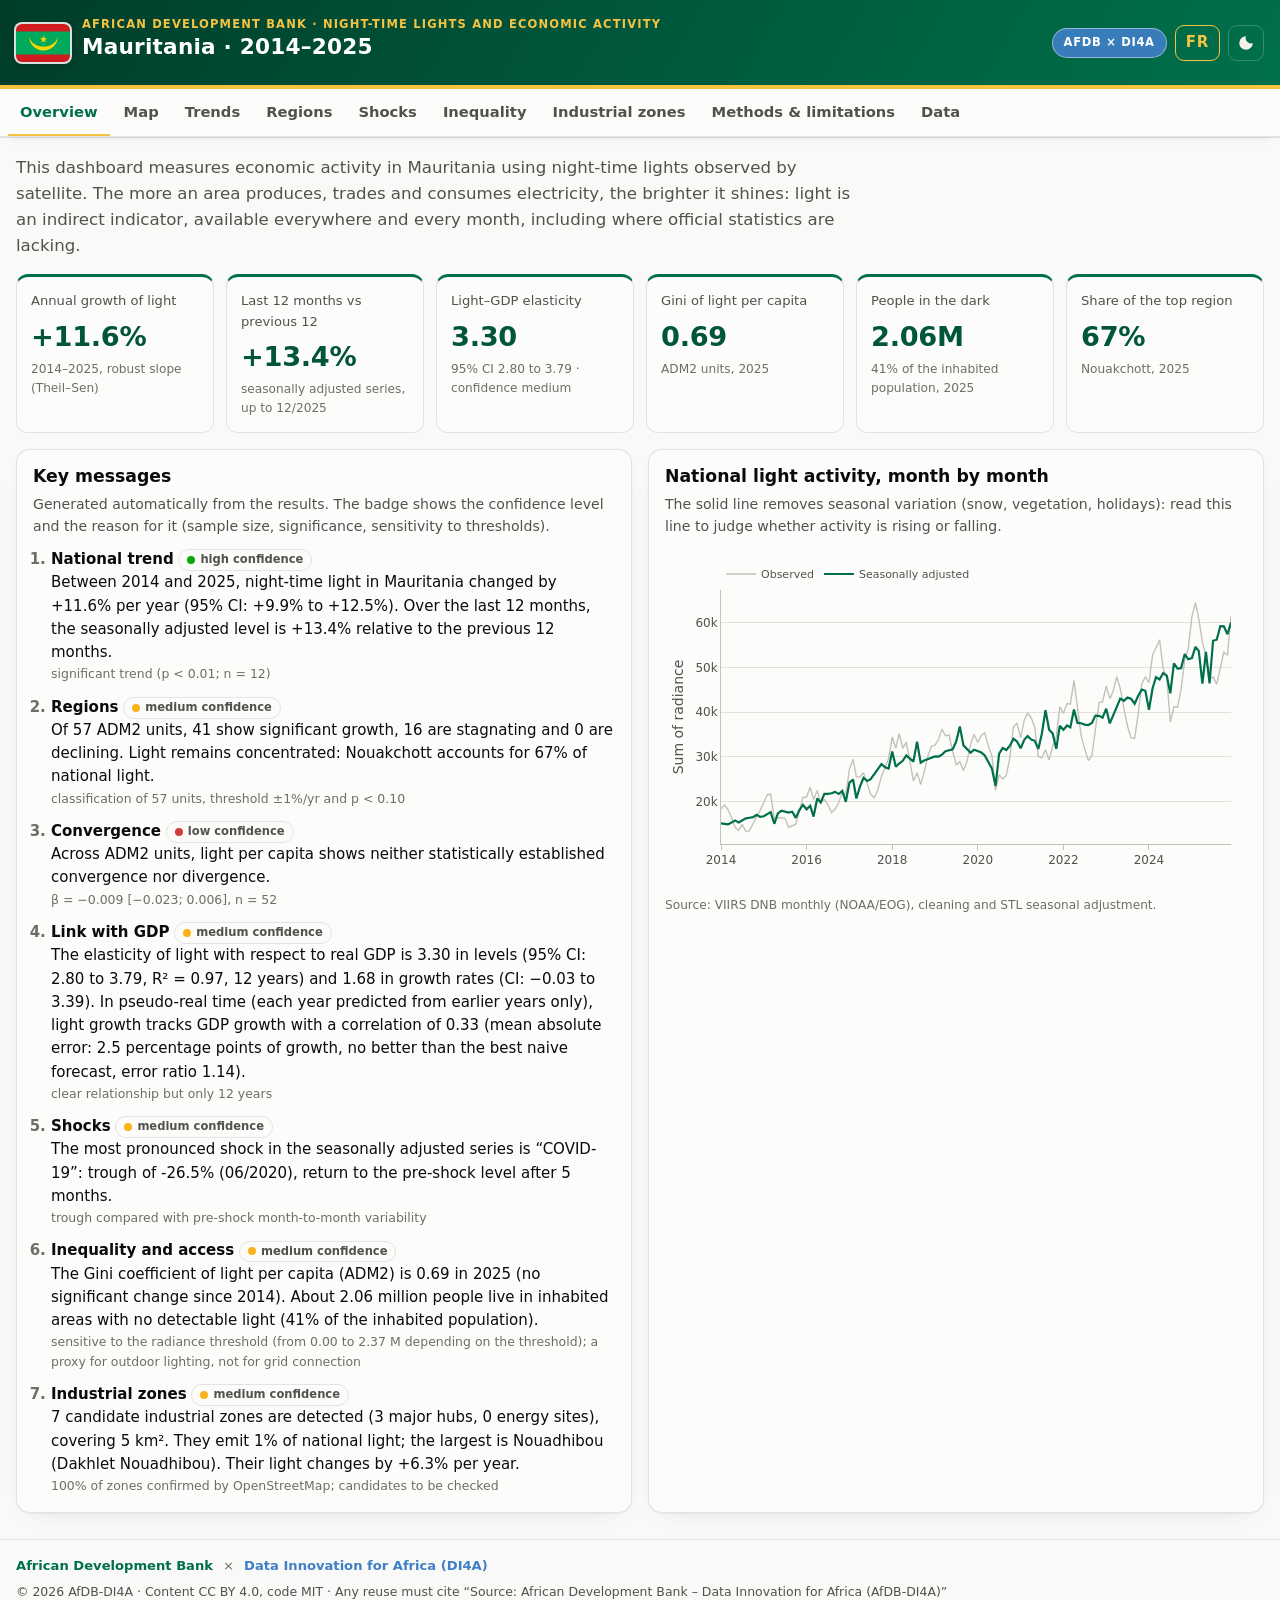
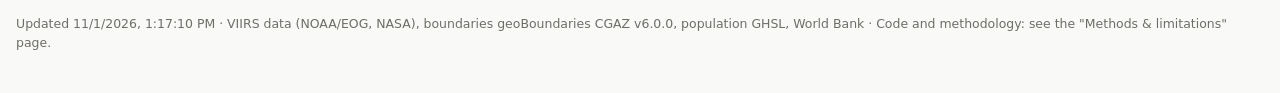
==== index.html @ c942315c "Update NTL dashboard — MRT 2014–2025 — run 2026-11-01 13:17 UTC" ====
<!DOCTYPE html>
<html lang="en">
<head>
<meta charset="utf-8">
<meta http-equiv="Cache-Control" content="no-cache">
<meta name="viewport" content="width=device-width, initial-scale=1, viewport-fit=cover">
<title>Night-Time Lights and Economic Activity</title>
<meta name="description" content="Dashboard: economic activity measured with night-time lights (VIIRS) at national and subnational levels.">
<link rel="icon" href="data:image/svg+xml,%3Csvg xmlns='http://www.w3.org/2000/svg' viewBox='0 0 32 32'%3E%3Crect width='32' height='32' rx='7' fill='%2300553A'/%3E%3Ccircle cx='11' cy='13' r='3' fill='%23f5c242'/%3E%3Ccircle cx='21' cy='19' r='2' fill='%23f5c242'/%3E%3Ccircle cx='19' cy='9' r='1.4' fill='%23fde7a6'/%3E%3C/svg%3E">
<link rel="stylesheet" href="assets/vendor/leaflet.css?v=20261101131710">
<link rel="stylesheet" href="assets/style.css?v=20261101131710">
<script>
  // apply the stored theme before first paint (no flash)
  try { const t = localStorage.getItem("ntl-theme"); if (t === "light" || t === "dark") document.documentElement.dataset.theme = t; } catch (e) {}
</script>
</head>
<body>
<a class="skip" href="#main">Skip to content</a>
<header class="topbar">
  <div class="brand">
    <img id="flag" class="flag" alt="Flag" hidden>
    <div>
      <div class="eyebrow">African Development Bank · Night-time lights and economic activity</div>
      <h1 id="country-title">Loading…</h1>
    </div>
  </div>
  <div class="controls">
    <span class="cobrand">AfDB × DI4A</span>
    <a id="lang-switch" class="lang-btn" href="#" title="Version française" hreflang="fr">FR</a>
    <label class="sr" for="country-select">Country</label>
    <select id="country-select" hidden></select>
    <button id="theme-toggle" class="icon-btn" type="button" aria-label="Toggle theme" title="Light / dark theme">
      <svg viewBox="0 0 24 24" width="18" height="18" aria-hidden="true"><path fill="currentColor" d="M12 3a9 9 0 1 0 9 9 7 7 0 0 1-9-9z"/></svg>
    </button>
  </div>
</header>
<div id="synthetic-banner" class="banner" hidden role="alert">
  ⚠️ <strong>Synthetic test data</strong>: this dashboard is only meant to check the processing pipeline.
  None of the figures shown are real statistics.
</div>
<nav class="tabs" aria-label="Pages">
  <a href="#overview" data-page="overview">Overview</a>
  <a href="#map" data-page="map">Map</a>
  <a href="#time" data-page="time">Trends</a>
  <a href="#regions" data-page="regions">Regions</a>
  <a href="#shocks" data-page="shocks">Shocks</a>
  <a href="#inequality" data-page="inequality">Inequality</a>
  <a href="#industry" data-page="industry">Industrial zones</a>
  <a href="#method" data-page="method">Methods &amp; limitations</a>
  <a href="#data" data-page="data">Data</a>
</nav>

<main id="main" class="wrap">
  <!-- ================================ OVERVIEW ================================ -->
  <section class="page" id="page-overview">
    <p class="lede" id="lede"></p>
    <div class="kpis" id="kpis"></div>
    <div class="grid two">
      <article class="card">
        <h2>Key messages</h2>
        <p class="help">Generated automatically from the results. The badge shows the confidence level
          and the reason for it (sample size, significance, sensitivity to thresholds).</p>
        <ol class="messages" id="messages"></ol>
      </article>
      <article class="card">
        <h2>National light activity, month by month</h2>
        <p class="help">The solid line removes seasonal variation (snow, vegetation, holidays): read this line
          to judge whether activity is rising or falling.</p>
        <div class="chart" id="ov-series"></div>
        <p class="source">Source: VIIRS DNB monthly (NOAA/EOG), cleaning and STL seasonal adjustment.</p>
      </article>
    </div>
  </section>

  <!-- ================================ MAP ================================ -->
  <section class="page" id="page-map" hidden>
    <div class="card map-card">
      <div class="map-toolbar" role="group" aria-label="Map options">
        <div class="seg" id="map-mode">
          <button type="button" data-mode="choro" class="on">Indicators</button>
          <button type="button" data-mode="ntl">Lights</button>
          <button type="button" data-mode="compare">Before / after</button>
          <button type="button" data-mode="dark">Areas in the dark</button>
        </div>
        <label class="ctl" data-for="choro">Level
          <select id="map-level"></select></label>
        <label class="ctl" data-for="choro">Indicator
          <select id="map-indicator"></select></label>
        <div class="ctl" data-for="ntl">
          <button type="button" id="map-play" class="play-btn" aria-label="Play the animation" title="Play the animation">▶</button>
          <label for="map-year">Year <span id="year-label" class="mono"></span></label>
          <input type="range" id="map-year" min="0" max="0" step="1" aria-label="Year"></div>
        <label class="ctl" data-for="compare">Left <select id="cmp-a"></select></label>
        <label class="ctl" data-for="compare">Right <select id="cmp-b"></select></label>
      </div>
      <div class="map-wrap">
        <div id="map" class="map" role="region" aria-label="Interactive map"></div>
        <div id="map-b" class="map map-b" hidden aria-hidden="true"></div>
        <div class="map-legend" id="map-legend"></div>
        <div class="map-fallback" id="map-fallback" hidden style="display:none"></div>
        <div class="map-year" id="map-year-badge" hidden></div>
        <div class="map-year b" id="map-year-badge-b" hidden></div>
      </div>
      <p class="help" id="map-help"></p>
      <p class="source" id="map-source"></p>
    </div>
  </section>

  <!-- ================================ TIME ================================ -->
  <section class="page" id="page-time" hidden>
    <article class="card">
      <h2>National series: observed, seasonally adjusted, trend</h2>
      <p class="help">Grey bands mark known events; purple lines, statistically detected structural breaks;
        orange dots, anomalous months (deviation of at least 5% after removing seasonality).</p>
      <div class="chart tall" id="t-series"></div>
      <p class="source">Source: VIIRS DNB monthly (VCMSLCFG); robust STL on log(SoL); breaks from piecewise-linear segmentation.</p>
    </article>
    <div class="grid two">
      <article class="card">
        <h2>Year-on-year growth (same month)</h2>
        <p class="help">Comparing a month with the same month of the previous year neutralises seasonality.</p>
        <div class="chart" id="t-yoy"></div>
        <p class="source">Source: VIIRS DNB monthly; own calculations.</p>
      </article>
      <article class="card">
        <h2>Regions (ADM1), seasonally adjusted series</h2>
        <p class="help">Index 100 = first-year average: this compares growth paths, not sizes.</p>
        <div class="chart" id="t-regions"></div>
        <p class="source">Source: VIIRS DNB monthly; STL by region.</p>
      </article>
    </div>
    <h2 class="section-title">Lights and GDP</h2>
    <div class="grid two">
      <article class="card">
        <h3>Relationship between log(lights) and log(real GDP)</h3>
        <p class="help">The slope β is the elasticity: on average, +1% GDP is associated with +β% light.</p>
        <div class="chart" id="g-scatter"></div>
        <div id="g-table"></div>
        <p class="source">Sources: VIIRS VNL V2 annual; World Bank (NY.GDP.MKTP.KD); OLS, HAC standard errors.</p>
      </article>
      <article class="card">
        <h3>GDP growth: official and estimated from lights</h3>
        <p class="help">Out-of-sample estimate: each year is predicted without using it. The last point,
          if any, estimates a year not yet covered by official statistics.</p>
        <div class="chart" id="g-track"></div>
        <p class="source">Sources: World Bank; VIIRS monthly aggregated by year; growth-rate model.</p>
      </article>
    </div>
  </section>

  <!-- ================================ REGIONS ================================ -->
  <section class="page" id="page-regions" hidden>
    <div class="toolbar">
      <div class="seg" id="reg-level"></div>
      <input type="search" id="reg-search" placeholder="Search for a unit…" aria-label="Search for a unit">
    </div>
    <div class="grid two">
      <article class="card">
        <h2>Who is growing, stagnating or declining?</h2>
        <p class="help">Robust annual growth (Theil–Sen slope) with its 95% interval. "Growth" and
          "Decline" require a statistically significant trend of at least ±1%/year.</p>
        <div class="chart tall" id="r-rank"></div>
        <p class="source">Source: VIIRS VNL V2 annual, gas flares masked.</p>
      </article>
      <article class="card">
        <h2>Where is activity concentrated?</h2>
        <p class="help">Share of national light emitted by the brightest unit and by the brightest 10% of units.</p>
        <div class="chart" id="r-conc"></div>
        <h3>Convergence</h3>
        <p class="help">Each point is a unit: growth of light per capita against its initial level.
          A negative slope means the least-lit units are catching up.</p>
        <div class="chart" id="r-beta"></div>
        <p class="source">Source: VIIRS VNL V2; population GHSL/WorldPop.</p>
      </article>
    </div>
    <article class="card flush">
      <div class="table-wrap"><table id="r-table" class="data"></table></div>
    </article>
  </section>

  <!-- ================================ SHOCKS ================================ -->
  <section class="page" id="page-shocks" hidden>
    <article class="card">
      <h2>Shocks: depth and recovery time</h2>
      <p class="help">Trough = maximum deviation of the seasonally adjusted level from its average over the 12 months before the event.
        Recovery = first month in which that level is regained.</p>
      <div id="s-table"></div>
    </article>
    <div class="grid two">
      <article class="card">
        <h2>Daily data (Black Marble)</h2>
        <label class="ctl">Window <select id="s-window"></select></label>
        <div class="chart" id="s-daily"></div>
        <p class="source">Source: NASA Black Marble VNP46A2, high-quality pixels free of cloud and snow.</p>
      </article>
      <article class="card">
        <h2>Impact by region</h2>
        <label class="ctl">Event <select id="s-event"></select></label>
        <div class="chart" id="s-regional"></div>
        <p class="source">Source: VIIRS DNB monthly, seasonally adjusted by region.</p>
      </article>
    </div>
    <article class="card">
      <h2>Detected structural breaks</h2>
      <p class="help">A break with no known event within ±6 months warrants investigation: sensor change, outage,
        unrecorded local event.</p>
      <div id="s-breaks"></div>
    </article>
  </section>

  <!-- ================================ INEQUALITY ================================ -->
  <section class="page" id="page-inequality" hidden>
    <div class="grid two">
      <article class="card">
        <h2>Lorenz curve of light</h2>
        <p class="help">The further the curve lies from the diagonal, the more light (and the activity it reflects) is
          concentrated in a small share of the population.</p>
        <div class="chart" id="i-lorenz"></div>
        <p class="source">Source: VIIRS VNL V2; population GHSL/WorldPop; light per capita of units.</p>
      </article>
      <article class="card">
        <h2>Gini and Theil over time</h2>
        <p class="help">The Theil index decomposes into inequality <em>between</em> regions and <em>within</em> regions.</p>
        <div class="chart" id="i-gini"></div>
        <div class="chart short" id="i-theil"></div>
        <p class="source">Source: calculations on VIIRS VNL V2 and population.</p>
      </article>
    </div>
    <h2 class="section-title">Populations "in the dark"</h2>
    <div class="grid two">
      <article class="card">
        <h3>People living in areas with no detectable light</h3>
        <p class="help">The shaded band shows the range obtained with different radiance thresholds: it is the
          uncertainty margin of the indicator.</p>
        <div class="chart" id="i-dark"></div>
        <p class="source">Sources: VIIRS VNL V2; GHSL/WorldPop; World Bank (EG.ELC.ACCS.ZS).</p>
      </article>
      <article class="card">
        <h3>Where are they?</h3>
        <div class="chart tall" id="i-dark-units"></div>
        <p class="source">Source: VIIRS VNL V2; GHSL/WorldPop.</p>
      </article>
    </div>
    <article class="card">
      <h3>Urban / rural gap</h3>
      <p class="help">Light per capita in urban areas divided by that in rural areas (GHSL degree of urbanisation).</p>
      <div class="chart short" id="i-urban"></div>
    </article>
  </section>

  <!-- ================================ METHOD ================================ -->
  <section class="page prose" id="page-method" hidden>
    <article class="card"><div id="method"></div></article>
  </section>

  <!-- ================================ INDUSTRY ================================ -->
  <section class="page" id="page-industry" hidden>
    <p class="lede" id="ind-lede"></p>
    <div class="kpis" id="ind-kpis"></div>
    <div class="card map-card ind-card">
      <div class="map-toolbar" role="group" aria-label="Zone filters">
        <div class="seg" id="ind-filter">
          <button type="button" data-c="all" class="on">All</button>
          <button type="button" data-c="major">Major hubs</button>
          <button type="button" data-c="zone">Industrial / logistics zones</button>
          <button type="button" data-c="energy">Energy / extraction</button>
        </div>
        <label class="ctl"><input type="checkbox" id="ind-ntl" checked> Night lights in the background</label>
        <label class="ctl"><input type="checkbox" id="ind-poly" checked> Zone outlines</label>
      </div>
      <div class="map-wrap ind-wrap">
        <div id="imap" class="map" role="region" aria-label="Map of industrial zones"></div>
        <div class="map-legend" id="ind-legend"></div>
      </div>
      <p class="help">Each circle is a candidate zone; its area is proportional to the light it emits. Hover to identify it,
        click for its profile (light trend, non-residential buildings, NO₂, OpenStreetMap validation).</p>
      <p class="source">Sources: VIIRS VNL V2 (NOAA/EOG), GHSL BUILT-S R2023A (non-residential built-up) and GHS-POP (JRC),
        Sentinel-5P TROPOMI NO₂ (ESA/Copernicus), OpenStreetMap (validation); computed on Google Earth Engine.</p>
    </div>
    <div class="grid two">
      <article class="card">
        <h2>The 15 zones emitting the most light</h2>
        <p class="help">Share of national light emitted by each zone (latest year), colour = zone type.</p>
        <div class="chart tall" id="ind-top"></div>
      </article>
      <article class="card">
        <h2>Industrial signature of the zones</h2>
        <p class="help">The further right (mostly non-residential buildings) and the higher (much light per resident), the
          more industrial the profile. Size = light emitted.</p>
        <div class="chart tall" id="ind-scatter"></div>
      </article>
    </div>
    <article class="card">
      <h2>All detected zones</h2>
      <p class="help">Click a row to centre the map on the zone. Sortable columns.</p>
      <div class="table-wrap ind-table-wrap"><table class="data" id="ind-table"></table></div>
    </article>
    <article class="card prose">
      <h2>Method, validation and limitations</h2>
      <div id="ind-method"></div>
    </article>
  </section>

  <!-- ================================ DATA ================================ -->
  <section class="page" id="page-data" hidden>
    <article class="card">
      <h2>Download the data</h2>
      <p class="help">All tables shown can be downloaded. Licences: VIIRS and Black Marble (public domain,
        attribution requested), geoBoundaries and WorldPop (CC BY 4.0), GHSL (CC BY 4.0), World Bank (CC BY 4.0).</p>
      <p class="lic-note"><b>© 2026 AfDB-DI4A — CC BY 4.0.</b> Any reuse of these tables, maps or figures must cite: <b>“Source: African Development Bank – Data Innovation for Africa (AfDB-DI4A)”</b>. Full terms in <code>LICENSE.txt</code>.</p>
      <ul class="downloads" id="downloads"></ul>
    </article>
  </section>
</main>
<footer class="foot wrap">
  <div class="foot-brand">
    <span class="fb-afdb">African Development Bank</span>
    <span class="fb-x">×</span>
    <span class="fb-di4a">Data Innovation for Africa (DI4A)</span>
    <span class="fb-lic">© 2026 AfDB-DI4A · Content CC BY 4.0, code MIT · Any reuse must cite “Source: African Development Bank – Data Innovation for Africa (AfDB-DI4A)”</span>
  </div>
  <p id="foot"></p>
</footer>

<script src="assets/vendor/leaflet.js?v=20261101131710"></script>
<script>window.L || document.write('<link rel="stylesheet" href="https://unpkg.com/leaflet@1.9.4/dist/leaflet.css"><script src="https://unpkg.com/leaflet@1.9.4/dist/leaflet.js"><\/script>')</script>
<script src="assets/vendor/plotly.min.js?v=20261101131710" charset="utf-8"></script>
<script>window.Plotly || document.write('<script src="https://cdn.jsdelivr.net/npm/plotly.js-dist-min@2.35.2/plotly.min.js" charset="utf-8"><\/script>')</script>
<script src="assets/app.js?v=20261101131710"></script>
</body>
</html>
---- assets/vendor/leaflet.css ----
/* required styles */

.leaflet-pane,
.leaflet-tile,
.leaflet-marker-icon,
.leaflet-marker-shadow,
.leaflet-tile-container,
.leaflet-pane > svg,
.leaflet-pane > canvas,
.leaflet-zoom-box,
.leaflet-image-layer,
.leaflet-layer {
	position: absolute;
	left: 0;
	top: 0;
	}
.leaflet-container {
	overflow: hidden;
	}
.leaflet-tile,
.leaflet-marker-icon,
.leaflet-marker-shadow {
	-webkit-user-select: none;
	   -moz-user-select: none;
	        user-select: none;
	  -webkit-user-drag: none;
	}
/* Prevents IE11 from highlighting tiles in blue */
.leaflet-tile::selection {
	background: transparent;
}
/* Safari renders non-retina tile on retina better with this, but Chrome is worse */
.leaflet-safari .leaflet-tile {
	image-rendering: -webkit-optimize-contrast;
	}
/* hack that prevents hw layers "stretching" when loading new tiles */
.leaflet-safari .leaflet-tile-container {
	width: 1600px;
	height: 1600px;
	-webkit-transform-origin: 0 0;
	}
.leaflet-marker-icon,
.leaflet-marker-shadow {
	display: block;
	}
/* .leaflet-container svg: reset svg max-width decleration shipped in Joomla! (joomla.org) 3.x */
/* .leaflet-container img: map is broken in FF if you have max-width: 100% on tiles */
.leaflet-container .leaflet-overlay-pane svg {
	max-width: none !important;
	max-height: none !important;
	}
.leaflet-container .leaflet-marker-pane img,
.leaflet-container .leaflet-shadow-pane img,
.leaflet-container .leaflet-tile-pane img,
.leaflet-container img.leaflet-image-layer,
.leaflet-container .leaflet-tile {
	max-width: none !important;
	max-height: none !important;
	width: auto;
	padding: 0;
	}

.leaflet-container img.leaflet-tile {
	/* See: https://bugs.chromium.org/p/chromium/issues/detail?id=600120 */
	mix-blend-mode: plus-lighter;
}

.leaflet-container.leaflet-touch-zoom {
	-ms-touch-action: pan-x pan-y;
	touch-action: pan-x pan-y;
	}
.leaflet-container.leaflet-touch-drag {
	-ms-touch-action: pinch-zoom;
	/* Fallback for FF which doesn't support pinch-zoom */
	touch-action: none;
	touch-action: pinch-zoom;
}
.leaflet-container.leaflet-touch-drag.leaflet-touch-zoom {
	-ms-touch-action: none;
	touch-action: none;
}
.leaflet-container {
	-webkit-tap-highlight-color: transparent;
}
.leaflet-container a {
	-webkit-tap-highlight-color: rgba(51, 181, 229, 0.4);
}
.leaflet-tile {
	filter: inherit;
	visibility: hidden;
	}
.leaflet-tile-loaded {
	visibility: inherit;
	}
.leaflet-zoom-box {
	width: 0;
	height: 0;
	-moz-box-sizing: border-box;
	     box-sizing: border-box;
	z-index: 800;
	}
/* workaround for https://bugzilla.mozilla.org/show_bug.cgi?id=888319 */
.leaflet-overlay-pane svg {
	-moz-user-select: none;
	}

.leaflet-pane         { z-index: 400; }

.leaflet-tile-pane    { z-index: 200; }
.leaflet-overlay-pane { z-index: 400; }
.leaflet-shadow-pane  { z-index: 500; }
.leaflet-marker-pane  { z-index: 600; }
.leaflet-tooltip-pane   { z-index: 650; }
.leaflet-popup-pane   { z-index: 700; }

.leaflet-map-pane canvas { z-index: 100; }
.leaflet-map-pane svg    { z-index: 200; }

.leaflet-vml-shape {
	width: 1px;
	height: 1px;
	}
.lvml {
	behavior: url(#default#VML);
	display: inline-block;
	position: absolute;
	}


/* control positioning */

.leaflet-control {
	position: relative;
	z-index: 800;
	pointer-events: visiblePainted; /* IE 9-10 doesn't have auto */
	pointer-events: auto;
	}
.leaflet-top,
.leaflet-bottom {
	position: absolute;
	z-index: 1000;
	pointer-events: none;
	}
.leaflet-top {
	top: 0;
	}
.leaflet-right {
	right: 0;
	}
.leaflet-bottom {
	bottom: 0;
	}
.leaflet-left {
	left: 0;
	}
.leaflet-control {
	float: left;
	clear: both;
	}
.leaflet-right .leaflet-control {
	float: right;
	}
.leaflet-top .leaflet-control {
	margin-top: 10px;
	}
.leaflet-bottom .leaflet-control {
	margin-bottom: 10px;
	}
.leaflet-left .leaflet-control {
	margin-left: 10px;
	}
.leaflet-right .leaflet-control {
	margin-right: 10px;
	}


/* zoom and fade animations */

.leaflet-fade-anim .leaflet-popup {
	opacity: 0;
	-webkit-transition: opacity 0.2s linear;
	   -moz-transition: opacity 0.2s linear;
	        transition: opacity 0.2s linear;
	}
.leaflet-fade-anim .leaflet-map-pane .leaflet-popup {
	opacity: 1;
	}
.leaflet-zoom-animated {
	-webkit-transform-origin: 0 0;
	    -ms-transform-origin: 0 0;
	        transform-origin: 0 0;
	}
svg.leaflet-zoom-animated {
	will-change: transform;
}

.leaflet-zoom-anim .leaflet-zoom-animated {
	-webkit-transition: -webkit-transform 0.25s cubic-bezier(0,0,0.25,1);
	   -moz-transition:    -moz-transform 0.25s cubic-bezier(0,0,0.25,1);
	        transition:         transform 0.25s cubic-bezier(0,0,0.25,1);
	}
.leaflet-zoom-anim .leaflet-tile,
.leaflet-pan-anim .leaflet-tile {
	-webkit-transition: none;
	   -moz-transition: none;
	        transition: none;
	}

.leaflet-zoom-anim .leaflet-zoom-hide {
	visibility: hidden;
	}


/* cursors */

.leaflet-interactive {
	cursor: pointer;
	}
.leaflet-grab {
	cursor: -webkit-grab;
	cursor:    -moz-grab;
	cursor:         grab;
	}
.leaflet-crosshair,
.leaflet-crosshair .leaflet-interactive {
	cursor: crosshair;
	}
.leaflet-popup-pane,
.leaflet-control {
	cursor: auto;
	}
.leaflet-dragging .leaflet-grab,
.leaflet-dragging .leaflet-grab .leaflet-interactive,
.leaflet-dragging .leaflet-marker-draggable {
	cursor: move;
	cursor: -webkit-grabbing;
	cursor:    -moz-grabbing;
	cursor:         grabbing;
	}

/* marker & overlays interactivity */
.leaflet-marker-icon,
.leaflet-marker-shadow,
.leaflet-image-layer,
.leaflet-pane > svg path,
.leaflet-tile-container {
	pointer-events: none;
	}

.leaflet-marker-icon.leaflet-interactive,
.leaflet-image-layer.leaflet-interactive,
.leaflet-pane > svg path.leaflet-interactive,
svg.leaflet-image-layer.leaflet-interactive path {
	pointer-events: visiblePainted; /* IE 9-10 doesn't have auto */
	pointer-events: auto;
	}

/* visual tweaks */

.leaflet-container {
	background: #ddd;
	outline-offset: 1px;
	}
.leaflet-container a {
	color: #0078A8;
	}
.leaflet-zoom-box {
	border: 2px dotted #38f;
	background: rgba(255,255,255,0.5);
	}


/* general typography */
.leaflet-container {
	font-family: "Helvetica Neue", Arial, Helvetica, sans-serif;
	font-size: 12px;
	font-size: 0.75rem;
	line-height: 1.5;
	}


/* general toolbar styles */

.leaflet-bar {
	box-shadow: 0 1px 5px rgba(0,0,0,0.65);
	border-radius: 4px;
	}
.leaflet-bar a {
	background-color: #fff;
	border-bottom: 1px solid #ccc;
	width: 26px;
	height: 26px;
	line-height: 26px;
	display: block;
	text-align: center;
	text-decoration: none;
	color: black;
	}
.leaflet-bar a,
.leaflet-control-layers-toggle {
	background-position: 50% 50%;
	background-repeat: no-repeat;
	display: block;
	}
.leaflet-bar a:hover,
.leaflet-bar a:focus {
	background-color: #f4f4f4;
	}
.leaflet-bar a:first-child {
	border-top-left-radius: 4px;
	border-top-right-radius: 4px;
	}
.leaflet-bar a:last-child {
	border-bottom-left-radius: 4px;
	border-bottom-right-radius: 4px;
	border-bottom: none;
	}
.leaflet-bar a.leaflet-disabled {
	cursor: default;
	background-color: #f4f4f4;
	color: #bbb;
	}

.leaflet-touch .leaflet-bar a {
	width: 30px;
	height: 30px;
	line-height: 30px;
	}
.leaflet-touch .leaflet-bar a:first-child {
	border-top-left-radius: 2px;
	border-top-right-radius: 2px;
	}
.leaflet-touch .leaflet-bar a:last-child {
	border-bottom-left-radius: 2px;
	border-bottom-right-radius: 2px;
	}

/* zoom control */

.leaflet-control-zoom-in,
.leaflet-control-zoom-out {
	font: bold 18px 'Lucida Console', Monaco, monospace;
	text-indent: 1px;
	}

.leaflet-touch .leaflet-control-zoom-in, .leaflet-touch .leaflet-control-zoom-out  {
	font-size: 22px;
	}


/* layers control */

.leaflet-control-layers {
	box-shadow: 0 1px 5px rgba(0,0,0,0.4);
	background: #fff;
	border-radius: 5px;
	}
.leaflet-control-layers-toggle {
	background-image: url(images/layers.png);
	width: 36px;
	height: 36px;
	}
.leaflet-retina .leaflet-control-layers-toggle {
	background-image: url(images/layers-2x.png);
	background-size: 26px 26px;
	}
.leaflet-touch .leaflet-control-layers-toggle {
	width: 44px;
	height: 44px;
	}
.leaflet-control-layers .leaflet-control-layers-list,
.leaflet-control-layers-expanded .leaflet-control-layers-toggle {
	display: none;
	}
.leaflet-control-layers-expanded .leaflet-control-layers-list {
	display: block;
	position: relative;
	}
.leaflet-control-layers-expanded {
	padding: 6px 10px 6px 6px;
	color: #333;
	background: #fff;
	}
.leaflet-control-layers-scrollbar {
	overflow-y: scroll;
	overflow-x: hidden;
	padding-right: 5px;
	}
.leaflet-control-layers-selector {
	margin-top: 2px;
	position: relative;
	top: 1px;
	}
.leaflet-control-layers label {
	display: block;
	font-size: 13px;
	font-size: 1.08333em;
	}
.leaflet-control-layers-separator {
	height: 0;
	border-top: 1px solid #ddd;
	margin: 5px -10px 5px -6px;
	}

/* Default icon URLs */
.leaflet-default-icon-path { /* used only in path-guessing heuristic, see L.Icon.Default */
	background-image: url(images/marker-icon.png);
	}


/* attribution and scale controls */

.leaflet-container .leaflet-control-attribution {
	background: #fff;
	background: rgba(255, 255, 255, 0.8);
	margin: 0;
	}
.leaflet-control-attribution,
.leaflet-control-scale-line {
	padding: 0 5px;
	color: #333;
	line-height: 1.4;
	}
.leaflet-control-attribution a {
	text-decoration: none;
	}
.leaflet-control-attribution a:hover,
.leaflet-control-attribution a:focus {
	text-decoration: underline;
	}
.leaflet-attribution-flag {
	display: inline !important;
	vertical-align: baseline !important;
	width: 1em;
	height: 0.6669em;
	}
.leaflet-left .leaflet-control-scale {
	margin-left: 5px;
	}
.leaflet-bottom .leaflet-control-scale {
	margin-bottom: 5px;
	}
.leaflet-control-scale-line {
	border: 2px solid #777;
	border-top: none;
	line-height: 1.1;
	padding: 2px 5px 1px;
	white-space: nowrap;
	-moz-box-sizing: border-box;
	     box-sizing: border-box;
	background: rgba(255, 255, 255, 0.8);
	text-shadow: 1px 1px #fff;
	}
.leaflet-control-scale-line:not(:first-child) {
	border-top: 2px solid #777;
	border-bottom: none;
	margin-top: -2px;
	}
.leaflet-control-scale-line:not(:first-child):not(:last-child) {
	border-bottom: 2px solid #777;
	}

.leaflet-touch .leaflet-control-attribution,
.leaflet-touch .leaflet-control-layers,
.leaflet-touch .leaflet-bar {
	box-shadow: none;
	}
.leaflet-touch .leaflet-control-layers,
.leaflet-touch .leaflet-bar {
	border: 2px solid rgba(0,0,0,0.2);
	background-clip: padding-box;
	}


/* popup */

.leaflet-popup {
	position: absolute;
	text-align: center;
	margin-bottom: 20px;
	}
.leaflet-popup-content-wrapper {
	padding: 1px;
	text-align: left;
	border-radius: 12px;
	}
.leaflet-popup-content {
	margin: 13px 24px 13px 20px;
	line-height: 1.3;
	font-size: 13px;
	font-size: 1.08333em;
	min-height: 1px;
	}
.leaflet-popup-content p {
	margin: 17px 0;
	margin: 1.3em 0;
	}
.leaflet-popup-tip-container {
	width: 40px;
	height: 20px;
	position: absolute;
	left: 50%;
	margin-top: -1px;
	margin-left: -20px;
	overflow: hidden;
	pointer-events: none;
	}
.leaflet-popup-tip {
	width: 17px;
	height: 17px;
	padding: 1px;

	margin: -10px auto 0;
	pointer-events: auto;

	-webkit-transform: rotate(45deg);
	   -moz-transform: rotate(45deg);
	    -ms-transform: rotate(45deg);
	        transform: rotate(45deg);
	}
.leaflet-popup-content-wrapper,
.leaflet-popup-tip {
	background: white;
	color: #333;
	box-shadow: 0 3px 14px rgba(0,0,0,0.4);
	}
.leaflet-container a.leaflet-popup-close-button {
	position: absolute;
	top: 0;
	right: 0;
	border: none;
	text-align: center;
	width: 24px;
	height: 24px;
	font: 16px/24px Tahoma, Verdana, sans-serif;
	color: #757575;
	text-decoration: none;
	background: transparent;
	}
.leaflet-container a.leaflet-popup-close-button:hover,
.leaflet-container a.leaflet-popup-close-button:focus {
	color: #585858;
	}
.leaflet-popup-scrolled {
	overflow: auto;
	}

.leaflet-oldie .leaflet-popup-content-wrapper {
	-ms-zoom: 1;
	}
.leaflet-oldie .leaflet-popup-tip {
	width: 24px;
	margin: 0 auto;

	-ms-filter: "progid:DXImageTransform.Microsoft.Matrix(M11=0.70710678, M12=0.70710678, M21=-0.70710678, M22=0.70710678)";
	filter: progid:DXImageTransform.Microsoft.Matrix(M11=0.70710678, M12=0.70710678, M21=-0.70710678, M22=0.70710678);
	}

.leaflet-oldie .leaflet-control-zoom,
.leaflet-oldie .leaflet-control-layers,
.leaflet-oldie .leaflet-popup-content-wrapper,
.leaflet-oldie .leaflet-popup-tip {
	border: 1px solid #999;
	}


/* div icon */

.leaflet-div-icon {
	background: #fff;
	border: 1px solid #666;
	}


/* Tooltip */
/* Base styles for the element that has a tooltip */
.leaflet-tooltip {
	position: absolute;
	padding: 6px;
	background-color: #fff;
	border: 1px solid #fff;
	border-radius: 3px;
	color: #222;
	white-space: nowrap;
	-webkit-user-select: none;
	-moz-user-select: none;
	-ms-user-select: none;
	user-select: none;
	pointer-events: none;
	box-shadow: 0 1px 3px rgba(0,0,0,0.4);
	}
.leaflet-tooltip.leaflet-interactive {
	cursor: pointer;
	pointer-events: auto;
	}
.leaflet-tooltip-top:before,
.leaflet-tooltip-bottom:before,
.leaflet-tooltip-left:before,
.leaflet-tooltip-right:before {
	position: absolute;
	pointer-events: none;
	border: 6px solid transparent;
	background: transparent;
	content: "";
	}

/* Directions */

.leaflet-tooltip-bottom {
	margin-top: 6px;
}
.leaflet-tooltip-top {
	margin-top: -6px;
}
.leaflet-tooltip-bottom:before,
.leaflet-tooltip-top:before {
	left: 50%;
	margin-left: -6px;
	}
.leaflet-tooltip-top:before {
	bottom: 0;
	margin-bottom: -12px;
	border-top-color: #fff;
	}
.leaflet-tooltip-bottom:before {
	top: 0;
	margin-top: -12px;
	margin-left: -6px;
	border-bottom-color: #fff;
	}
.leaflet-tooltip-left {
	margin-left: -6px;
}
.leaflet-tooltip-right {
	margin-left: 6px;
}
.leaflet-tooltip-left:before,
.leaflet-tooltip-right:before {
	top: 50%;
	margin-top: -6px;
	}
.leaflet-tooltip-left:before {
	right: 0;
	margin-right: -12px;
	border-left-color: #fff;
	}
.leaflet-tooltip-right:before {
	left: 0;
	margin-left: -12px;
	border-right-color: #fff;
	}

/* Printing */

@media print {
	/* Prevent printers from removing background-images of controls. */
	.leaflet-control {
		-webkit-print-color-adjust: exact;
		print-color-adjust: exact;
		}
	}
---- assets/style.css ----
/* Night-time lights dashboard — light & dark themes, responsive. */
:root {
  color-scheme: light;
  --page: #f9f9f7; --surface: #fcfcfb; --surface-2: #f2f1ed;
  --ink: #0b0b0b; --ink-2: #52514e; --muted: #6f6d68; --grid: #e1e0d9; --axis: #c3c2b7;
  --border: rgba(11, 11, 11, .10);
  --accent: #b47a00; --night: #0d1b2a; --gold: #f5c242;
  --s1: #2a78d6; --s2: #eb6834; --s3: #1baf7a; --s4: #eda100; --s5: #e87ba4; --s6: #008300; --s7: #6250d6; --s8: #e34948;
  --grow: #2a78d6; --flat: #a9a8a2; --decline: #e34948;
  --good: #0ca30c; --warn: #fab219; --crit: #d03b3b;
  --radius: 12px;
  --font: system-ui, -apple-system, "Segoe UI", Roboto, sans-serif;
}
@media (prefers-color-scheme: dark) {
  :root:where(:not([data-theme="light"])) {
    color-scheme: dark;
    --page: #0d0d0d; --surface: #1a1a19; --surface-2: #232321;
    --ink: #f0efec; --ink-2: #c3c2b7; --muted: #9a988f; --grid: #2c2c2a; --axis: #383835;
    --border: rgba(255, 255, 255, .10); --accent: #f5c242;
    --s1: #3987e5; --s2: #d95926; --s3: #199e70; --s4: #c98500; --s5: #d55181; --s6: #008300; --s7: #9085e9; --s8: #e66767;
    --grow: #3987e5; --flat: #77766f; --decline: #e66767;
  }
}
:root[data-theme="dark"] {
  color-scheme: dark;
  --page: #0d0d0d; --surface: #1a1a19; --surface-2: #232321;
  --ink: #f0efec; --ink-2: #c3c2b7; --muted: #9a988f; --grid: #2c2c2a; --axis: #383835;
  --border: rgba(255, 255, 255, .10); --accent: #f5c242;
  --s1: #3987e5; --s2: #d95926; --s3: #199e70; --s4: #c98500; --s5: #d55181; --s6: #008300; --s7: #9085e9; --s8: #e66767;
  --grow: #3987e5; --flat: #77766f; --decline: #e66767;
}

* { box-sizing: border-box; }
[hidden] { display: none !important; }
html { -webkit-text-size-adjust: 100%; }
body { margin: 0; background: var(--page); color: var(--ink); font: 15px/1.55 var(--font); }
h1, h2, h3 { line-height: 1.25; margin: 0 0 .4em; }
h1 { font-size: 1.35rem; }
h2 { font-size: 1.08rem; }
h3 { font-size: .98rem; }
a { color: var(--s1); }
.sr, .skip:not(:focus) { position: absolute; width: 1px; height: 1px; overflow: hidden; clip: rect(0 0 0 0); }
.skip:focus { position: fixed; top: 8px; left: 8px; z-index: 100; background: var(--surface); padding: 8px 12px; }
.mono { font-variant-numeric: tabular-nums; }

/* ---- header ---------------------------------------------------------------------------- */
.topbar { display: flex; align-items: center; justify-content: space-between; gap: 12px; padding: 14px 16px;
  padding-top: max(14px, env(safe-area-inset-top)); background: var(--night); color: #f4f1e8; }
.brand { display: flex; align-items: center; gap: 12px; min-width: 0; }
.brand > div { min-width: 0; }
.brand h1 { color: #fff; white-space: nowrap; overflow: hidden; text-overflow: ellipsis; }
.logo { flex: none; width: 36px; height: 36px; border-radius: 9px; background:
  radial-gradient(circle at 34% 40%, var(--gold) 0 4px, transparent 5px),
  radial-gradient(circle at 66% 62%, var(--gold) 0 3px, transparent 4px),
  radial-gradient(circle at 60% 26%, #fde7a6 0 2px, transparent 3px), #13263b; }
.eyebrow { font-size: .72rem; letter-spacing: .08em; text-transform: uppercase; color: #c9b98a; }
.controls { display: flex; gap: 8px; align-items: center; }
.controls select { background: #13263b; color: #fff; border: 1px solid rgba(255,255,255,.2); border-radius: 8px; padding: 6px 8px; }
.icon-btn { display: grid; place-items: center; width: 36px; height: 36px; border-radius: 9px; border: 1px solid rgba(255,255,255,.2);
  background: transparent; color: #f4f1e8; cursor: pointer; }
.icon-btn:hover { background: rgba(255,255,255,.08); }
.banner { background: #fff4d6; color: #5b4300; border-bottom: 1px solid #f0d58a; padding: 10px 16px; font-size: .9rem; }
@media (prefers-color-scheme: dark) { :root:where(:not([data-theme="light"])) .banner { background: #3a2f12; color: #f8e3a6; border-color: #5b4a1b; } }
:root[data-theme="dark"] .banner { background: #3a2f12; color: #f8e3a6; border-color: #5b4a1b; }

/* ---- tabs ------------------------------------------------------------------------------ */
.tabs { position: sticky; top: 0; z-index: 20; display: flex; gap: 2px; overflow-x: auto; scrollbar-width: none;
  background: var(--surface); border-bottom: 1px solid var(--border); padding: 0 8px; }
.tabs::-webkit-scrollbar { display: none; }
.tabs a { flex: none; padding: 12px 12px 10px; color: var(--ink-2); text-decoration: none; font-weight: 550;
  font-size: .92rem; border-bottom: 2px solid transparent; }
.tabs a:hover { color: var(--ink); }
.tabs a[aria-current="page"] { color: var(--ink); border-bottom-color: var(--accent); }

/* ---- layout ---------------------------------------------------------------------------- */
.wrap { max-width: 1240px; margin: 0 auto; padding: 18px 16px 8px; }
.page { display: grid; gap: 16px; }
.grid { display: grid; gap: 16px; }
.grid.two { grid-template-columns: repeat(auto-fit, minmax(min(100%, 460px), 1fr)); }
.card { background: var(--surface); border: 1px solid var(--border); border-radius: var(--radius); padding: 16px; min-width: 0; }
.card.flush { padding: 0; overflow: hidden; }
.section-title { margin: 10px 0 -4px; font-size: 1.15rem; }
.lede { font-size: 1.02rem; color: var(--ink-2); margin: 0; max-width: 80ch; }
.help { color: var(--ink-2); font-size: .88rem; margin: 0 0 10px; max-width: 75ch; }
.source { color: var(--muted); font-size: .76rem; margin: 8px 0 0; }
.chart { width: 100%; height: 340px; }
.chart.tall { height: 480px; }
.chart.short { height: 240px; }
.toolbar { display: flex; flex-wrap: wrap; gap: 10px; align-items: center; }
.toolbar input[type="search"] { flex: 1 1 220px; max-width: 360px; }
input[type="search"], select { font: inherit; color: var(--ink); background: var(--surface); border: 1px solid var(--border);
  border-radius: 8px; padding: 7px 10px; }
.ctl { display: inline-flex; align-items: center; gap: 6px; font-size: .86rem; color: var(--ink-2); margin: 0 0 8px; }
.seg { display: inline-flex; border: 1px solid var(--border); border-radius: 9px; overflow: hidden; background: var(--surface); }
.seg button { font: inherit; font-size: .86rem; border: 0; background: transparent; color: var(--ink-2); padding: 7px 12px; cursor: pointer; }
.seg button + button { border-left: 1px solid var(--border); }
.seg button.on { background: var(--ink); color: var(--surface); }

/* ---- KPIs & messages -------------------------------------------------------------------- */
.kpis { display: grid; gap: 12px; grid-template-columns: repeat(auto-fit, minmax(min(100%, 180px), 1fr)); }
.kpi { background: var(--surface); border: 1px solid var(--border); border-radius: var(--radius); padding: 14px; }
.kpi .label { color: var(--ink-2); font-size: .82rem; }
.kpi .value { font-size: 1.7rem; font-weight: 650; letter-spacing: -.01em; margin: 4px 0 2px; }
.kpi .sub { color: var(--muted); font-size: .76rem; }
.messages { margin: 0; padding-left: 1.2em; display: grid; gap: 12px; }
.messages li::marker { color: var(--muted); font-weight: 600; }
.messages .theme { font-weight: 650; }
.badge { display: inline-flex; align-items: center; gap: 5px; font-size: .72rem; font-weight: 600; padding: 1px 8px;
  border-radius: 99px; border: 1px solid var(--border); color: var(--ink-2); white-space: nowrap; }
.badge::before { content: ""; width: 8px; height: 8px; border-radius: 50%; background: currentColor; }
.badge.high::before { background: var(--good); }
.badge.medium::before { background: var(--warn); }
.badge.low::before { background: var(--crit); }
.why { color: var(--muted); font-size: .78rem; }

/* ---- map --------------------------------------------------------------------------------- */
.map-card { padding: 12px; }
.map-toolbar { display: flex; flex-wrap: wrap; gap: 10px 16px; align-items: center; margin-bottom: 10px; }
.map-toolbar .ctl { margin: 0; }
.map-toolbar input[type="range"] { width: min(220px, 50vw); accent-color: var(--accent); }
.map-wrap { position: relative; height: min(68vh, 640px); min-height: 360px; border-radius: 10px; overflow: hidden; background: var(--surface-2); }
.map-wrap > .map { position: absolute !important; inset: 0; width: 100%; height: 100%; }
.map-b { pointer-events: none; }
.swipe { position: absolute; left: 0; right: 0; bottom: 40px; width: 60%; margin: 0 20%; z-index: 5; accent-color: var(--accent); }
.map-legend { position: absolute; left: 10px; bottom: 10px; z-index: 6; background: var(--surface); color: var(--ink);
  border: 1px solid var(--border); border-radius: 8px; padding: 8px 10px; font-size: .78rem; max-width: 260px; }
.map-legend .ramp { height: 10px; border-radius: 3px; margin: 6px 0 2px; }
.map-legend .ticks { display: flex; justify-content: space-between; color: var(--ink-2); font-variant-numeric: tabular-nums; }
.map-legend .sw { display: inline-block; width: 11px; height: 11px; border-radius: 3px; margin-right: 6px; vertical-align: -1px; }
.map-fallback { position: absolute; inset: 0; display: grid; place-items: center; padding: 24px; text-align: center; color: var(--ink-2); }
.maplibregl-popup-content { background: var(--surface) !important; color: var(--ink); border-radius: 8px; font: 13px/1.45 var(--font); }
.maplibregl-popup-tip { border-top-color: var(--surface) !important; border-bottom-color: var(--surface) !important; }
.maplibregl-ctrl-attrib { font-size: 10px; }

/* ---- tables --------------------------------------------------------------------------- */
.table-wrap { overflow-x: auto; }
table.data { width: 100%; border-collapse: collapse; font-size: .86rem; }
table.data th, table.data td { padding: 8px 10px; border-bottom: 1px solid var(--grid); text-align: right; white-space: nowrap; }
table.data th:first-child, table.data td:first-child { text-align: left; white-space: normal; min-width: 160px; }
table.data th { position: sticky; top: 0; background: var(--surface-2); color: var(--ink-2); font-weight: 600; cursor: pointer; user-select: none; }
table.data th[aria-sort="ascending"]::after { content: " ▲"; font-size: .7em; }
table.data th[aria-sort="descending"]::after { content: " ▼"; font-size: .7em; }
table.data td { font-variant-numeric: tabular-nums; }
table.data tr:hover td { background: var(--surface-2); }
.pill { display: inline-block; padding: 1px 8px; border-radius: 99px; font-size: .76rem; font-weight: 600; color: #fff; }

/* ---- prose / downloads -------------------------------------------------------------- */
.prose .card { max-width: 900px; }
.prose h2 { margin-top: 1.2em; }
.prose h2:first-child { margin-top: 0; }
.prose li { margin: .25em 0; }
.prose code { font-size: .86em; background: var(--surface-2); padding: 1px 5px; border-radius: 4px; }
.prose table { border-collapse: collapse; font-size: .86rem; width: 100%; }
.prose td, .prose th { border-bottom: 1px solid var(--grid); padding: 6px 8px; text-align: left; vertical-align: top; }
.downloads { list-style: none; padding: 0; margin: 0; display: grid; gap: 8px; }
.downloads li { display: flex; justify-content: space-between; gap: 12px; align-items: baseline; border-bottom: 1px solid var(--grid); padding: 8px 0; }
.downloads span { color: var(--ink-2); font-size: .86rem; }
.foot { color: var(--muted); font-size: .78rem; padding-bottom: 28px; }

@media (max-width: 640px) {
  .wrap { padding: 12px 12px 4px; }
  .card { padding: 12px; }
  .kpi .value { font-size: 1.4rem; }
  .chart { height: 300px; }
  .chart.tall { height: 420px; }
  .eyebrow { display: none; }
  .swipe { width: 80%; margin: 0 10%; }
}
@media (forced-colors: active) { .badge::before { forced-color-adjust: none; } }

/* ---- Leaflet map (replaces MapLibre) */
.map-wrap .leaflet-container { background: var(--surface-2); font: inherit; }
.map-legend { z-index: 1001; }
.map-fallback { z-index: 1002; background: var(--surface-2); }
.map-wrap.split > .map { width: calc(50% - 3px); }
.map-wrap.split > #map-b { left: auto; right: 0; pointer-events: auto; }
.map-wrap.split::after { content: ""; position: absolute; top: 0; bottom: 0; left: calc(50% - 3px); width: 6px; background: var(--surface); z-index: 900; }
.leaflet-popup-content table { border-collapse: collapse; font-size: 13px; }
.leaflet-tooltip { font: 600 12px/1.3 inherit; }

/* ==== AfDB visual identity (green / gold), co-branded with Data Innovation for Africa (DI4A) ======== */
:root { --afdb: #00704A; --afdb-dark: #00553A; --afdb-light: #00A86A; --afdb-gold: #F5C242; --di4a: #3F7FC7;
  --night: #00553A; --accent: #00704A; --s1: #00704A; --s3: #3F7FC7; }
:root[data-theme="dark"] { --accent: #F5C242; --s1: #00A86A; }
@media (prefers-color-scheme: dark) { :root:where(:not([data-theme="light"])) { --accent: #F5C242; --s1: #00A86A; } }
body { --font: "Segoe UI", Calibri, system-ui, -apple-system, Roboto, sans-serif; font-family: var(--font); }
.topbar { background: linear-gradient(120deg, #003d2a 0%, var(--afdb-dark) 45%, var(--afdb) 100%);
  border-bottom: 4px solid var(--afdb-gold); padding-top: 16px; padding-bottom: 16px; }
.eyebrow { color: var(--afdb-gold); font-weight: 700; letter-spacing: .1em; }
.brand h1 { font-weight: 800; letter-spacing: .01em; }
.flag { flex: none; width: 54px; height: 38px; object-fit: cover; border-radius: 6px;
  box-shadow: 0 0 0 2px rgba(255,255,255,.85), 0 2px 8px rgba(0,0,0,.35); background: #fff; }
.cobrand { display: inline-flex; align-items: center; gap: 6px; padding: 5px 11px; border-radius: 999px; font-size: .72rem;
  font-weight: 700; letter-spacing: .06em; text-transform: uppercase; color: #fff; background: rgba(63,127,199,.9);
  border: 1px solid rgba(255,255,255,.45); white-space: nowrap; }
.lang-btn { display: grid; place-items: center; min-width: 44px; height: 36px; padding: 0 10px; border-radius: 9px;
  border: 1px solid var(--afdb-gold); color: var(--afdb-gold); font-weight: 800; text-decoration: none; letter-spacing: .05em; }
.lang-btn:hover { background: var(--afdb-gold); color: var(--afdb-dark); }
.controls select { background: #003d2a; }
.tabs a[aria-current="page"] { color: var(--afdb); border-bottom-color: var(--afdb-gold) !important; font-weight: 700; }
:root[data-theme="dark"] .tabs a[aria-current="page"] { color: var(--afdb-gold); }
.kpi, .kpis > * { border-top: 3px solid var(--afdb); }
.seg button.on { background: var(--afdb) !important; color: #fff !important; border-color: var(--afdb) !important; }
a { color: var(--s1); }
@media (max-width: 760px) { .cobrand { display: none; } .flag { width: 42px; height: 30px; } }

/* ==== v2: ergonomics & visual polish ================================================== */
.tabs { z-index: 1200; box-shadow: 0 1px 0 var(--border), 0 6px 14px -12px rgba(0,0,0,.35); }
.tabs a { transition: color .15s ease; }
.tabs a:hover { color: var(--afdb); }
.wrap { max-width: 1280px; }
.card { border-radius: 14px; box-shadow: 0 1px 2px rgba(0,0,0,.04), 0 8px 24px -18px rgba(0,0,0,.25); }
.kpi { transition: transform .15s ease, box-shadow .15s ease; }
.kpi:hover { transform: translateY(-2px); box-shadow: 0 10px 24px -16px rgba(0,85,58,.55); }
.kpi .value { color: var(--afdb-dark); }
:root[data-theme="dark"] .kpi .value { color: #fff; }
@media (prefers-color-scheme: dark) { :root:where(:not([data-theme="light"])) .kpi .value { color: #fff; } }
.lede { font-size: 1.04rem; }

/* map */
.map-card { padding: 14px; }
.map-toolbar { position: relative; z-index: 2; background: var(--surface-2); border-radius: 12px; padding: 8px 10px; }
.map-toolbar .ctl { display: inline-flex; align-items: center; gap: 8px; font-size: .9rem; color: var(--ink-2); }
.map-toolbar select { border: 1px solid var(--border); border-radius: 8px; padding: 6px 8px; background: var(--surface); color: var(--ink); font: inherit; }
.seg button { transition: background .15s ease; }
.seg button:not(.on):hover { background: var(--surface-2); }
.play-btn { display: grid; place-items: center; width: 34px; height: 34px; border-radius: 50%; border: 0; cursor: pointer;
  background: var(--afdb); color: #fff; font-size: 12px; box-shadow: 0 2px 6px rgba(0,85,58,.35); }
.play-btn:hover { background: var(--afdb-dark); }
.play-btn.on { background: var(--afdb-gold); color: var(--afdb-dark); }
#year-label { font-weight: 800; color: var(--ink); min-width: 3.2ch; display: inline-block; }
.map-wrap { height: clamp(420px, calc(100vh - 290px), 760px); border: 1px solid var(--border); }
.map-legend { left: auto; right: 10px; top: 10px; bottom: auto; box-shadow: 0 4px 14px -6px rgba(0,0,0,.35);
  background: color-mix(in srgb, var(--surface) 92%, transparent); backdrop-filter: blur(4px); }
.map-wrap.split .map-legend { right: 10px; }
.map-year { position: absolute; left: 58px; top: 10px; z-index: 1001; pointer-events: none; padding: 2px 12px; border-radius: 10px;
  font: 800 1.9rem/1.2 var(--font); color: #fff; background: rgba(0,61,42,.78); letter-spacing: .02em;
  box-shadow: 0 4px 14px -6px rgba(0,0,0,.45); font-variant-numeric: tabular-nums; }
.map-year.b { left: calc(50% + 55px); }
.map-wrap:not(.split) .map-year.b { display: none; }
.ntl-ctl a { display: grid !important; place-items: center; color: var(--ink) !important; }
.leaflet-bar a { background: var(--surface); color: var(--ink); border-bottom-color: var(--border); }
.leaflet-bar a:hover { background: var(--surface-2); }
.leaflet-control-attribution { background: color-mix(in srgb, var(--surface) 85%, transparent) !important; color: var(--ink-2); }
.leaflet-control-attribution a { color: var(--s1); }
.leaflet-control-scale-line { background: color-mix(in srgb, var(--surface) 80%, transparent); color: var(--ink); border-color: var(--ink-2); }
.leaflet-popup-content-wrapper, .leaflet-popup-tip { background: var(--surface); color: var(--ink); box-shadow: 0 8px 28px -10px rgba(0,0,0,.45); }
.leaflet-popup-content { margin: 12px 14px; font: 13px/1.45 var(--font); }
.leaflet-popup-content strong { font-size: 15px; color: var(--afdb-dark); }
:root[data-theme="dark"] .leaflet-popup-content strong { color: var(--afdb-gold); }
.leaflet-popup-content .why { color: var(--muted); font-size: 12px; margin-bottom: 4px; }
.leaflet-popup-content td { padding: 2px 0; }
.leaflet-tooltip { background: var(--surface); color: var(--ink); border: 1px solid var(--border); border-radius: 8px;
  box-shadow: 0 6px 16px -8px rgba(0,0,0,.4); padding: 6px 9px; }
.leaflet-tooltip .tip-p { color: var(--muted); font-weight: 500; }
.leaflet-tooltip .tip-v { font-weight: 500; color: var(--ink-2); margin-top: 2px; }
.leaflet-tooltip .tip-v b { color: var(--ink); }
.spark { margin: 6px 0 8px; padding: 6px 8px 2px; border-radius: 8px; background: var(--surface-2); }
.spark-t { font-size: 11.5px; color: var(--ink-2); }
.spark-t b.up { color: var(--afdb); } .spark-t b.down { color: var(--decline); }
.spark svg { display: block; max-width: 100%; height: auto; }
.sp-a { fill: rgba(0,112,74,.14); } .sp-l { fill: none; stroke: var(--afdb); stroke-width: 2; stroke-linejoin: round; } .sp-d { fill: var(--afdb-gold); stroke: var(--afdb-dark); stroke-width: 1.2; }
.map-card.fs, .map-card:fullscreen { position: fixed; inset: 0; z-index: 3000; margin: 0; border-radius: 0; max-width: none; overflow: auto; background: var(--page); }
.map-card.fs .map-wrap, .map-card:fullscreen .map-wrap { height: calc(100vh - 150px); }

/* footer */
.foot { border-top: 1px solid var(--border); margin-top: 18px; padding-top: 16px; }
.foot-brand { display: flex; flex-wrap: wrap; align-items: center; gap: 6px 10px; margin-bottom: 6px; font-size: .82rem; }
.fb-afdb { font-weight: 800; color: var(--afdb); }
.fb-di4a { font-weight: 800; color: var(--di4a); }
.fb-x { color: var(--muted); }
.fb-lic { flex-basis: 100%; color: var(--ink-2); font-size: .78rem; }
.lic-note { margin: 10px 0 12px; padding: 9px 13px; border-left: 4px solid var(--afdb-gold); background: rgba(245,194,66,.10); border-radius: 0 8px 8px 0; font-size: .86rem; }
.fb-ev { flex-basis: 100%; color: var(--ink-2); }
:root[data-theme="dark"] .fb-afdb { color: var(--afdb-light); }

@media (max-width: 640px) {
  .map-wrap { height: 64vh; min-height: 340px; }
  .map-year { font-size: 1.3rem; left: 52px; }
  .map-wrap.split > .map { width: 100%; height: calc(50% - 3px); }
  .map-wrap.split > #map-b { top: auto; bottom: 0; }
  .map-wrap.split::after { left: 0; right: 0; width: auto; top: calc(50% - 3px); bottom: auto; height: 6px; }
  .map-year.b { left: 52px; top: calc(50% + 10px); }
  .map-legend { max-width: 190px; font-size: .72rem; }
}
@media (max-width: 640px) {
  .leaflet-control-scale { display: none; }
  .leaflet-control-attribution { font-size: 9.5px; max-width: 75%; }
}

/* ==== v3: basemap selector & industrial zones page ======================================== */
.base-ctl { background: color-mix(in srgb, var(--surface) 92%, transparent); color: var(--ink); border: 1px solid var(--border);
  border-radius: 8px; padding: 4px 6px; font-size: 12px; box-shadow: 0 4px 12px -6px rgba(0,0,0,.35); }
.base-ctl label { display: flex; align-items: center; gap: 6px; }
.base-ctl select { font: inherit; border: 1px solid var(--border); border-radius: 6px; padding: 2px 4px; background: var(--surface); color: var(--ink); }
.ind-card .map-wrap { background: #0b0f14; }
.ind-wrap .leaflet-container { background: #0b0f14; }
path.izone { filter: drop-shadow(0 0 4px rgba(245,194,66,.55)); }
path.izone-pt { filter: drop-shadow(0 0 6px rgba(245,194,66,.65)); transition: fill-opacity .2s; }
.map-legend .sw.round { border-radius: 50%; }
.ind-pop .ind-badge { display: inline-block; font-size: 11px; font-weight: 700; color: #1b1b1b; padding: 1px 8px; border-radius: 99px; margin-bottom: 4px; }
.ind-pop strong { display: block; }
.ind-table-wrap { max-height: 520px; overflow: auto; }
#ind-table tbody tr { cursor: pointer; }
#ind-table a { color: var(--ink); text-decoration: none; font-weight: 600; }
#ind-kpis .kpi { border-top-color: var(--afdb-gold); }
#ind-method table { margin: 8px 0 12px; }
@media (max-width: 640px) { .base-ctl span { display: none; } }
#ind-table th:nth-child(2), #ind-table td:nth-child(2), #ind-table th:nth-child(3), #ind-table td:nth-child(3) { text-align: left; }
#ind-table td:first-child, #ind-table th:first-child { min-width: 0; width: 56px; }
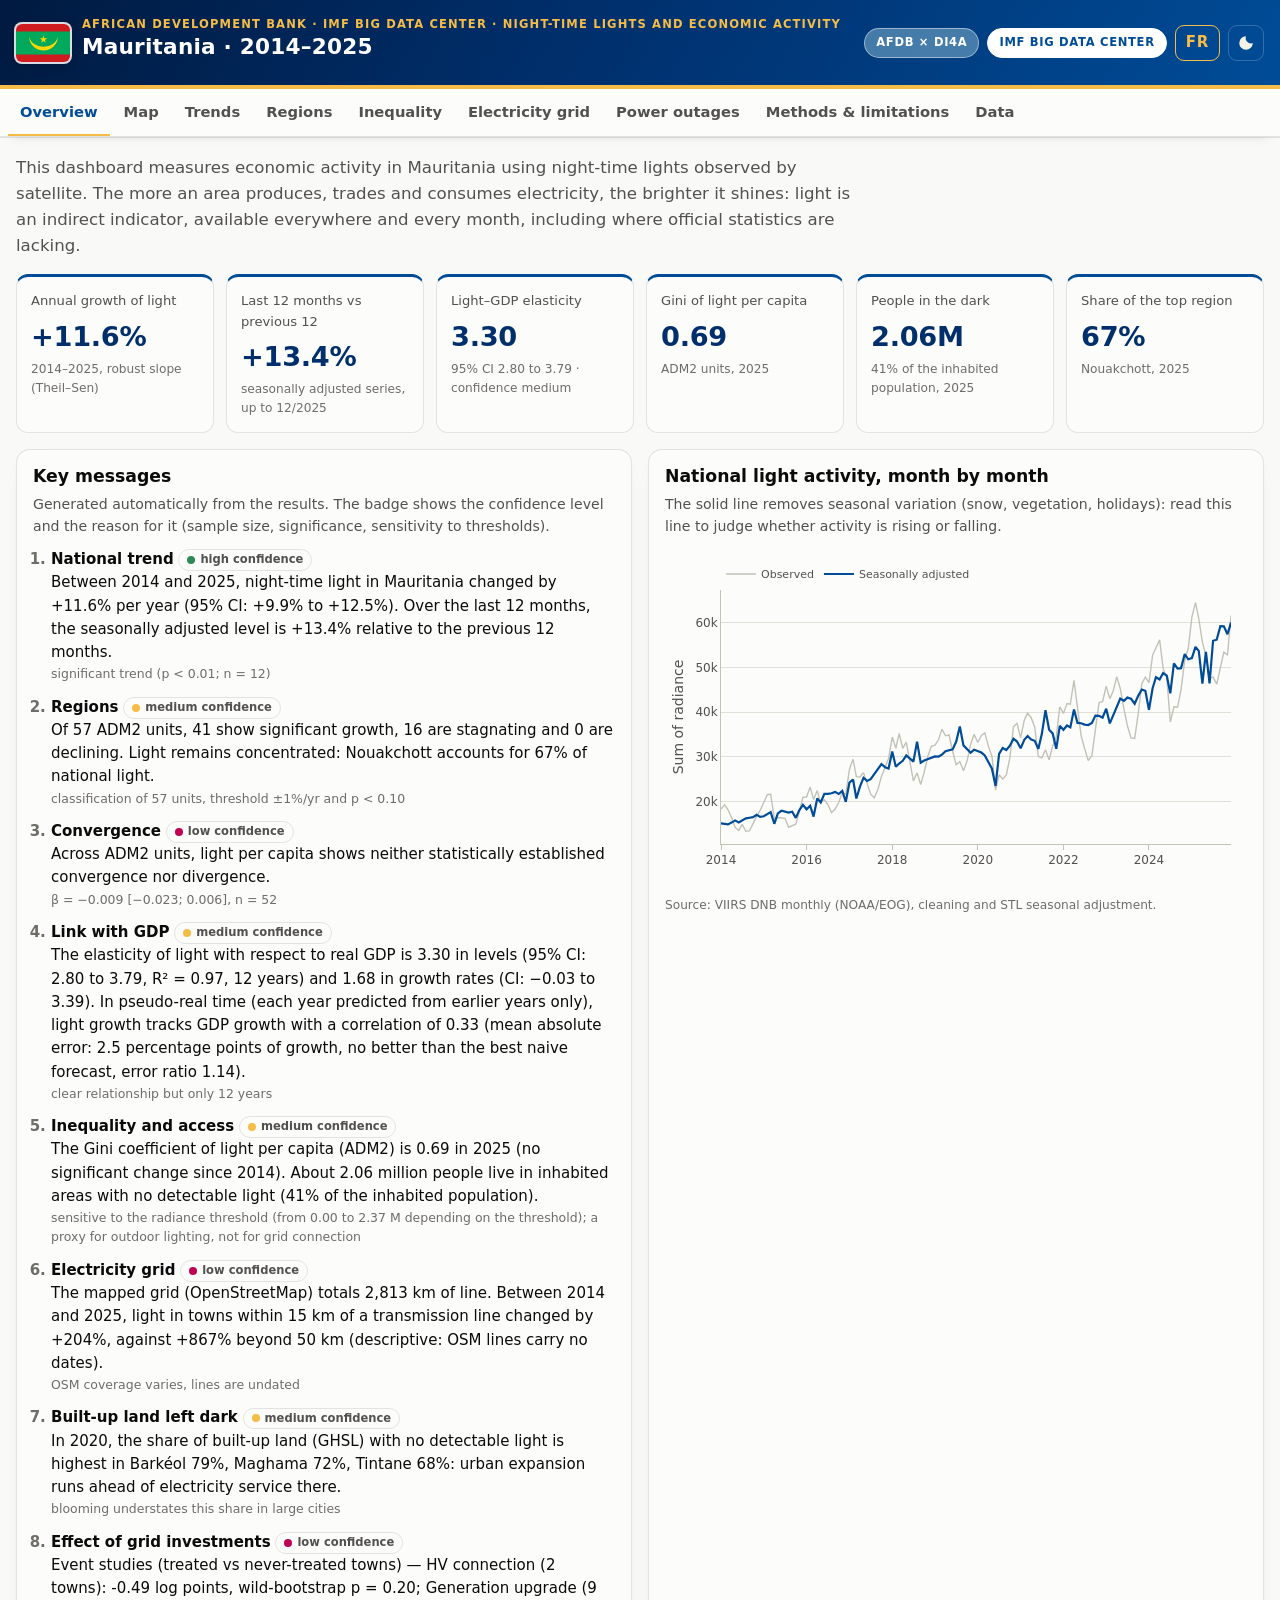
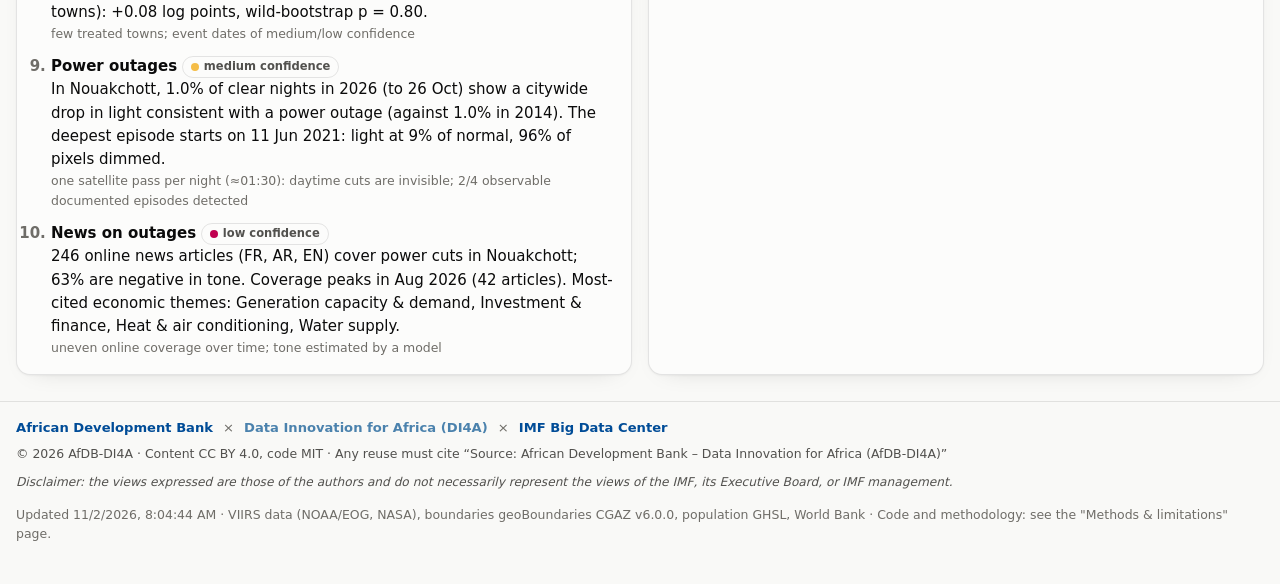
==== commit 535feb70: "Update NTL dashboard — MRT 2014–2025 — run 2026-11-02 08:26 UTC" ====
--- a/index.html
+++ b/index.html
@@ -6,9 +6,9 @@
 <meta name="viewport" content="width=device-width, initial-scale=1, viewport-fit=cover">
 <title>Night-Time Lights and Economic Activity</title>
 <meta name="description" content="Dashboard: economic activity measured with night-time lights (VIIRS) at national and subnational levels.">
-<link rel="icon" href="data:image/svg+xml,%3Csvg xmlns='http://www.w3.org/2000/svg' viewBox='0 0 32 32'%3E%3Crect width='32' height='32' rx='7' fill='%2300553A'/%3E%3Ccircle cx='11' cy='13' r='3' fill='%23f5c242'/%3E%3Ccircle cx='21' cy='19' r='2' fill='%23f5c242'/%3E%3Ccircle cx='19' cy='9' r='1.4' fill='%23fde7a6'/%3E%3C/svg%3E">
-<link rel="stylesheet" href="assets/vendor/leaflet.css?v=20261101131710">
-<link rel="stylesheet" href="assets/style.css?v=20261101131710">
+<link rel="icon" href="data:image/svg+xml,%3Csvg xmlns='http://www.w3.org/2000/svg' viewBox='0 0 32 32'%3E%3Crect width='32' height='32' rx='7' fill='%23004C97'/%3E%3Ccircle cx='11' cy='13' r='3' fill='%23F5BD47'/%3E%3Ccircle cx='21' cy='19' r='2' fill='%23F5BD47'/%3E%3Ccircle cx='19' cy='9' r='1.4' fill='%23fde7a6'/%3E%3C/svg%3E">
+<link rel="stylesheet" href="assets/vendor/leaflet.css?v=20261102080444">
+<link rel="stylesheet" href="assets/style.css?v=20261102080444">
 <script>
   // apply the stored theme before first paint (no flash)
   try { const t = localStorage.getItem("ntl-theme"); if (t === "light" || t === "dark") document.documentElement.dataset.theme = t; } catch (e) {}
@@ -20,12 +20,13 @@
   <div class="brand">
     <img id="flag" class="flag" alt="Flag" hidden>
     <div>
-      <div class="eyebrow">African Development Bank · Night-time lights and economic activity</div>
+      <div class="eyebrow">African Development Bank · IMF Big Data Center · Night-time lights and economic activity</div>
       <h1 id="country-title">Loading…</h1>
     </div>
   </div>
   <div class="controls">
     <span class="cobrand">AfDB × DI4A</span>
+    <span class="cobrand imf">IMF Big Data Center</span>
     <a id="lang-switch" class="lang-btn" href="#" title="Version française" hreflang="fr">FR</a>
     <label class="sr" for="country-select">Country</label>
     <select id="country-select" hidden></select>
@@ -43,9 +44,9 @@
   <a href="#map" data-page="map">Map</a>
   <a href="#time" data-page="time">Trends</a>
   <a href="#regions" data-page="regions">Regions</a>
-  <a href="#shocks" data-page="shocks">Shocks</a>
   <a href="#inequality" data-page="inequality">Inequality</a>
-  <a href="#industry" data-page="industry">Industrial zones</a>
+  <a href="#grid" data-page="grid">Electricity grid</a>
+  <a href="#outages" data-page="outages">Power outages</a>
   <a href="#method" data-page="method">Methods &amp; limitations</a>
   <a href="#data" data-page="data">Data</a>
 </nav>
@@ -178,36 +179,6 @@
     </article>
   </section>
 
-  <!-- ================================ SHOCKS ================================ -->
-  <section class="page" id="page-shocks" hidden>
-    <article class="card">
-      <h2>Shocks: depth and recovery time</h2>
-      <p class="help">Trough = maximum deviation of the seasonally adjusted level from its average over the 12 months before the event.
-        Recovery = first month in which that level is regained.</p>
-      <div id="s-table"></div>
-    </article>
-    <div class="grid two">
-      <article class="card">
-        <h2>Daily data (Black Marble)</h2>
-        <label class="ctl">Window <select id="s-window"></select></label>
-        <div class="chart" id="s-daily"></div>
-        <p class="source">Source: NASA Black Marble VNP46A2, high-quality pixels free of cloud and snow.</p>
-      </article>
-      <article class="card">
-        <h2>Impact by region</h2>
-        <label class="ctl">Event <select id="s-event"></select></label>
-        <div class="chart" id="s-regional"></div>
-        <p class="source">Source: VIIRS DNB monthly, seasonally adjusted by region.</p>
-      </article>
-    </div>
-    <article class="card">
-      <h2>Detected structural breaks</h2>
-      <p class="help">A break with no known event within ±6 months warrants investigation: sensor change, outage,
-        unrecorded local event.</p>
-      <div id="s-breaks"></div>
-    </article>
-  </section>
-
   <!-- ================================ INEQUALITY ================================ -->
   <section class="page" id="page-inequality" hidden>
     <div class="grid two">
@@ -249,56 +220,12 @@
   </section>
 
   <!-- ================================ METHOD ================================ -->
+  <!-- ======================= ELECTRICITY GRID / OUTAGES (rendered by assets/elec.js) ======================= -->
+  <section class="page" id="page-grid" hidden></section>
+  <section class="page" id="page-outages" hidden></section>
+
   <section class="page prose" id="page-method" hidden>
     <article class="card"><div id="method"></div></article>
-  </section>
-
-  <!-- ================================ INDUSTRY ================================ -->
-  <section class="page" id="page-industry" hidden>
-    <p class="lede" id="ind-lede"></p>
-    <div class="kpis" id="ind-kpis"></div>
-    <div class="card map-card ind-card">
-      <div class="map-toolbar" role="group" aria-label="Zone filters">
-        <div class="seg" id="ind-filter">
-          <button type="button" data-c="all" class="on">All</button>
-          <button type="button" data-c="major">Major hubs</button>
-          <button type="button" data-c="zone">Industrial / logistics zones</button>
-          <button type="button" data-c="energy">Energy / extraction</button>
-        </div>
-        <label class="ctl"><input type="checkbox" id="ind-ntl" checked> Night lights in the background</label>
-        <label class="ctl"><input type="checkbox" id="ind-poly" checked> Zone outlines</label>
-      </div>
-      <div class="map-wrap ind-wrap">
-        <div id="imap" class="map" role="region" aria-label="Map of industrial zones"></div>
-        <div class="map-legend" id="ind-legend"></div>
-      </div>
-      <p class="help">Each circle is a candidate zone; its area is proportional to the light it emits. Hover to identify it,
-        click for its profile (light trend, non-residential buildings, NO₂, OpenStreetMap validation).</p>
-      <p class="source">Sources: VIIRS VNL V2 (NOAA/EOG), GHSL BUILT-S R2023A (non-residential built-up) and GHS-POP (JRC),
-        Sentinel-5P TROPOMI NO₂ (ESA/Copernicus), OpenStreetMap (validation); computed on Google Earth Engine.</p>
-    </div>
-    <div class="grid two">
-      <article class="card">
-        <h2>The 15 zones emitting the most light</h2>
-        <p class="help">Share of national light emitted by each zone (latest year), colour = zone type.</p>
-        <div class="chart tall" id="ind-top"></div>
-      </article>
-      <article class="card">
-        <h2>Industrial signature of the zones</h2>
-        <p class="help">The further right (mostly non-residential buildings) and the higher (much light per resident), the
-          more industrial the profile. Size = light emitted.</p>
-        <div class="chart tall" id="ind-scatter"></div>
-      </article>
-    </div>
-    <article class="card">
-      <h2>All detected zones</h2>
-      <p class="help">Click a row to centre the map on the zone. Sortable columns.</p>
-      <div class="table-wrap ind-table-wrap"><table class="data" id="ind-table"></table></div>
-    </article>
-    <article class="card prose">
-      <h2>Method, validation and limitations</h2>
-      <div id="ind-method"></div>
-    </article>
   </section>
 
   <!-- ================================ DATA ================================ -->
@@ -308,6 +235,7 @@
       <p class="help">All tables shown can be downloaded. Licences: VIIRS and Black Marble (public domain,
         attribution requested), geoBoundaries and WorldPop (CC BY 4.0), GHSL (CC BY 4.0), World Bank (CC BY 4.0).</p>
       <p class="lic-note"><b>© 2026 AfDB-DI4A — CC BY 4.0.</b> Any reuse of these tables, maps or figures must cite: <b>“Source: African Development Bank – Data Innovation for Africa (AfDB-DI4A)”</b>. Full terms in <code>LICENSE.txt</code>.</p>
+      <p class="lic-note"><b>Disclaimer: the views expressed are those of the authors and do not necessarily represent the views of the IMF, its Executive Board, or IMF management.</b></p>
       <ul class="downloads" id="downloads"></ul>
     </article>
   </section>
@@ -317,15 +245,19 @@
     <span class="fb-afdb">African Development Bank</span>
     <span class="fb-x">×</span>
     <span class="fb-di4a">Data Innovation for Africa (DI4A)</span>
+    <span class="fb-x">×</span>
+    <span class="fb-imf">IMF Big Data Center</span>
     <span class="fb-lic">© 2026 AfDB-DI4A · Content CC BY 4.0, code MIT · Any reuse must cite “Source: African Development Bank – Data Innovation for Africa (AfDB-DI4A)”</span>
+    <p class="disclaimer">Disclaimer: the views expressed are those of the authors and do not necessarily represent the views of the IMF, its Executive Board, or IMF management.</p>
   </div>
   <p id="foot"></p>
 </footer>
 
-<script src="assets/vendor/leaflet.js?v=20261101131710"></script>
+<script src="assets/vendor/leaflet.js?v=20261102080444"></script>
 <script>window.L || document.write('<link rel="stylesheet" href="https://unpkg.com/leaflet@1.9.4/dist/leaflet.css"><script src="https://unpkg.com/leaflet@1.9.4/dist/leaflet.js"><\/script>')</script>
-<script src="assets/vendor/plotly.min.js?v=20261101131710" charset="utf-8"></script>
+<script src="assets/vendor/plotly.min.js?v=20261102080444" charset="utf-8"></script>
 <script>window.Plotly || document.write('<script src="https://cdn.jsdelivr.net/npm/plotly.js-dist-min@2.35.2/plotly.min.js" charset="utf-8"><\/script>')</script>
-<script src="assets/app.js?v=20261101131710"></script>
+<script src="assets/app.js?v=20261102080444"></script>
+<script src="assets/elec.js?v=20261102080444"></script>
 </body>
 </html>
--- a/assets/style.css
+++ b/assets/style.css
@@ -308,3 +308,54 @@
 @media (max-width: 640px) { .base-ctl span { display: none; } }
 #ind-table th:nth-child(2), #ind-table td:nth-child(2), #ind-table th:nth-child(3), #ind-table td:nth-child(3) { text-align: left; }
 #ind-table td:first-child, #ind-table th:first-child { min-width: 0; width: 56px; }
+
+/* ==== IMF palette — IMF blue #004C97, IMF series colours (IMF chart themes), WEO gold #F5BD47 ===========
+   Co-branded African Development Bank · Data Innovation for Africa · IMF Big Data Center. Brand variables keep
+   their historical names (--afdb*) so every earlier rule picks up the new palette. */
+:root { --afdb: #004C97; --afdb-dark: #002F6C; --afdb-light: #4B82AD; --afdb-gold: #F5BD47; --di4a: #4B82AD;
+  --imf: #004C97; --imf-dark: #002F6C; --imf-mid: #4B82AD; --imf-light: #CAE0FB; --imf-red: #C00050; --imf-green: #96BA79;
+  --weo-gold: #F5BD47; --night: #002F6C; --accent: #004C97;
+  --s1: #004C97; --s2: #C00050; --s3: #96BA79; --s4: #F5BD47; --s5: #4B82AD; --s6: #923CC2; --s7: #FF8547; --s8: #0E1074;
+  --grow: #004C97; --flat: #A6A8AC; --decline: #C00050; --good: #2E8B57; --warn: #F5BD47; --crit: #C00050; }
+:root[data-theme="dark"] { --afdb: #6FA3D8; --afdb-light: #8DB6DC; --accent: #F5BD47;
+  --s1: #6FA3D8; --s2: #E0457E; --s3: #A9CC8E; --s4: #F5BD47; --s5: #8DB6DC; --s6: #B57AD6; --s7: #FF9F70; --s8: #9A9CF0;
+  --grow: #6FA3D8; --flat: #77766f; --decline: #E0457E; }
+@media (prefers-color-scheme: dark) { :root:where(:not([data-theme="light"])) { --afdb: #6FA3D8; --afdb-light: #8DB6DC; --accent: #F5BD47;
+  --s1: #6FA3D8; --s2: #E0457E; --s3: #A9CC8E; --s4: #F5BD47; --s5: #8DB6DC; --s6: #B57AD6; --s7: #FF9F70; --s8: #9A9CF0;
+  --grow: #6FA3D8; --flat: #77766f; --decline: #E0457E; } }
+.topbar { background: linear-gradient(120deg, #001A40 0%, #002F6C 45%, #004C97 100%); border-bottom-color: var(--weo-gold); }
+.controls select { background: #001A40; }
+.cobrand { background: rgba(75,130,173,.92); }
+.cobrand.imf { background: #fff; color: #004C97; border-color: #fff; }
+.kpi .value { color: var(--imf-dark); }
+.kpi:hover { box-shadow: 0 10px 24px -16px rgba(0,76,151,.55); }
+.play-btn { box-shadow: 0 2px 6px rgba(0,76,151,.35); }
+.map-year { background: rgba(0,47,108,.8); }
+.sp-a { fill: rgba(0,76,151,.14); }
+.lic-note { background: rgba(245,189,71,.12); }
+.fb-imf { font-weight: 800; color: var(--imf); }
+:root[data-theme="dark"] .fb-imf { color: #8DB6DC; }
+.disclaimer { flex-basis: 100%; color: var(--ink-2); font-size: .76rem; font-style: italic; margin: 4px 0 0; }
+.seg button.off, .seg button:disabled { opacity: .45; cursor: not-allowed; }
+/* ---- electricity grid & outages pages (assets/elec.js) ---- */
+.elec-map { height: clamp(420px, calc(100vh - 300px), 680px); border: 1px solid var(--border); border-radius: 12px; overflow: hidden; }
+.elec-legend { display: flex; flex-wrap: wrap; gap: 6px 16px; font-size: .82rem; color: var(--ink-2); margin: 10px 0 0; }
+.elec-legend i { display: inline-block; width: 18px; height: 4px; border-radius: 2px; vertical-align: middle; margin-right: 6px; }
+.elec-legend b.dot { display: inline-block; width: 11px; height: 11px; border-radius: 50%; vertical-align: middle; margin-right: 6px; border: 2px solid #fff; box-shadow: 0 0 0 1px var(--border); }
+table.data td.num, table.data th.num { text-align: right; font-variant-numeric: tabular-nums; }
+.conf { display: inline-block; font-size: .72rem; font-weight: 700; padding: 1px 8px; border-radius: 99px; border: 1px solid var(--border); }
+.conf.high { color: #2E8B57; } .conf.medium { color: #B07D00; } .conf.low { color: var(--imf-red); }
+.sent { display: inline-block; min-width: 4.2em; text-align: center; font-size: .74rem; font-weight: 700; padding: 1px 6px; border-radius: 6px; color: #fff; }
+.sent.negative { background: var(--imf-red); } .sent.neutral { background: #A6A8AC; } .sent.positive { background: var(--imf); }
+.wc { width: 100%; height: auto; border-radius: 10px; border: 1px solid var(--border); background: #fff; }
+.toggle { display: inline-flex; gap: 0; margin: 0 0 10px; }
+.news-list { max-height: 520px; overflow: auto; }
+.news-list a { text-decoration: none; } .news-list a:hover { text-decoration: underline; }
+.lit-ref { font-size: .86rem; color: var(--ink-2); } .lit-ref li { margin: 4px 0; }
+.callout { border-left: 4px solid var(--weo-gold); background: rgba(245,189,71,.10); padding: 9px 13px; border-radius: 0 8px 8px 0; font-size: .88rem; }
+
+table.data.elec-t th, table.data.elec-t td { text-align: left; white-space: normal; vertical-align: top; }
+table.data.elec-t th:first-child, table.data.elec-t td:first-child { min-width: 0; white-space: nowrap; }
+table.data.elec-t td.num, table.data.elec-t th.num { text-align: right; white-space: nowrap; }
+table.data.elec-t td.wide { min-width: 170px; white-space: normal; }
+.leaflet-control-layers-toggle { background-image: url("data:image/svg+xml,%3Csvg xmlns='http://www.w3.org/2000/svg' viewBox='0 0 24 24'%3E%3Cpath fill='%23004C97' d='M12 2 1 8l11 6 11-6-11-6zm0 13.2L3.3 10.5 1 11.8l11 6 11-6-2.3-1.3L12 15.2zm0 4L3.3 14.5 1 15.8l11 6 11-6-2.3-1.3L12 19.2z'/%3E%3C/svg%3E") !important; background-size: 22px 22px !important; }
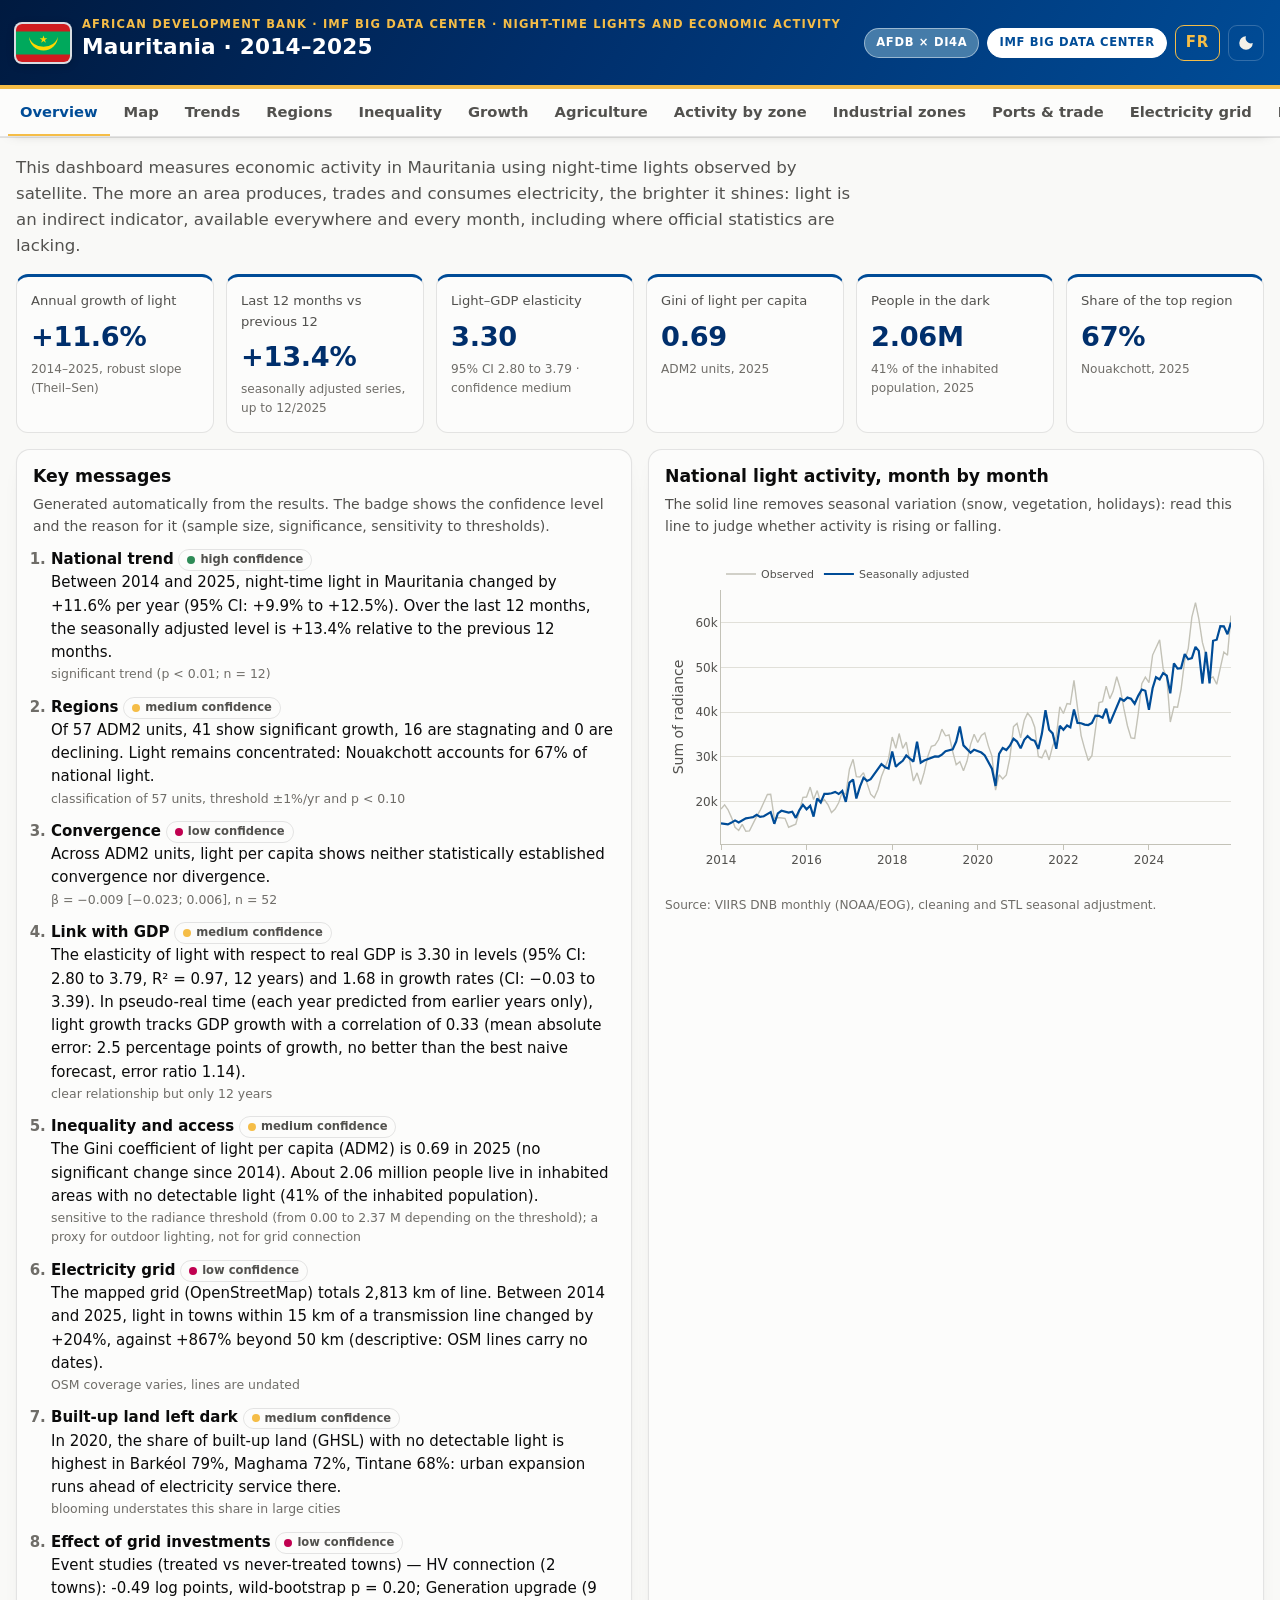
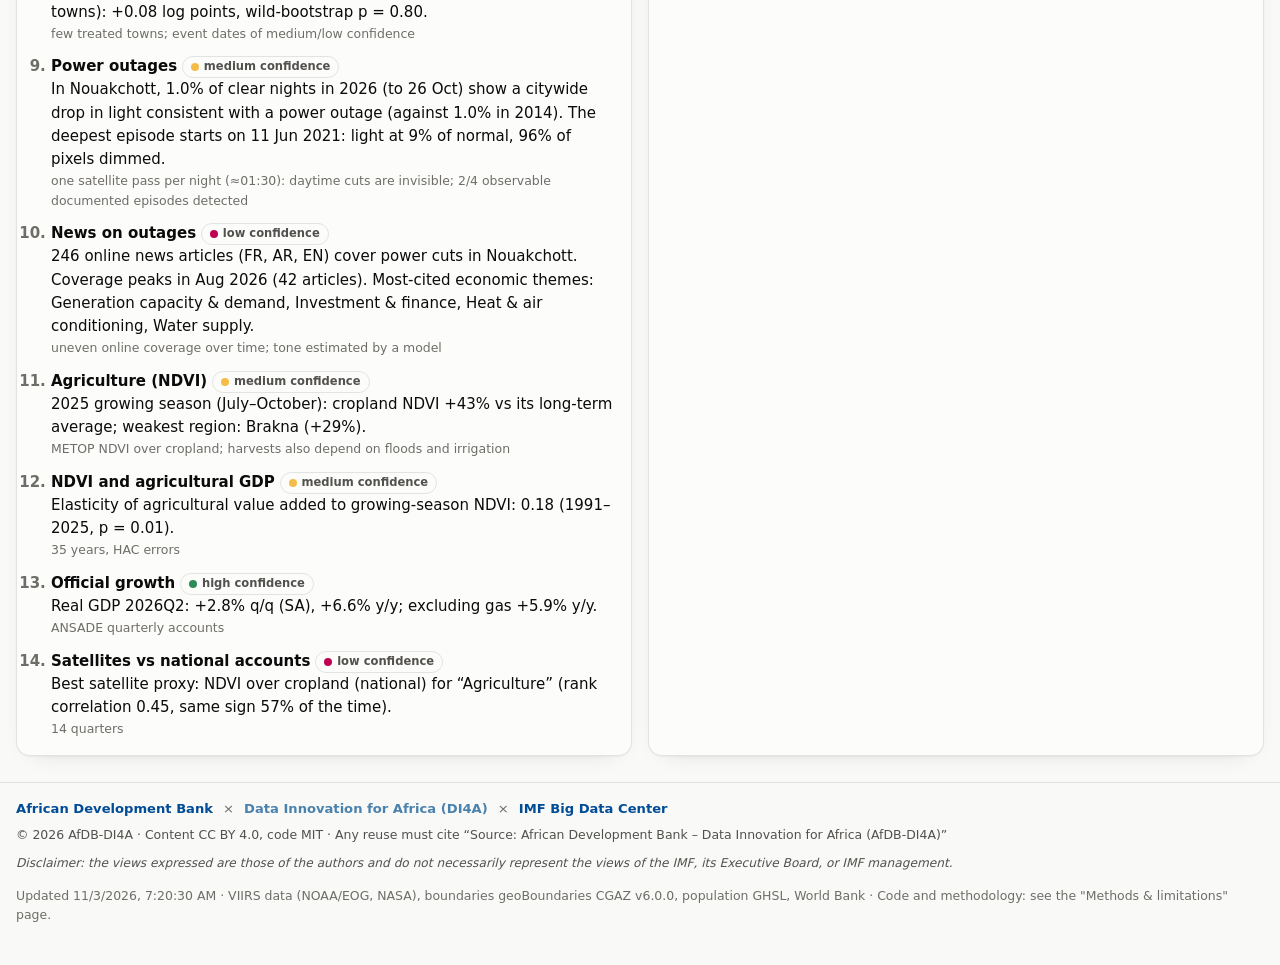
==== commit f112c461: "Update NTL dashboard — MRT 2014–2025 — run 2026-11-03 07:20 UTC" ====
--- a/index.html
+++ b/index.html
@@ -7,8 +7,8 @@
 <title>Night-Time Lights and Economic Activity</title>
 <meta name="description" content="Dashboard: economic activity measured with night-time lights (VIIRS) at national and subnational levels.">
 <link rel="icon" href="data:image/svg+xml,%3Csvg xmlns='http://www.w3.org/2000/svg' viewBox='0 0 32 32'%3E%3Crect width='32' height='32' rx='7' fill='%23004C97'/%3E%3Ccircle cx='11' cy='13' r='3' fill='%23F5BD47'/%3E%3Ccircle cx='21' cy='19' r='2' fill='%23F5BD47'/%3E%3Ccircle cx='19' cy='9' r='1.4' fill='%23fde7a6'/%3E%3C/svg%3E">
-<link rel="stylesheet" href="assets/vendor/leaflet.css?v=20261102080444">
-<link rel="stylesheet" href="assets/style.css?v=20261102080444">
+<link rel="stylesheet" href="assets/vendor/leaflet.css?v=20261103072030">
+<link rel="stylesheet" href="assets/style.css?v=20261103072030">
 <script>
   // apply the stored theme before first paint (no flash)
   try { const t = localStorage.getItem("ntl-theme"); if (t === "light" || t === "dark") document.documentElement.dataset.theme = t; } catch (e) {}
@@ -45,6 +45,11 @@
   <a href="#time" data-page="time">Trends</a>
   <a href="#regions" data-page="regions">Regions</a>
   <a href="#inequality" data-page="inequality">Inequality</a>
+  <a href="#macro" data-page="macro">Growth</a>
+  <a href="#agri" data-page="agri">Agriculture</a>
+  <a href="#zones" data-page="zones">Activity by zone</a>
+  <a href="#industry" data-page="industry">Industrial zones</a>
+  <a href="#ports" data-page="ports">Ports &amp; trade</a>
   <a href="#grid" data-page="grid">Electricity grid</a>
   <a href="#outages" data-page="outages">Power outages</a>
   <a href="#method" data-page="method">Methods &amp; limitations</a>
@@ -220,6 +225,60 @@
   </section>
 
   <!-- ================================ METHOD ================================ -->
+  <!-- ================================ INDUSTRY ================================ -->
+  <section class="page" id="page-industry" hidden>
+    <p class="lede" id="ind-lede"></p>
+    <div class="kpis" id="ind-kpis"></div>
+    <div class="card map-card ind-card">
+      <div class="map-toolbar" role="group" aria-label="Zone filters">
+        <div class="seg" id="ind-filter">
+          <button type="button" data-c="all" class="on">All</button>
+          <button type="button" data-c="major">Major hubs</button>
+          <button type="button" data-c="zone">Industrial / logistics zones</button>
+          <button type="button" data-c="energy">Energy / extraction</button>
+        </div>
+        <label class="ctl"><input type="checkbox" id="ind-ntl" checked> Night lights in the background</label>
+        <label class="ctl"><input type="checkbox" id="ind-poly" checked> Zone outlines</label>
+      </div>
+      <div class="map-wrap ind-wrap">
+        <div id="imap" class="map" role="region" aria-label="Map of industrial zones"></div>
+        <div class="map-legend" id="ind-legend"></div>
+      </div>
+      <p class="help">Each circle is a candidate zone; its area is proportional to the light it emits. Hover to identify it,
+        click for its profile (light trend, non-residential buildings, NO₂, OpenStreetMap validation).</p>
+      <p class="source">Sources: VIIRS VNL V2 (NOAA/EOG), GHSL BUILT-S R2023A (non-residential built-up) and GHS-POP (JRC),
+        Sentinel-5P TROPOMI NO₂ (ESA/Copernicus), OpenStreetMap (validation); computed on Google Earth Engine.</p>
+    </div>
+    <div class="grid two">
+      <article class="card">
+        <h2>The 15 zones emitting the most light</h2>
+        <p class="help">Share of national light emitted by each zone (latest year), colour = zone type.</p>
+        <div class="chart tall" id="ind-top"></div>
+      </article>
+      <article class="card">
+        <h2>Industrial signature of the zones</h2>
+        <p class="help">The further right (mostly non-residential buildings) and the higher (much light per resident), the
+          more industrial the profile. Size = light emitted.</p>
+        <div class="chart tall" id="ind-scatter"></div>
+      </article>
+    </div>
+    <article class="card">
+      <h2>All detected zones</h2>
+      <p class="help">Click a row to centre the map on the zone. Sortable columns.</p>
+      <div class="table-wrap ind-table-wrap"><table class="data" id="ind-table"></table></div>
+    </article>
+    <article class="card prose">
+      <h2>Method, validation and limitations</h2>
+      <div id="ind-method"></div>
+    </article>
+  </section>
+
+  <!-- ======================= GROWTH / AGRICULTURE / ZONES / PORTS (rendered by assets/econ.js) ======================= -->
+  <section class="page" id="page-macro" hidden></section>
+  <section class="page" id="page-agri" hidden></section>
+  <section class="page" id="page-zones" hidden></section>
+  <section class="page" id="page-ports" hidden></section>
+
   <!-- ======================= ELECTRICITY GRID / OUTAGES (rendered by assets/elec.js) ======================= -->
   <section class="page" id="page-grid" hidden></section>
   <section class="page" id="page-outages" hidden></section>
@@ -253,11 +312,12 @@
   <p id="foot"></p>
 </footer>
 
-<script src="assets/vendor/leaflet.js?v=20261102080444"></script>
+<script src="assets/vendor/leaflet.js?v=20261103072030"></script>
 <script>window.L || document.write('<link rel="stylesheet" href="https://unpkg.com/leaflet@1.9.4/dist/leaflet.css"><script src="https://unpkg.com/leaflet@1.9.4/dist/leaflet.js"><\/script>')</script>
-<script src="assets/vendor/plotly.min.js?v=20261102080444" charset="utf-8"></script>
+<script src="assets/vendor/plotly.min.js?v=20261103072030" charset="utf-8"></script>
 <script>window.Plotly || document.write('<script src="https://cdn.jsdelivr.net/npm/plotly.js-dist-min@2.35.2/plotly.min.js" charset="utf-8"><\/script>')</script>
-<script src="assets/app.js?v=20261102080444"></script>
-<script src="assets/elec.js?v=20261102080444"></script>
+<script src="assets/app.js?v=20261103072030"></script>
+<script src="assets/elec.js?v=20261103072030"></script>
+<script src="assets/econ.js?v=20261103072030"></script>
 </body>
 </html>
--- a/assets/style.css
+++ b/assets/style.css
@@ -359,3 +359,9 @@
 table.data.elec-t td.num, table.data.elec-t th.num { text-align: right; white-space: nowrap; }
 table.data.elec-t td.wide { min-width: 170px; white-space: normal; }
 .leaflet-control-layers-toggle { background-image: url("data:image/svg+xml,%3Csvg xmlns='http://www.w3.org/2000/svg' viewBox='0 0 24 24'%3E%3Cpath fill='%23004C97' d='M12 2 1 8l11 6 11-6-11-6zm0 13.2L3.3 10.5 1 11.8l11 6 11-6-2.3-1.3L12 15.2zm0 4L3.3 14.5 1 15.8l11 6 11-6-2.3-1.3L12 19.2z'/%3E%3C/svg%3E") !important; background-size: 22px 22px !important; }
+
+/* ---- v2: growth, agriculture, zones, ports (assets/econ.js) ---- */
+#page-agri .chart.short, #page-zones .chart.short { height: 230px; }
+#ag-years label { font-size: .84rem; white-space: nowrap; }
+#page-macro h3, #page-agri h3, #page-zones h3 { color: var(--ink); }
+.ind-wrap .map { height: clamp(420px, calc(100vh - 300px), 640px); }
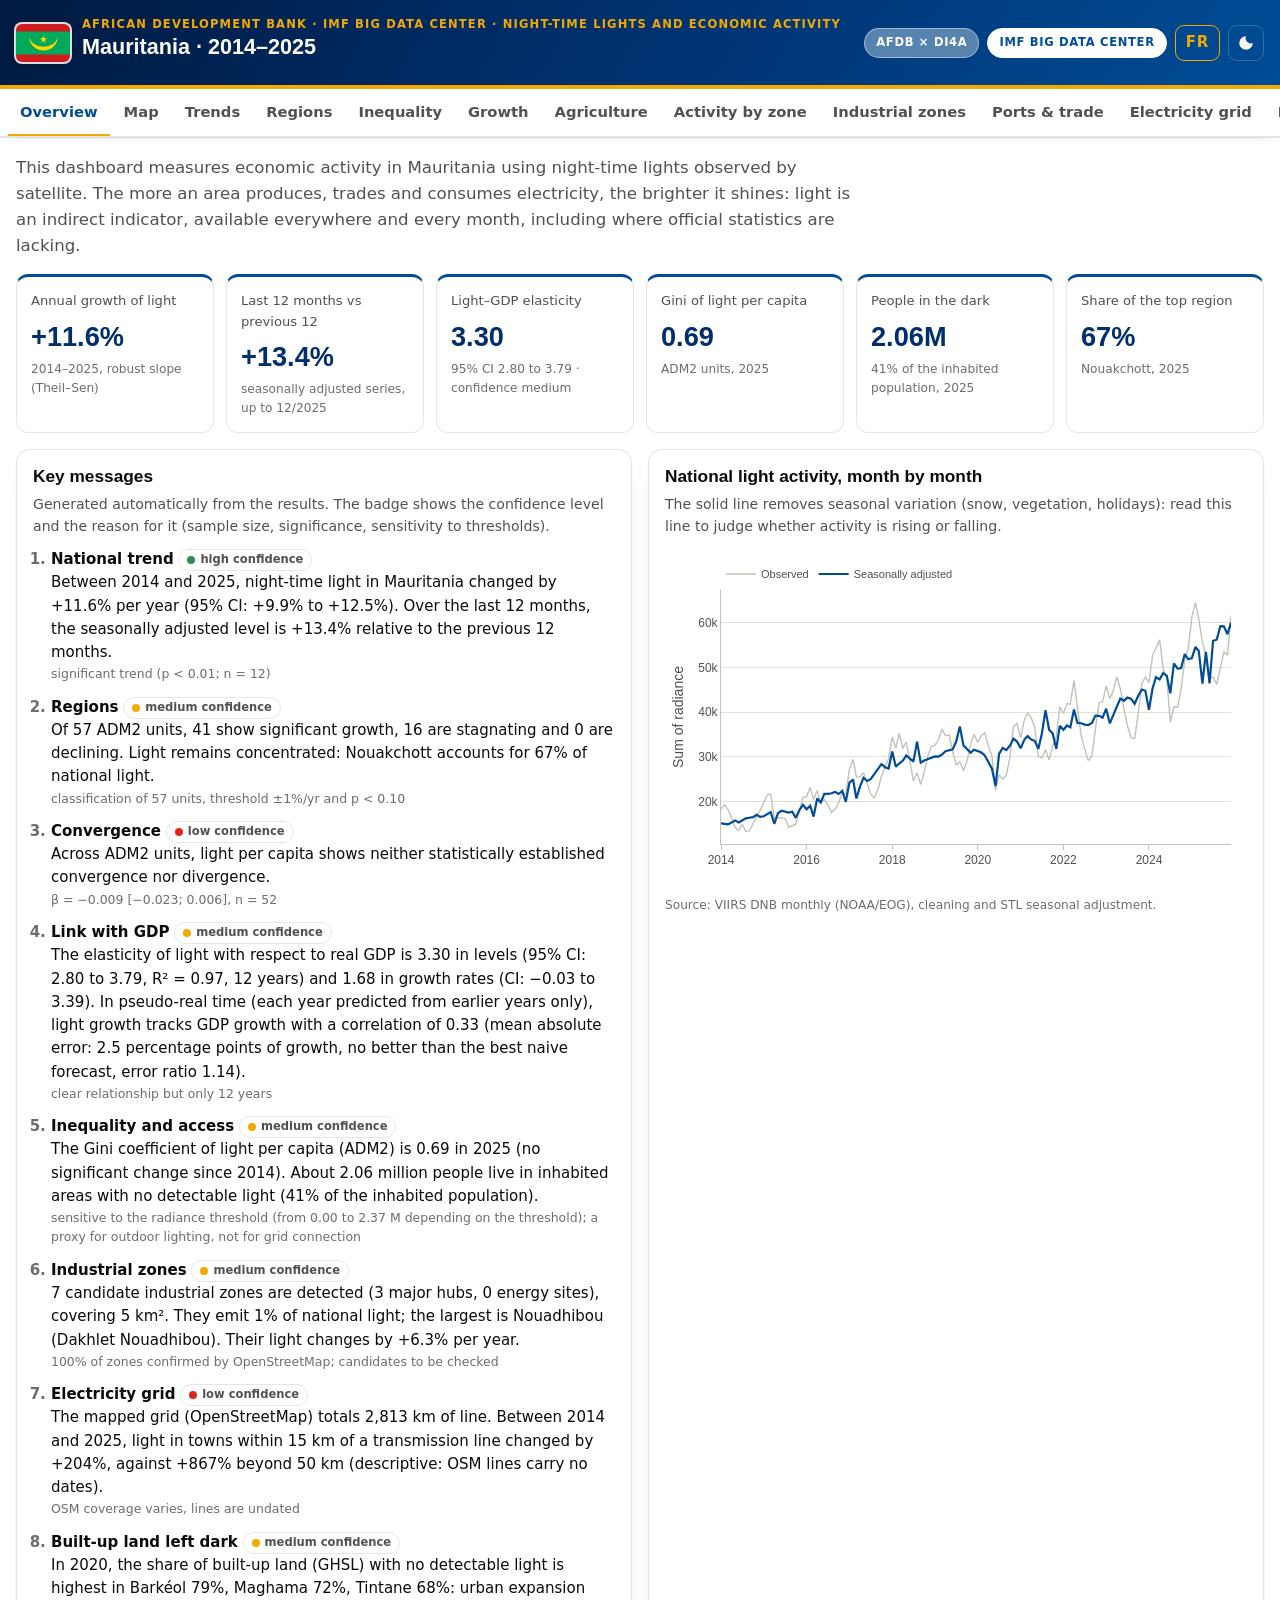
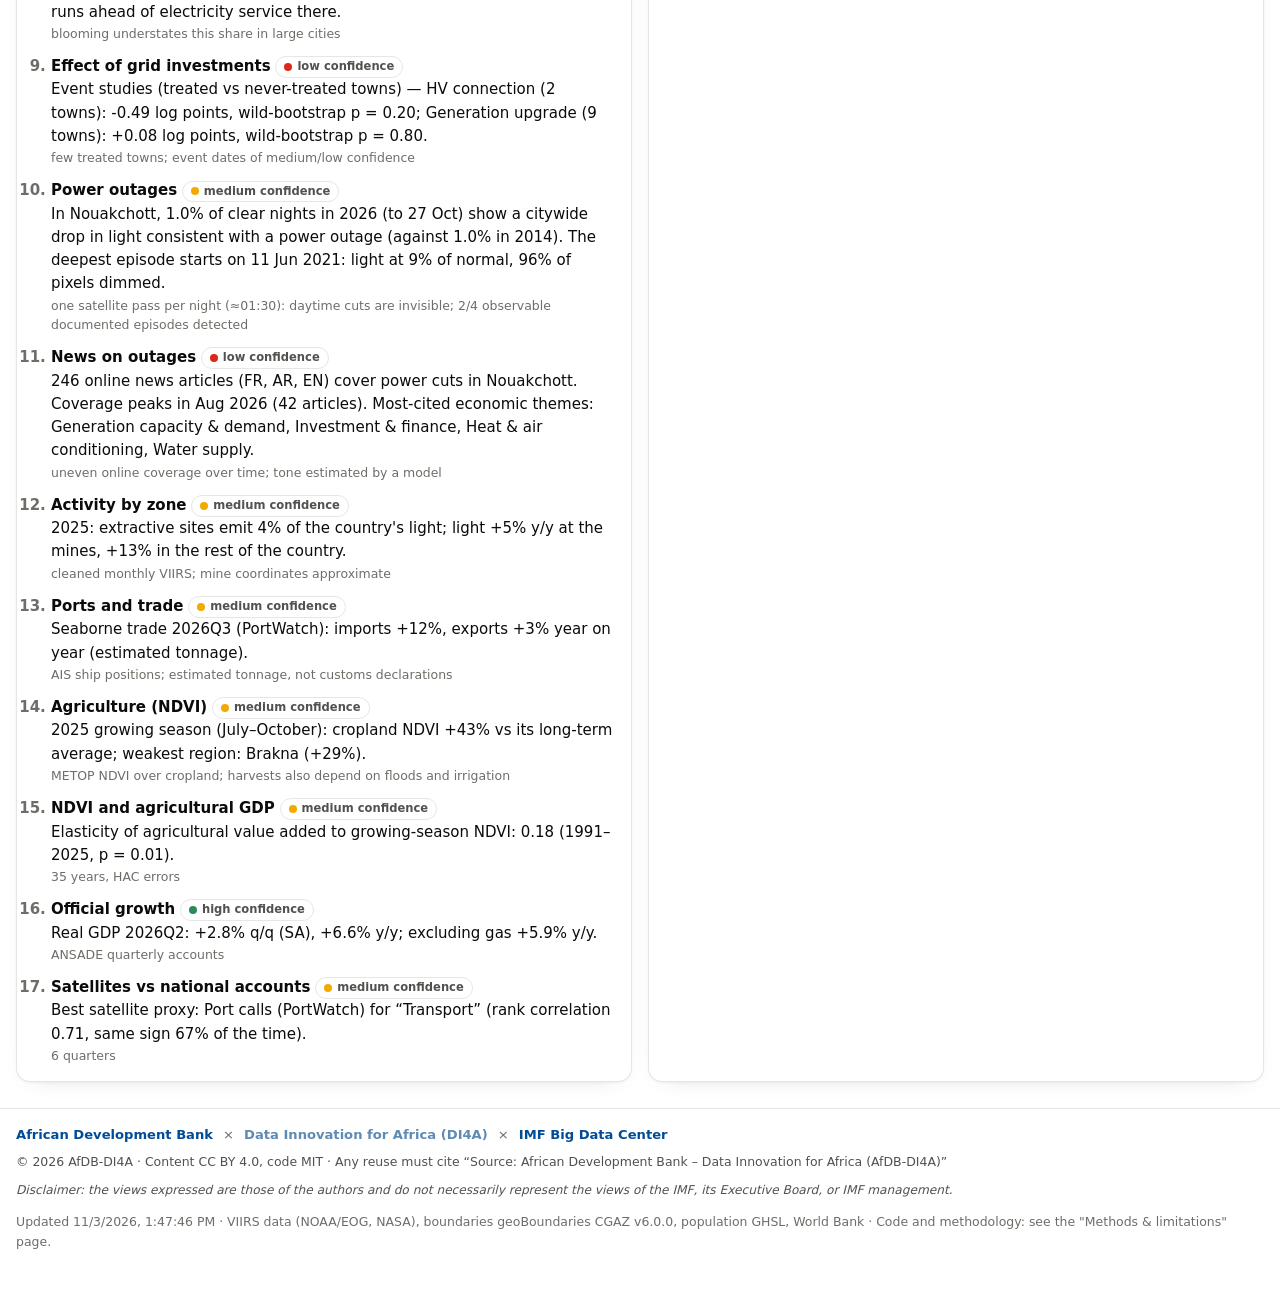
==== commit 277630bc: "Update NTL dashboard — MRT 2014–2025 — run 2026-11-03 14:51 UTC" ====
--- a/index.html
+++ b/index.html
@@ -7,8 +7,8 @@
 <title>Night-Time Lights and Economic Activity</title>
 <meta name="description" content="Dashboard: economic activity measured with night-time lights (VIIRS) at national and subnational levels.">
 <link rel="icon" href="data:image/svg+xml,%3Csvg xmlns='http://www.w3.org/2000/svg' viewBox='0 0 32 32'%3E%3Crect width='32' height='32' rx='7' fill='%23004C97'/%3E%3Ccircle cx='11' cy='13' r='3' fill='%23F5BD47'/%3E%3Ccircle cx='21' cy='19' r='2' fill='%23F5BD47'/%3E%3Ccircle cx='19' cy='9' r='1.4' fill='%23fde7a6'/%3E%3C/svg%3E">
-<link rel="stylesheet" href="assets/vendor/leaflet.css?v=20261103072030">
-<link rel="stylesheet" href="assets/style.css?v=20261103072030">
+<link rel="stylesheet" href="assets/vendor/leaflet.css?v=20261103134746">
+<link rel="stylesheet" href="assets/style.css?v=20261103134746">
 <script>
   // apply the stored theme before first paint (no flash)
   try { const t = localStorage.getItem("ntl-theme"); if (t === "light" || t === "dark") document.documentElement.dataset.theme = t; } catch (e) {}
@@ -92,6 +92,8 @@
           <select id="map-level"></select></label>
         <label class="ctl" data-for="choro">Indicator
           <select id="map-indicator"></select></label>
+        <label class="ctl" data-for="choro">Year
+          <select id="map-ind-year"></select></label>
         <div class="ctl" data-for="ntl">
           <button type="button" id="map-play" class="play-btn" aria-label="Play the animation" title="Play the animation">▶</button>
           <label for="map-year">Year <span id="year-label" class="mono"></span></label>
@@ -312,12 +314,12 @@
   <p id="foot"></p>
 </footer>
 
-<script src="assets/vendor/leaflet.js?v=20261103072030"></script>
+<script src="assets/vendor/leaflet.js?v=20261103134746"></script>
 <script>window.L || document.write('<link rel="stylesheet" href="https://unpkg.com/leaflet@1.9.4/dist/leaflet.css"><script src="https://unpkg.com/leaflet@1.9.4/dist/leaflet.js"><\/script>')</script>
-<script src="assets/vendor/plotly.min.js?v=20261103072030" charset="utf-8"></script>
+<script src="assets/vendor/plotly.min.js?v=20261103134746" charset="utf-8"></script>
 <script>window.Plotly || document.write('<script src="https://cdn.jsdelivr.net/npm/plotly.js-dist-min@2.35.2/plotly.min.js" charset="utf-8"><\/script>')</script>
-<script src="assets/app.js?v=20261103072030"></script>
-<script src="assets/elec.js?v=20261103072030"></script>
-<script src="assets/econ.js?v=20261103072030"></script>
+<script src="assets/app.js?v=20261103134746"></script>
+<script src="assets/elec.js?v=20261103134746"></script>
+<script src="assets/econ.js?v=20261103134746"></script>
 </body>
 </html>
--- a/assets/style.css
+++ b/assets/style.css
@@ -309,30 +309,30 @@
 #ind-table th:nth-child(2), #ind-table td:nth-child(2), #ind-table th:nth-child(3), #ind-table td:nth-child(3) { text-align: left; }
 #ind-table td:first-child, #ind-table th:first-child { min-width: 0; width: 56px; }
 
-/* ==== IMF palette — IMF blue #004C97, IMF series colours (IMF chart themes), WEO gold #F5BD47 ===========
+/* ==== IMF palette — IMF blue #004C97, IMF series colours (IMF chart themes), WEO gold #F2A900 ===========
    Co-branded African Development Bank · Data Innovation for Africa · IMF Big Data Center. Brand variables keep
    their historical names (--afdb*) so every earlier rule picks up the new palette. */
-:root { --afdb: #004C97; --afdb-dark: #002F6C; --afdb-light: #4B82AD; --afdb-gold: #F5BD47; --di4a: #4B82AD;
-  --imf: #004C97; --imf-dark: #002F6C; --imf-mid: #4B82AD; --imf-light: #CAE0FB; --imf-red: #C00050; --imf-green: #96BA79;
-  --weo-gold: #F5BD47; --night: #002F6C; --accent: #004C97;
-  --s1: #004C97; --s2: #C00050; --s3: #96BA79; --s4: #F5BD47; --s5: #4B82AD; --s6: #923CC2; --s7: #FF8547; --s8: #0E1074;
-  --grow: #004C97; --flat: #A6A8AC; --decline: #C00050; --good: #2E8B57; --warn: #F5BD47; --crit: #C00050; }
-:root[data-theme="dark"] { --afdb: #6FA3D8; --afdb-light: #8DB6DC; --accent: #F5BD47;
-  --s1: #6FA3D8; --s2: #E0457E; --s3: #A9CC8E; --s4: #F5BD47; --s5: #8DB6DC; --s6: #B57AD6; --s7: #FF9F70; --s8: #9A9CF0;
+:root { --afdb: #004C97; --afdb-dark: #002F6C; --afdb-light: #5E8AB4; --afdb-gold: #F2A900; --di4a: #5E8AB4;
+  --imf: #004C97; --imf-dark: #002F6C; --imf-mid: #5E8AB4; --imf-light: #CAE0FB; --imf-red: #DA291C; --imf-green: #78BE20;
+  --weo-gold: #F2A900; --night: #002F6C; --accent: #004C97;
+  --s1: #004C97; --s2: #DA291C; --s3: #78BE20; --s4: #F2A900; --s5: #5E8AB4; --s6: #8031A7; --s7: #FF8200; --s8: #001E60;
+  --grow: #004C97; --flat: #B1B3B3; --decline: #DA291C; --good: #2E8B57; --warn: #F2A900; --crit: #DA291C; }
+:root[data-theme="dark"] { --afdb: #6FA3D8; --afdb-light: #8DB6DC; --accent: #F2A900;
+  --s1: #6FA3D8; --s2: #E0457E; --s3: #A9CC8E; --s4: #F2A900; --s5: #8DB6DC; --s6: #B57AD6; --s7: #FF9F70; --s8: #9A9CF0;
   --grow: #6FA3D8; --flat: #77766f; --decline: #E0457E; }
-@media (prefers-color-scheme: dark) { :root:where(:not([data-theme="light"])) { --afdb: #6FA3D8; --afdb-light: #8DB6DC; --accent: #F5BD47;
-  --s1: #6FA3D8; --s2: #E0457E; --s3: #A9CC8E; --s4: #F5BD47; --s5: #8DB6DC; --s6: #B57AD6; --s7: #FF9F70; --s8: #9A9CF0;
+@media (prefers-color-scheme: dark) { :root:where(:not([data-theme="light"])) { --afdb: #6FA3D8; --afdb-light: #8DB6DC; --accent: #F2A900;
+  --s1: #6FA3D8; --s2: #E0457E; --s3: #A9CC8E; --s4: #F2A900; --s5: #8DB6DC; --s6: #B57AD6; --s7: #FF9F70; --s8: #9A9CF0;
   --grow: #6FA3D8; --flat: #77766f; --decline: #E0457E; } }
 .topbar { background: linear-gradient(120deg, #001A40 0%, #002F6C 45%, #004C97 100%); border-bottom-color: var(--weo-gold); }
 .controls select { background: #001A40; }
-.cobrand { background: rgba(75,130,173,.92); }
+.cobrand { background: rgba(94,138,180,.92); }
 .cobrand.imf { background: #fff; color: #004C97; border-color: #fff; }
 .kpi .value { color: var(--imf-dark); }
 .kpi:hover { box-shadow: 0 10px 24px -16px rgba(0,76,151,.55); }
 .play-btn { box-shadow: 0 2px 6px rgba(0,76,151,.35); }
 .map-year { background: rgba(0,47,108,.8); }
 .sp-a { fill: rgba(0,76,151,.14); }
-.lic-note { background: rgba(245,189,71,.12); }
+.lic-note { background: rgba(242,169,0,.12); }
 .fb-imf { font-weight: 800; color: var(--imf); }
 :root[data-theme="dark"] .fb-imf { color: #8DB6DC; }
 .disclaimer { flex-basis: 100%; color: var(--ink-2); font-size: .76rem; font-style: italic; margin: 4px 0 0; }
@@ -346,13 +346,13 @@
 .conf { display: inline-block; font-size: .72rem; font-weight: 700; padding: 1px 8px; border-radius: 99px; border: 1px solid var(--border); }
 .conf.high { color: #2E8B57; } .conf.medium { color: #B07D00; } .conf.low { color: var(--imf-red); }
 .sent { display: inline-block; min-width: 4.2em; text-align: center; font-size: .74rem; font-weight: 700; padding: 1px 6px; border-radius: 6px; color: #fff; }
-.sent.negative { background: var(--imf-red); } .sent.neutral { background: #A6A8AC; } .sent.positive { background: var(--imf); }
+.sent.negative { background: var(--imf-red); } .sent.neutral { background: #B1B3B3; } .sent.positive { background: var(--imf); }
 .wc { width: 100%; height: auto; border-radius: 10px; border: 1px solid var(--border); background: #fff; }
 .toggle { display: inline-flex; gap: 0; margin: 0 0 10px; }
 .news-list { max-height: 520px; overflow: auto; }
 .news-list a { text-decoration: none; } .news-list a:hover { text-decoration: underline; }
 .lit-ref { font-size: .86rem; color: var(--ink-2); } .lit-ref li { margin: 4px 0; }
-.callout { border-left: 4px solid var(--weo-gold); background: rgba(245,189,71,.10); padding: 9px 13px; border-radius: 0 8px 8px 0; font-size: .88rem; }
+.callout { border-left: 4px solid var(--weo-gold); background: rgba(242,169,0,.10); padding: 9px 13px; border-radius: 0 8px 8px 0; font-size: .88rem; }
 
 table.data.elec-t th, table.data.elec-t td { text-align: left; white-space: normal; vertical-align: top; }
 table.data.elec-t th:first-child, table.data.elec-t td:first-child { min-width: 0; white-space: nowrap; }
@@ -365,3 +365,19 @@
 #ag-years label { font-size: .84rem; white-space: nowrap; }
 #page-macro h3, #page-agri h3, #page-zones h3 { color: var(--ink); }
 .ind-wrap .map { height: clamp(420px, calc(100vh - 300px), 640px); }
+
+/* ==== v3: IMF brand palette, white backgrounds, Arial / Arial Black ==== */
+:root, :root[data-theme="light"] { --page: #FFFFFF; --surface: #FFFFFF; --surface-2: #FFFFFF;
+  --font: Arial, Helvetica, sans-serif; --font-title: "Arial Black", Arial, sans-serif;
+  --imf: #004C97; --imf-sky: #009CDE; --imf-red: #DA291C; --imf-green: #78BE20; --weo-gold: #F2A900;
+  --s1: #004C97; --s2: #FF8200; --s3: #009CDE; --s4: #78BE20; --s5: #DA291C; --s6: #8031A7; --s7: #F2A900; --s8: #001E60;
+  --grow: #004C97; --flat: #F2A900; --decline: #E35205; }
+body { font-family: var(--font) !important; background: var(--page); }
+h1, h2, .section-title, #country-title, .kpi .value, .lede strong { font-family: var(--font-title); font-weight: 900; letter-spacing: 0; }
+h3 { font-family: var(--font); font-weight: 700; }
+.map-wrap, .map-wrap .leaflet-container, .map-fallback { background: #FFFFFF; }
+table.data th { background: #FFFFFF; border-bottom: 2px solid var(--imf); }
+table.data tr:hover td { background: #F3F7FC; }
+.map-legend .sw.na { background: transparent !important; border: 1.5px dashed #707372; }
+.map-legend .classes div { display: flex; align-items: center; gap: 6px; font-size: .78rem; }
+.map-legend .sw { display: inline-block; width: 14px; height: 12px; border-radius: 2px; }
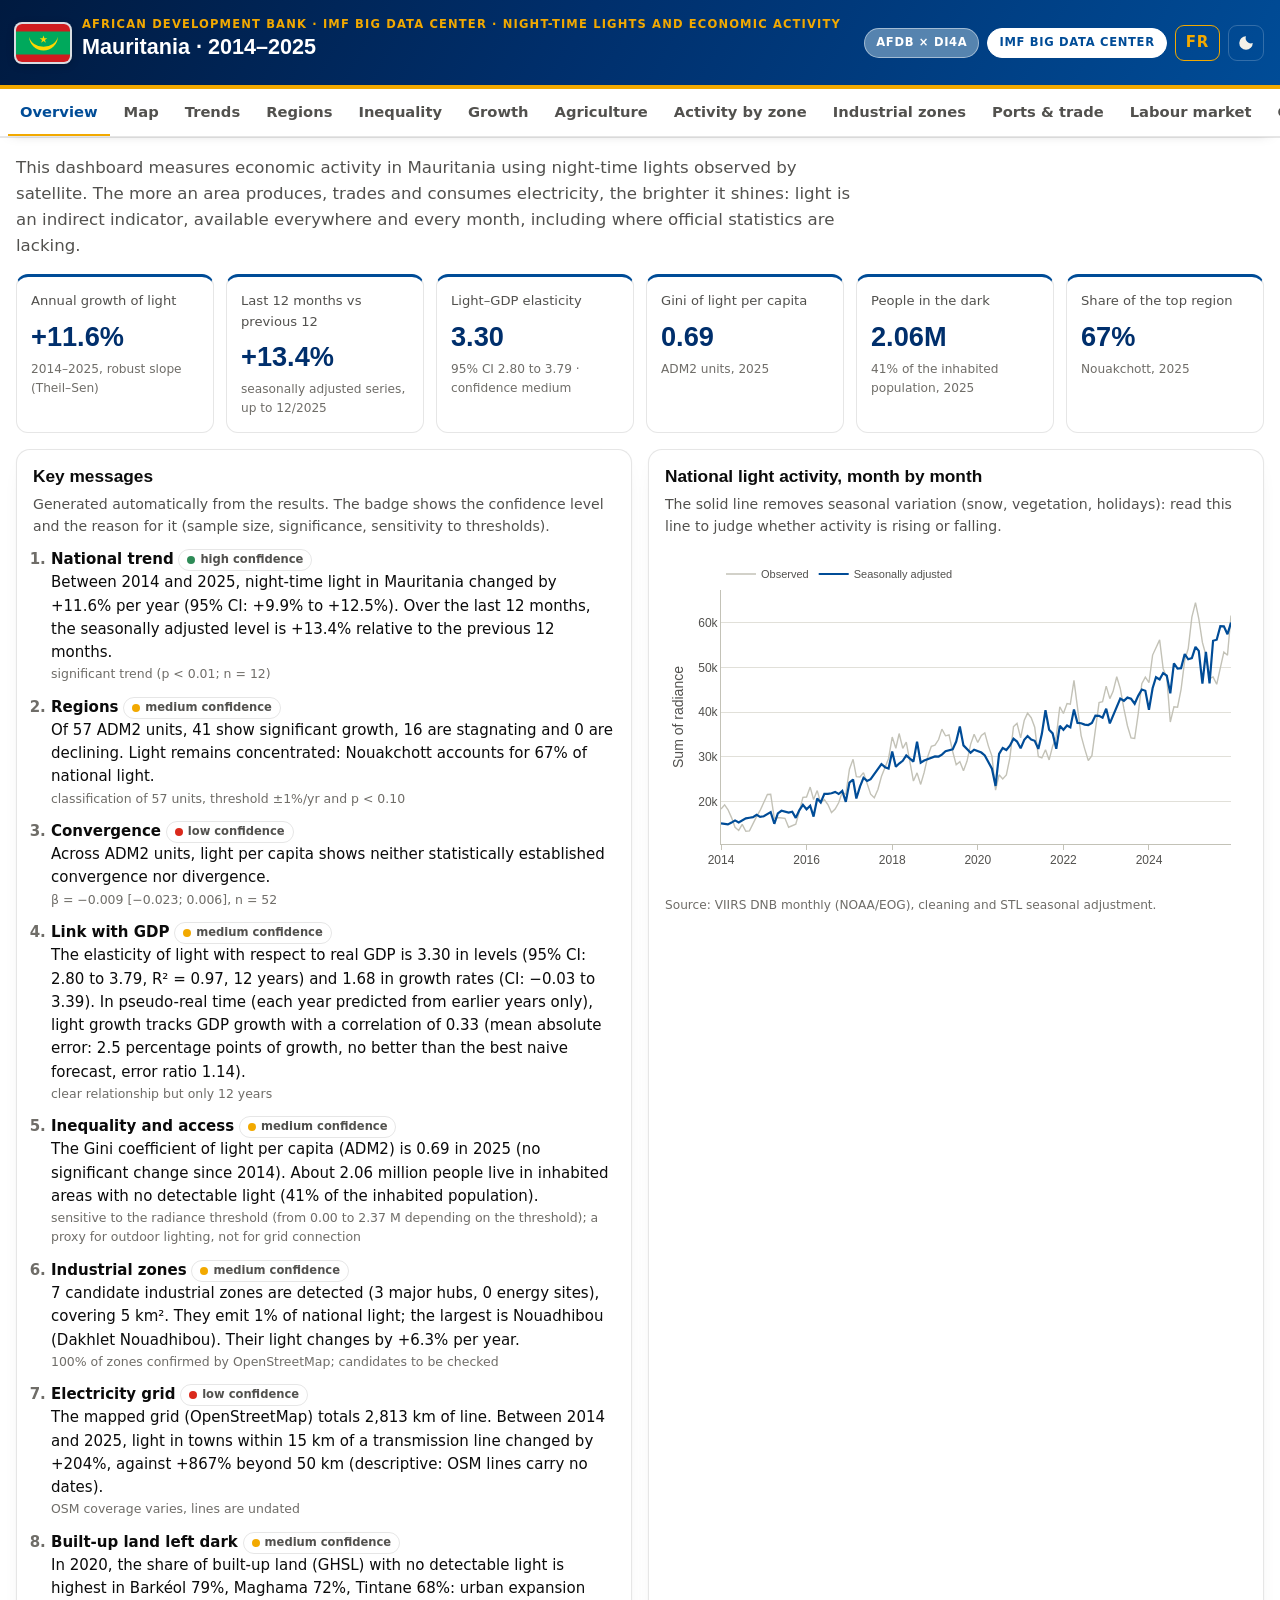
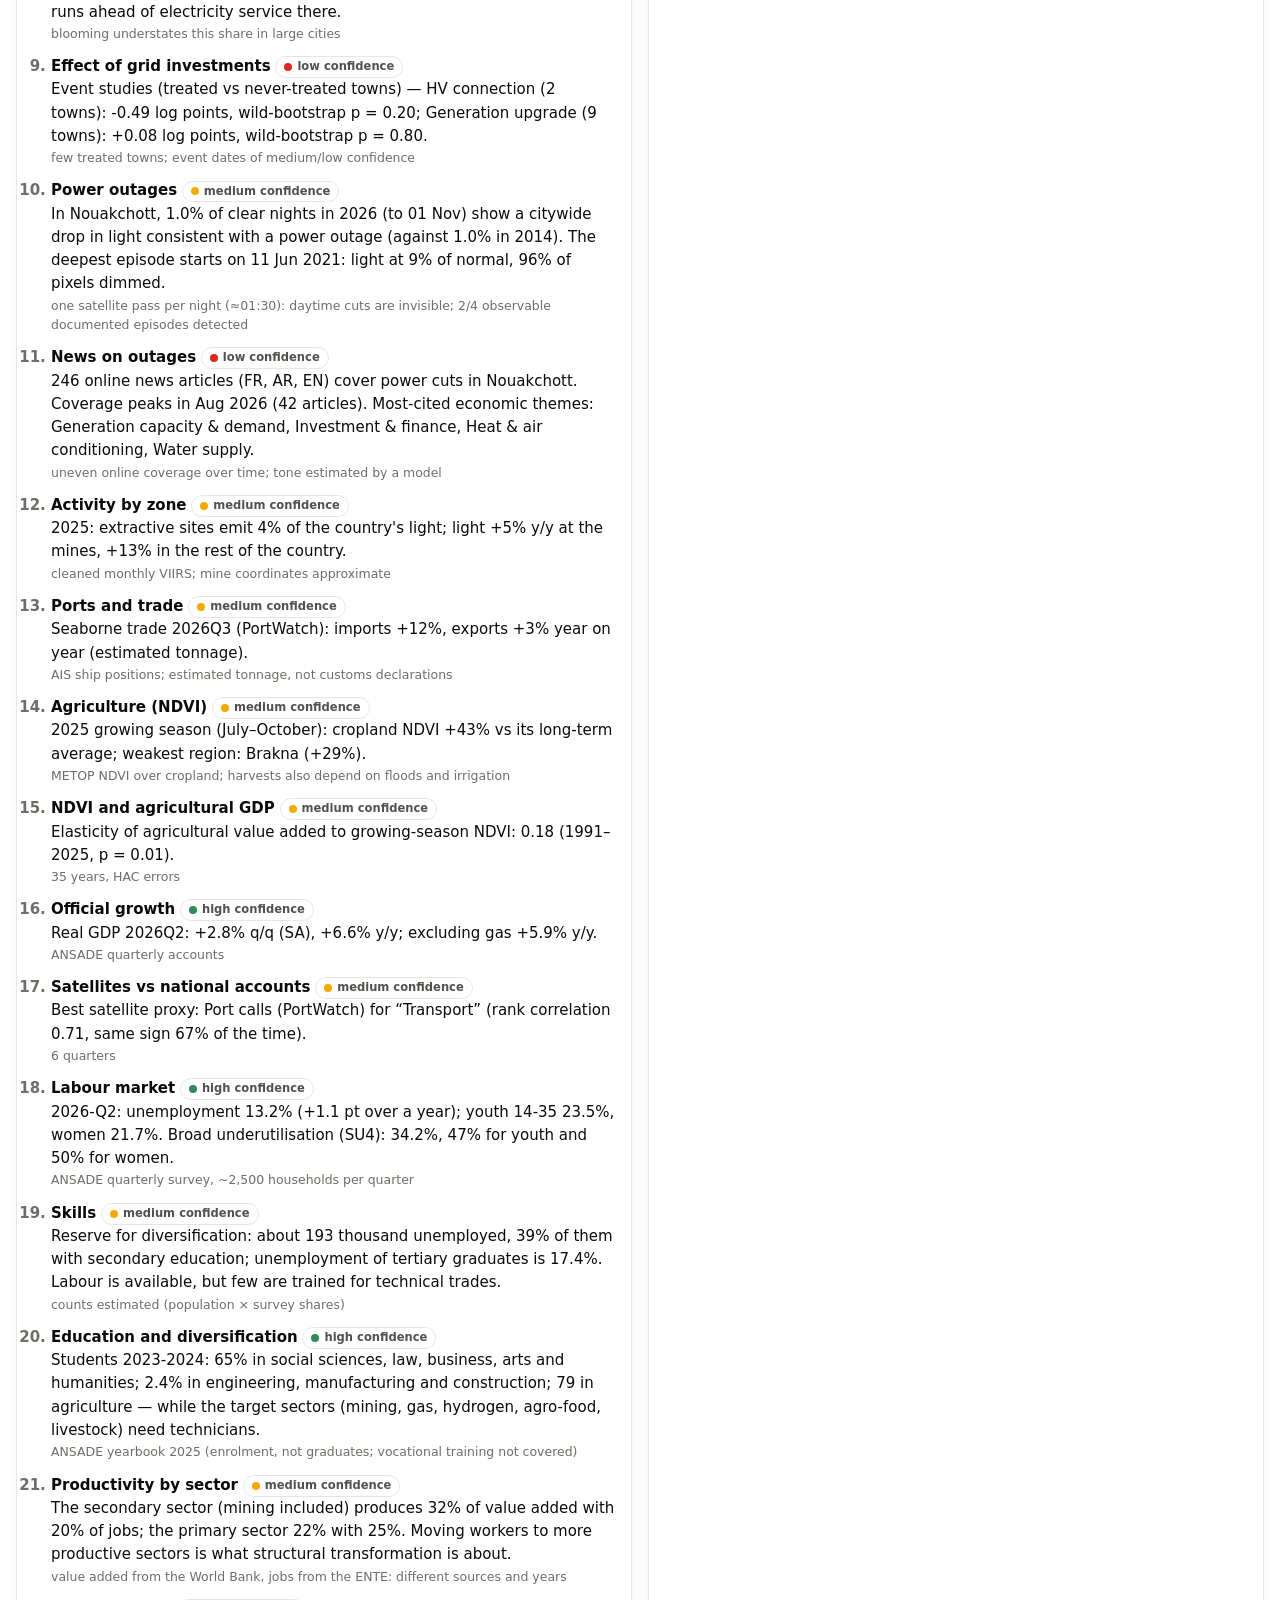
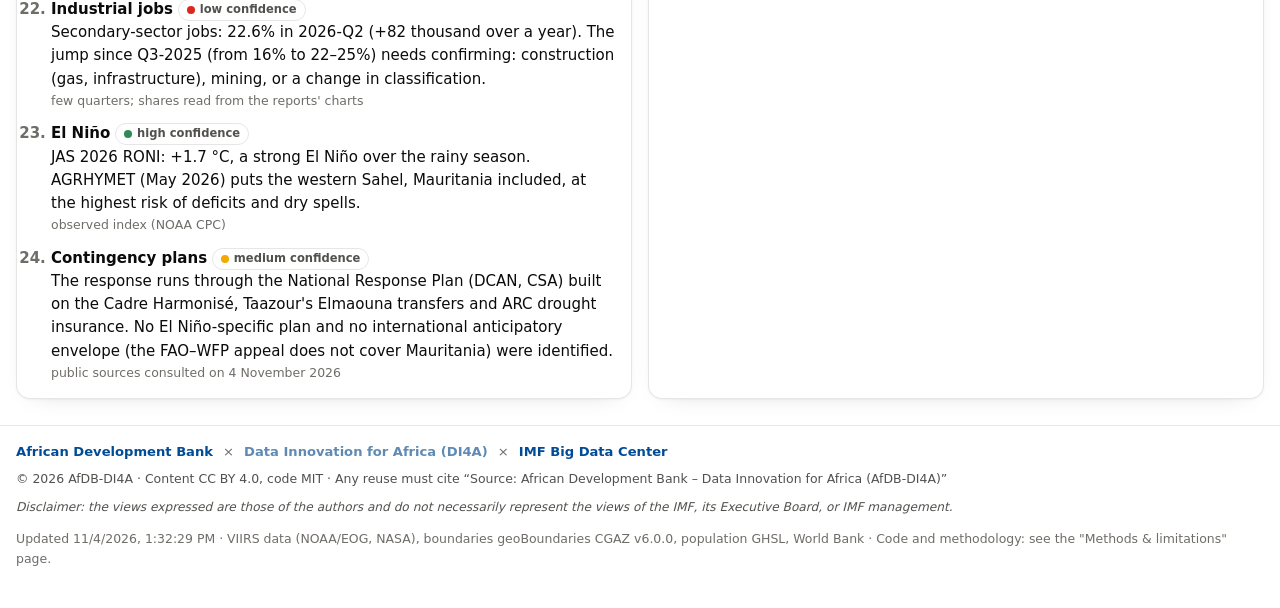
==== commit e3d5743f: "Update NTL dashboard — MRT 2014–2025 — run 2026-11-04 13:34 UTC" ====
--- a/index.html
+++ b/index.html
@@ -7,8 +7,8 @@
 <title>Night-Time Lights and Economic Activity</title>
 <meta name="description" content="Dashboard: economic activity measured with night-time lights (VIIRS) at national and subnational levels.">
 <link rel="icon" href="data:image/svg+xml,%3Csvg xmlns='http://www.w3.org/2000/svg' viewBox='0 0 32 32'%3E%3Crect width='32' height='32' rx='7' fill='%23004C97'/%3E%3Ccircle cx='11' cy='13' r='3' fill='%23F5BD47'/%3E%3Ccircle cx='21' cy='19' r='2' fill='%23F5BD47'/%3E%3Ccircle cx='19' cy='9' r='1.4' fill='%23fde7a6'/%3E%3C/svg%3E">
-<link rel="stylesheet" href="assets/vendor/leaflet.css?v=20261103134746">
-<link rel="stylesheet" href="assets/style.css?v=20261103134746">
+<link rel="stylesheet" href="assets/vendor/leaflet.css?v=20261104133229">
+<link rel="stylesheet" href="assets/style.css?v=20261104133229">
 <script>
   // apply the stored theme before first paint (no flash)
   try { const t = localStorage.getItem("ntl-theme"); if (t === "light" || t === "dark") document.documentElement.dataset.theme = t; } catch (e) {}
@@ -50,6 +50,8 @@
   <a href="#zones" data-page="zones">Activity by zone</a>
   <a href="#industry" data-page="industry">Industrial zones</a>
   <a href="#ports" data-page="ports">Ports &amp; trade</a>
+  <a href="#labour" data-page="labour">Labour market</a>
+  <a href="#climate" data-page="climate">Climate</a>
   <a href="#grid" data-page="grid">Electricity grid</a>
   <a href="#outages" data-page="outages">Power outages</a>
   <a href="#method" data-page="method">Methods &amp; limitations</a>
@@ -280,6 +282,8 @@
   <section class="page" id="page-agri" hidden></section>
   <section class="page" id="page-zones" hidden></section>
   <section class="page" id="page-ports" hidden></section>
+  <section class="page" id="page-labour" hidden></section>
+  <section class="page" id="page-climate" hidden></section>
 
   <!-- ======================= ELECTRICITY GRID / OUTAGES (rendered by assets/elec.js) ======================= -->
   <section class="page" id="page-grid" hidden></section>
@@ -314,12 +318,13 @@
   <p id="foot"></p>
 </footer>
 
-<script src="assets/vendor/leaflet.js?v=20261103134746"></script>
+<script src="assets/vendor/leaflet.js?v=20261104133229"></script>
 <script>window.L || document.write('<link rel="stylesheet" href="https://unpkg.com/leaflet@1.9.4/dist/leaflet.css"><script src="https://unpkg.com/leaflet@1.9.4/dist/leaflet.js"><\/script>')</script>
-<script src="assets/vendor/plotly.min.js?v=20261103134746" charset="utf-8"></script>
+<script src="assets/vendor/plotly.min.js?v=20261104133229" charset="utf-8"></script>
 <script>window.Plotly || document.write('<script src="https://cdn.jsdelivr.net/npm/plotly.js-dist-min@2.35.2/plotly.min.js" charset="utf-8"><\/script>')</script>
-<script src="assets/app.js?v=20261103134746"></script>
-<script src="assets/elec.js?v=20261103134746"></script>
-<script src="assets/econ.js?v=20261103134746"></script>
+<script src="assets/app.js?v=20261104133229"></script>
+<script src="assets/elec.js?v=20261104133229"></script>
+<script src="assets/econ.js?v=20261104133229"></script>
+<script src="assets/lc.js?v=20261104133229"></script>
 </body>
 </html>
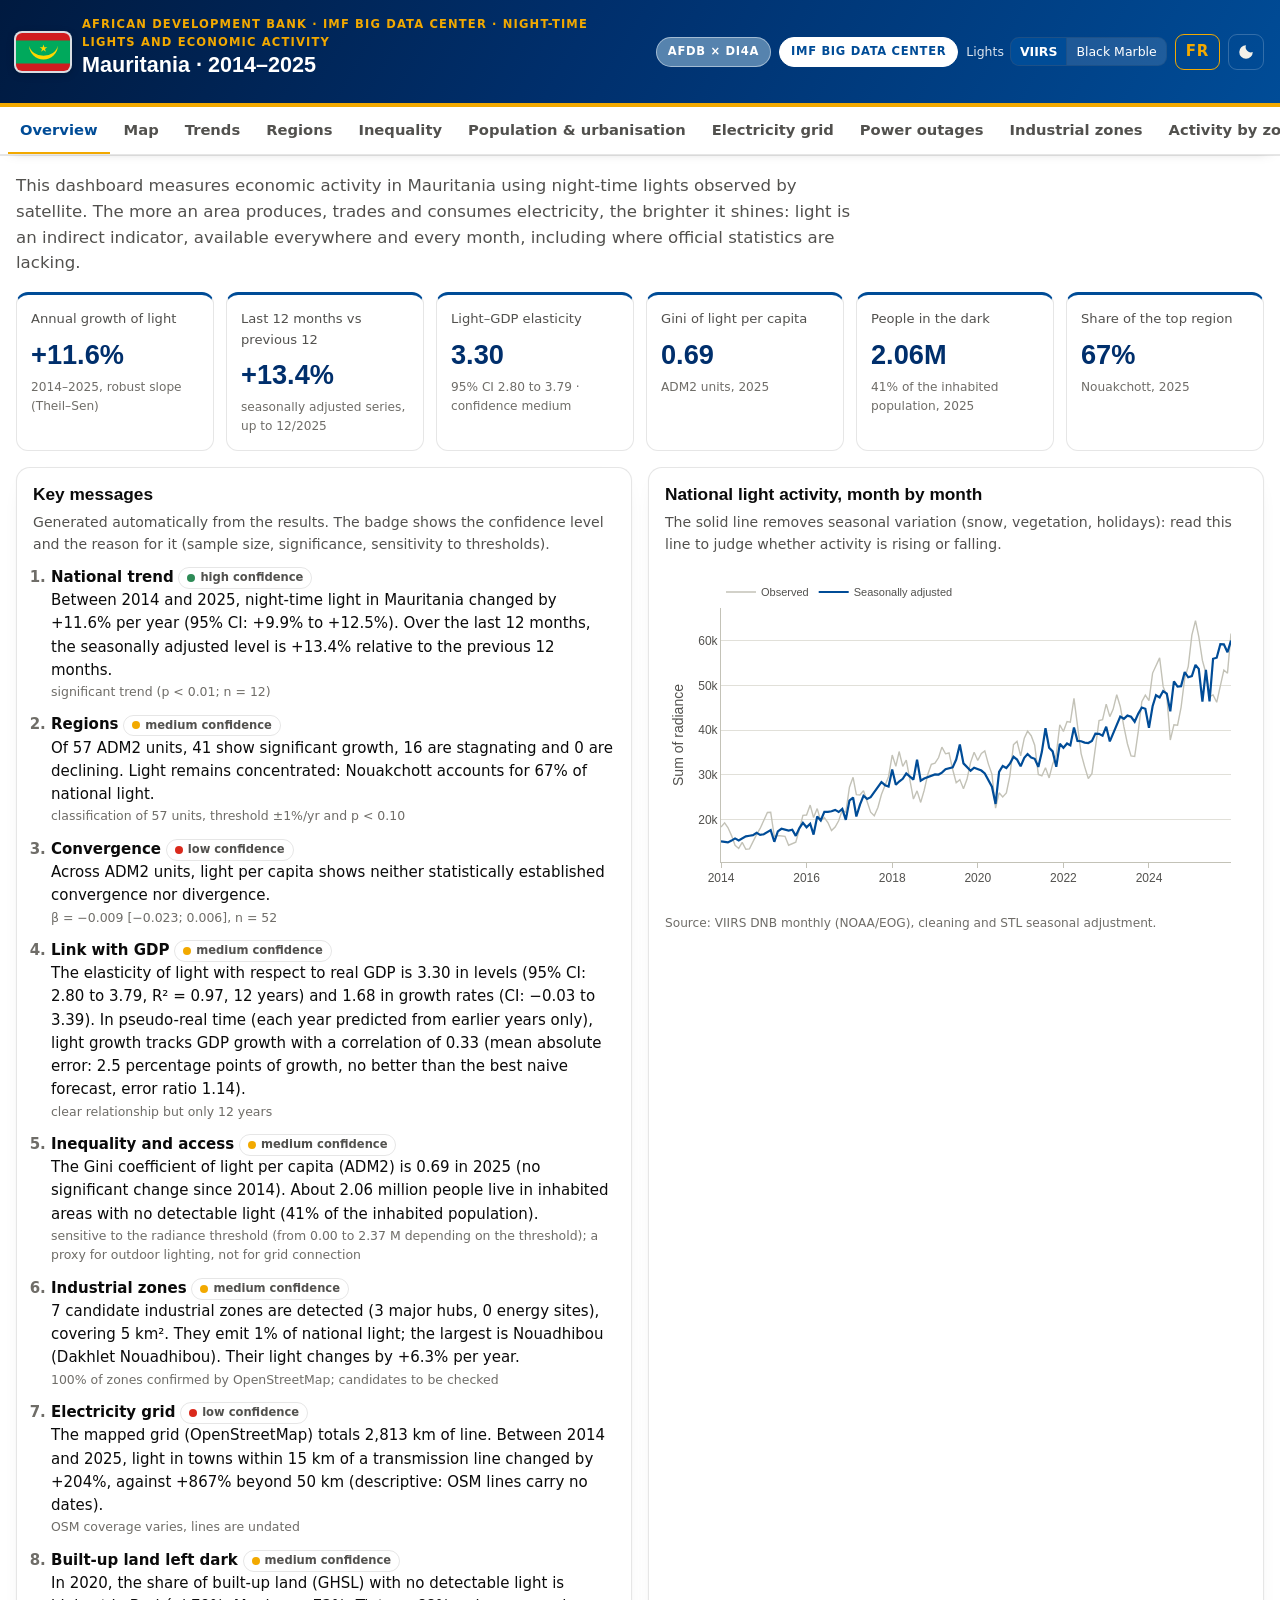
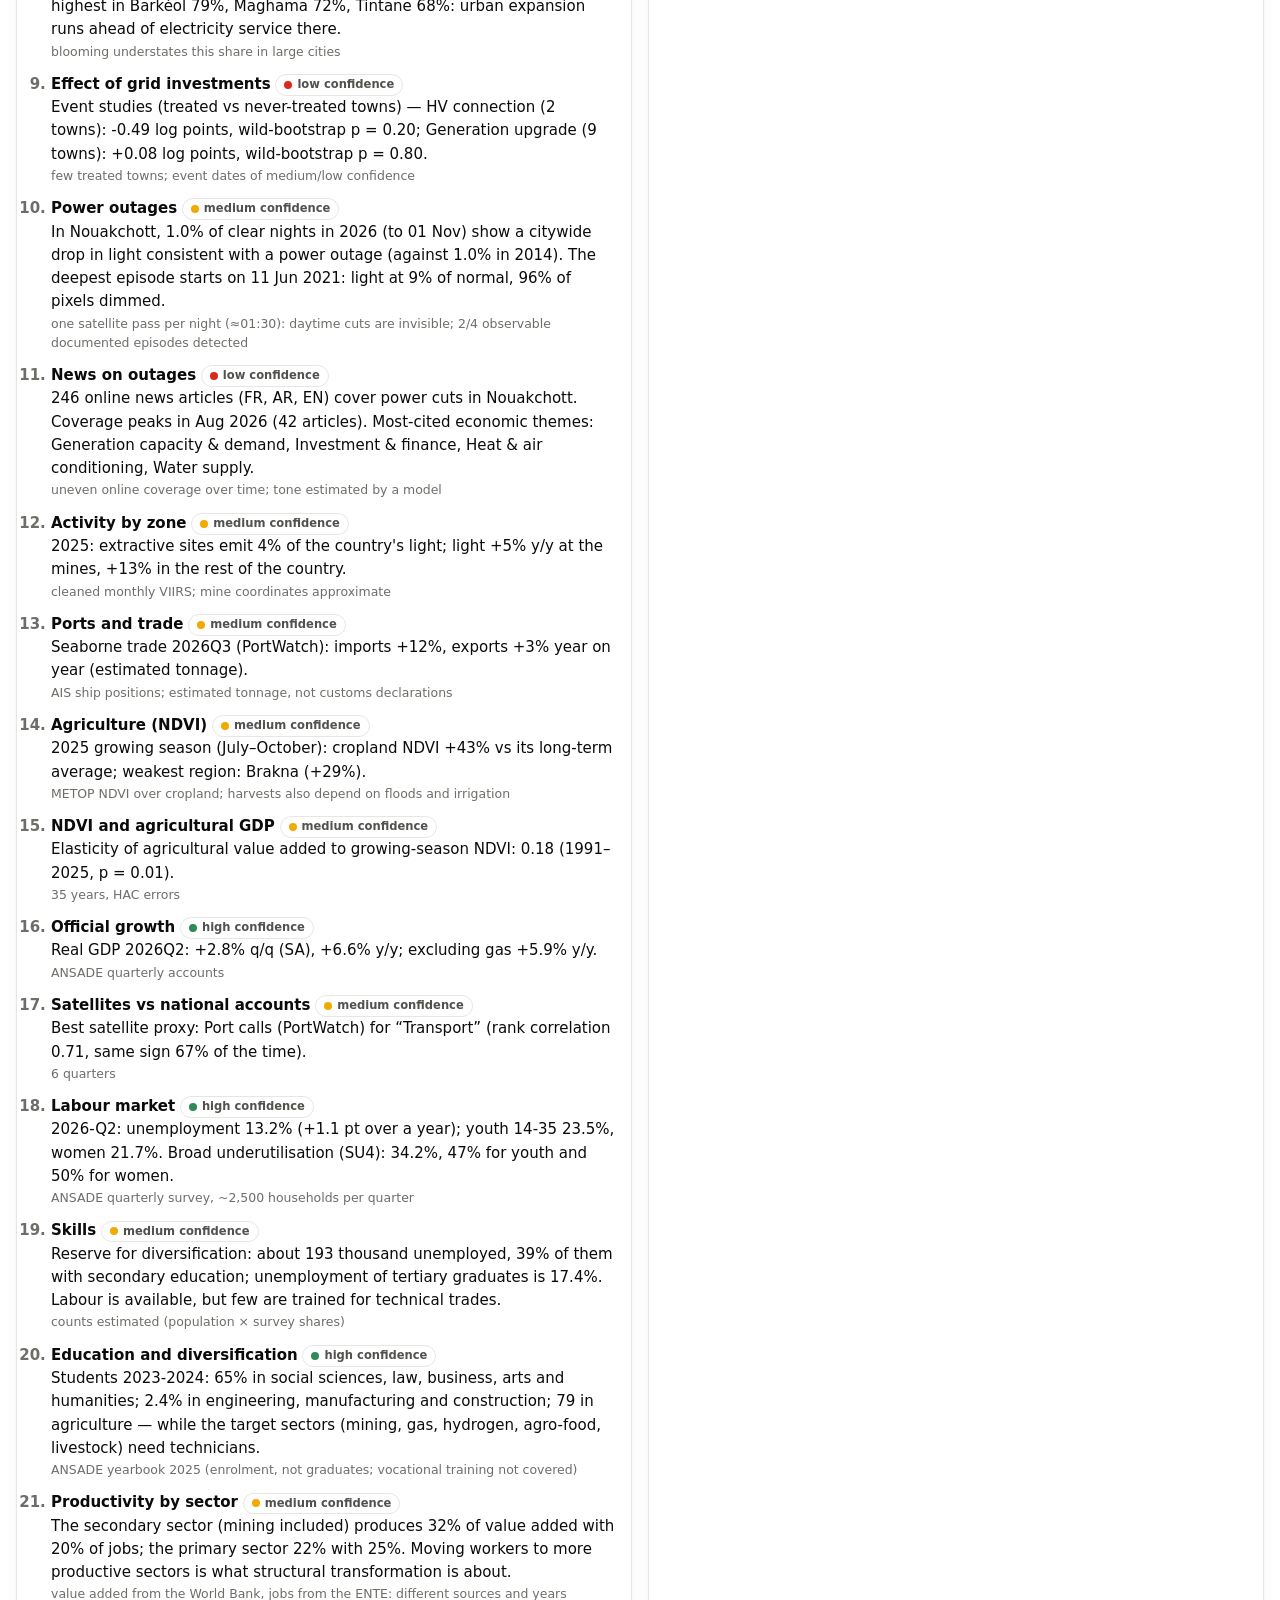
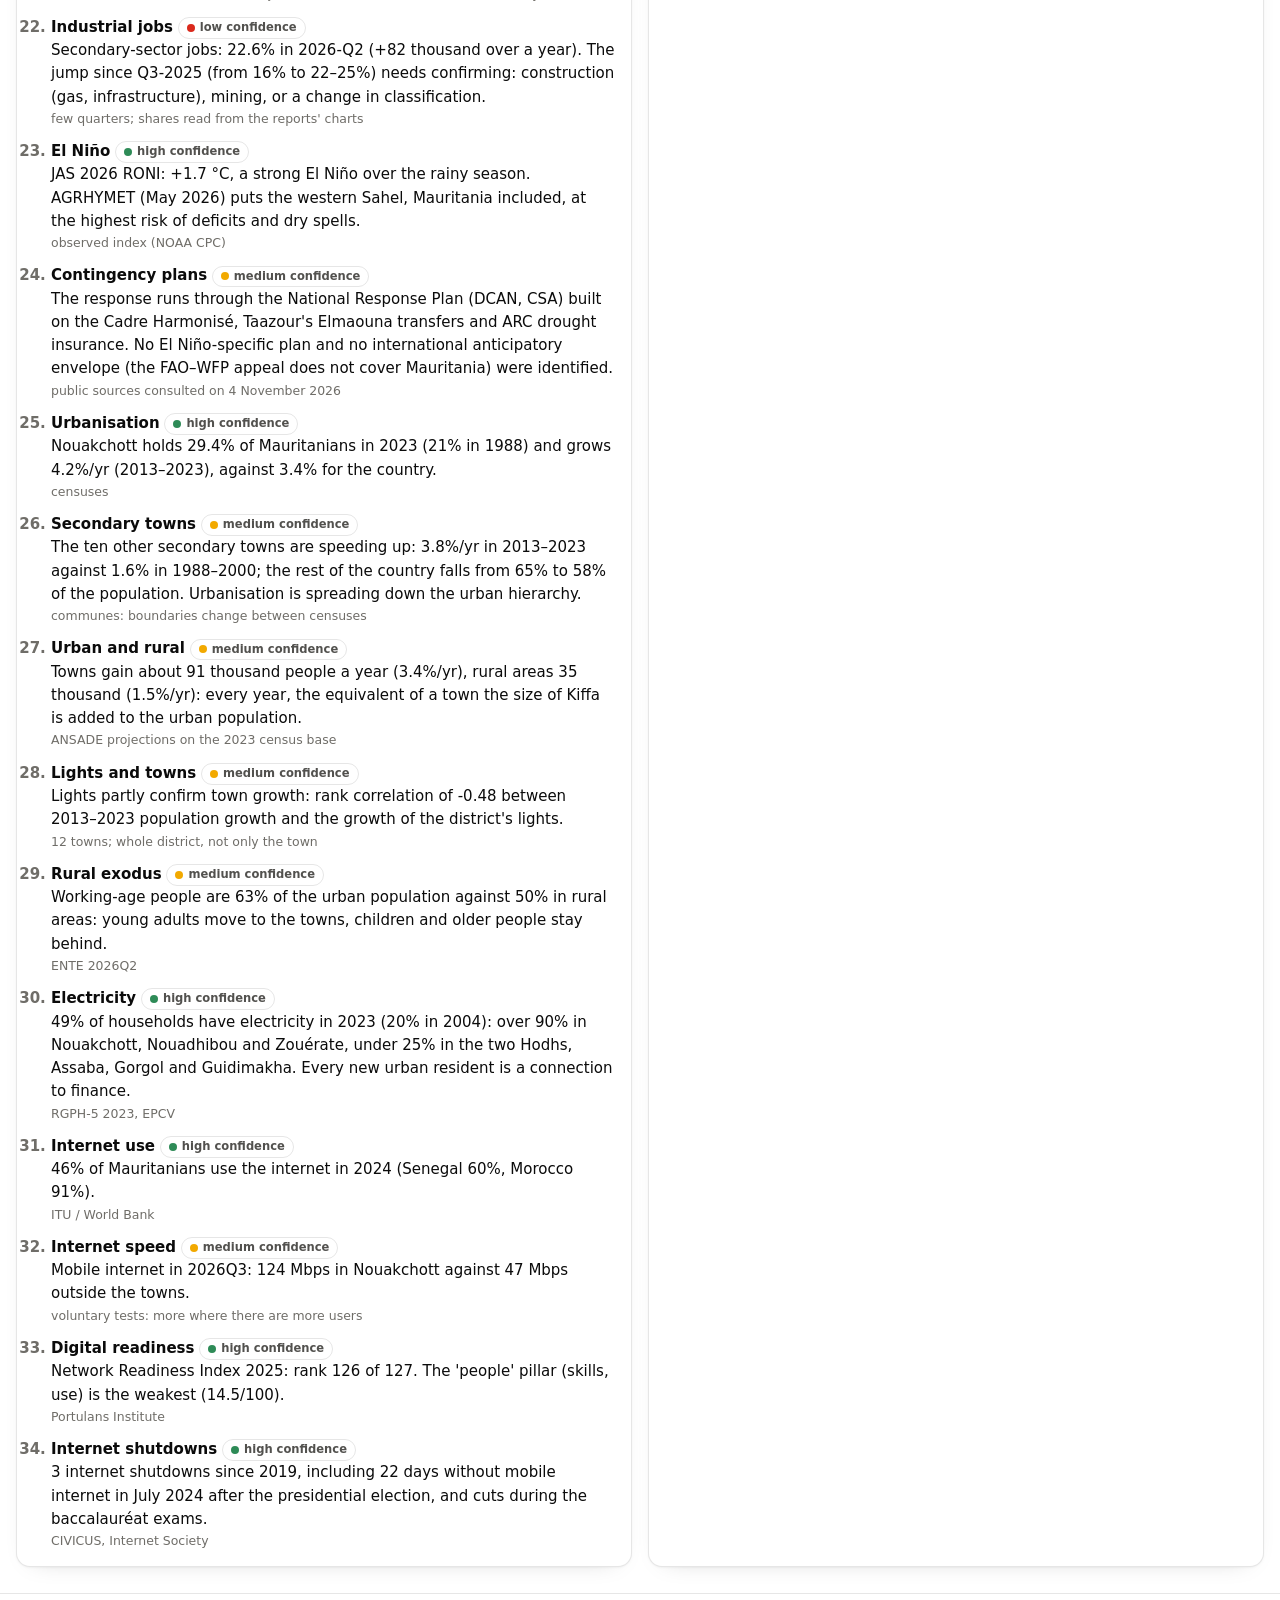
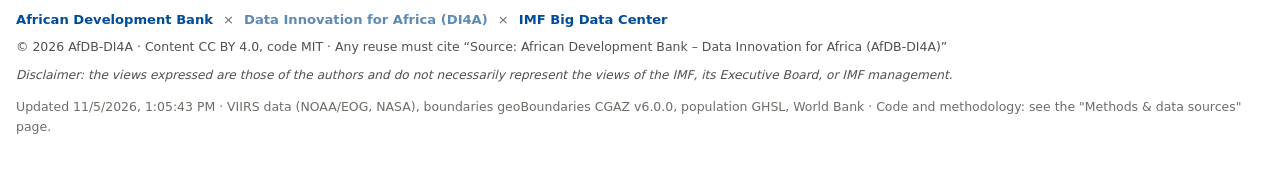
==== commit 7ab4c5b8: "Update NTL dashboard — MRT 2014–2025 — run 2026-11-05 13:06 UTC" ====
--- a/index.html
+++ b/index.html
@@ -7,8 +7,8 @@
 <title>Night-Time Lights and Economic Activity</title>
 <meta name="description" content="Dashboard: economic activity measured with night-time lights (VIIRS) at national and subnational levels.">
 <link rel="icon" href="data:image/svg+xml,%3Csvg xmlns='http://www.w3.org/2000/svg' viewBox='0 0 32 32'%3E%3Crect width='32' height='32' rx='7' fill='%23004C97'/%3E%3Ccircle cx='11' cy='13' r='3' fill='%23F5BD47'/%3E%3Ccircle cx='21' cy='19' r='2' fill='%23F5BD47'/%3E%3Ccircle cx='19' cy='9' r='1.4' fill='%23fde7a6'/%3E%3C/svg%3E">
-<link rel="stylesheet" href="assets/vendor/leaflet.css?v=20261104133229">
-<link rel="stylesheet" href="assets/style.css?v=20261104133229">
+<link rel="stylesheet" href="assets/vendor/leaflet.css?v=20261105130543">
+<link rel="stylesheet" href="assets/style.css?v=20261105130543">
 <script>
   // apply the stored theme before first paint (no flash)
   try { const t = localStorage.getItem("ntl-theme"); if (t === "light" || t === "dark") document.documentElement.dataset.theme = t; } catch (e) {}
@@ -27,6 +27,7 @@
   <div class="controls">
     <span class="cobrand">AfDB × DI4A</span>
     <span class="cobrand imf">IMF Big Data Center</span>
+    <div id="ntl-src" class="ntl-src" hidden></div>
     <a id="lang-switch" class="lang-btn" href="#" title="Version française" hreflang="fr">FR</a>
     <label class="sr" for="country-select">Country</label>
     <select id="country-select" hidden></select>
@@ -45,16 +46,18 @@
   <a href="#time" data-page="time">Trends</a>
   <a href="#regions" data-page="regions">Regions</a>
   <a href="#inequality" data-page="inequality">Inequality</a>
-  <a href="#macro" data-page="macro">Growth</a>
-  <a href="#agri" data-page="agri">Agriculture</a>
-  <a href="#zones" data-page="zones">Activity by zone</a>
-  <a href="#industry" data-page="industry">Industrial zones</a>
-  <a href="#ports" data-page="ports">Ports &amp; trade</a>
-  <a href="#labour" data-page="labour">Labour market</a>
-  <a href="#climate" data-page="climate">Climate</a>
+  <a href="#urban" data-page="urban">Population &amp; urbanisation</a>
   <a href="#grid" data-page="grid">Electricity grid</a>
   <a href="#outages" data-page="outages">Power outages</a>
-  <a href="#method" data-page="method">Methods &amp; limitations</a>
+  <a href="#industry" data-page="industry">Industrial zones</a>
+  <a href="#zones" data-page="zones">Activity by zone</a>
+  <a href="#ports" data-page="ports">Ports &amp; trade</a>
+  <a href="#agri" data-page="agri">Agriculture</a>
+  <a href="#macro" data-page="macro">Growth</a>
+  <a href="#labour" data-page="labour">Labour market</a>
+  <a href="#digital" data-page="digital">Digital</a>
+  <a href="#climate" data-page="climate">Climate</a>
+  <a href="#method" data-page="method">Methods &amp; data sources</a>
   <a href="#data" data-page="data">Data</a>
 </nav>
 
@@ -282,7 +285,9 @@
   <section class="page" id="page-agri" hidden></section>
   <section class="page" id="page-zones" hidden></section>
   <section class="page" id="page-ports" hidden></section>
+  <section class="page" id="page-urban" hidden></section>
   <section class="page" id="page-labour" hidden></section>
+  <section class="page" id="page-digital" hidden></section>
   <section class="page" id="page-climate" hidden></section>
 
   <!-- ======================= ELECTRICITY GRID / OUTAGES (rendered by assets/elec.js) ======================= -->
@@ -298,7 +303,7 @@
     <article class="card">
       <h2>Download the data</h2>
       <p class="help">All tables shown can be downloaded. Licences: VIIRS and Black Marble (public domain,
-        attribution requested), geoBoundaries and WorldPop (CC BY 4.0), GHSL (CC BY 4.0), World Bank (CC BY 4.0).</p>
+        attribution requested), geoBoundaries and WorldPop (CC BY 4.0), GHSL (CC BY 4.0), World Bank (CC BY 4.0), Ookla Speedtest open data (CC BY-NC-SA 4.0, non-commercial use).</p>
       <p class="lic-note"><b>© 2026 AfDB-DI4A — CC BY 4.0.</b> Any reuse of these tables, maps or figures must cite: <b>“Source: African Development Bank – Data Innovation for Africa (AfDB-DI4A)”</b>. Full terms in <code>LICENSE.txt</code>.</p>
       <p class="lic-note"><b>Disclaimer: the views expressed are those of the authors and do not necessarily represent the views of the IMF, its Executive Board, or IMF management.</b></p>
       <ul class="downloads" id="downloads"></ul>
@@ -318,13 +323,14 @@
   <p id="foot"></p>
 </footer>
 
-<script src="assets/vendor/leaflet.js?v=20261104133229"></script>
+<script src="assets/vendor/leaflet.js?v=20261105130543"></script>
 <script>window.L || document.write('<link rel="stylesheet" href="https://unpkg.com/leaflet@1.9.4/dist/leaflet.css"><script src="https://unpkg.com/leaflet@1.9.4/dist/leaflet.js"><\/script>')</script>
-<script src="assets/vendor/plotly.min.js?v=20261104133229" charset="utf-8"></script>
+<script src="assets/vendor/plotly.min.js?v=20261105130543" charset="utf-8"></script>
 <script>window.Plotly || document.write('<script src="https://cdn.jsdelivr.net/npm/plotly.js-dist-min@2.35.2/plotly.min.js" charset="utf-8"><\/script>')</script>
-<script src="assets/app.js?v=20261104133229"></script>
-<script src="assets/elec.js?v=20261104133229"></script>
-<script src="assets/econ.js?v=20261104133229"></script>
-<script src="assets/lc.js?v=20261104133229"></script>
+<script src="assets/app.js?v=20261105130543"></script>
+<script src="assets/elec.js?v=20261105130543"></script>
+<script src="assets/econ.js?v=20261105130543"></script>
+<script src="assets/lc.js?v=20261105130543"></script>
+<script src="assets/ud.js?v=20261105130543"></script>
 </body>
 </html>
--- a/assets/style.css
+++ b/assets/style.css
@@ -381,3 +381,19 @@
 .map-legend .sw.na { background: transparent !important; border: 1.5px dashed #707372; }
 .map-legend .classes div { display: flex; align-items: center; gap: 6px; font-size: .78rem; }
 .map-legend .sw { display: inline-block; width: 14px; height: 12px; border-radius: 2px; }
+
+/* v5: light-source switch, info banner, data-sources table */
+.ntl-src { display: inline-flex; align-items: center; gap: 6px; }
+.ntl-src .ntl-lab { color: rgba(255,255,255,.85); font-size: .78rem; }
+.ntl-src .seg button { padding: 4px 9px; font-size: .78rem; }
+.ntl-src .seg { background: rgba(255,255,255,.12); }
+.ntl-src .seg button:not(.on) { color: #fff; }
+.banner.info { background: #e8f1fb; color: #0b3a6b; border-bottom-color: #b9d3f0; }
+.src-table td, .src-table th { font-size: .82rem; vertical-align: top; }
+.src-table td:first-child { white-space: nowrap; }
+ul.small { font-size: .85rem; }
+@media (max-width: 760px) { .ntl-src .ntl-lab { display: none; } }
+.ud-left th, .ud-left td { text-align: left !important; white-space: normal !important; }
+.src-table td:nth-child(2) { min-width: 200px; } .src-table td:nth-child(3) { min-width: 240px; }
+.ntl-src .seg button { white-space: nowrap; }
+.ntl-src .seg button.on { background: #F2A900; color: #001A40; font-weight: 700; }
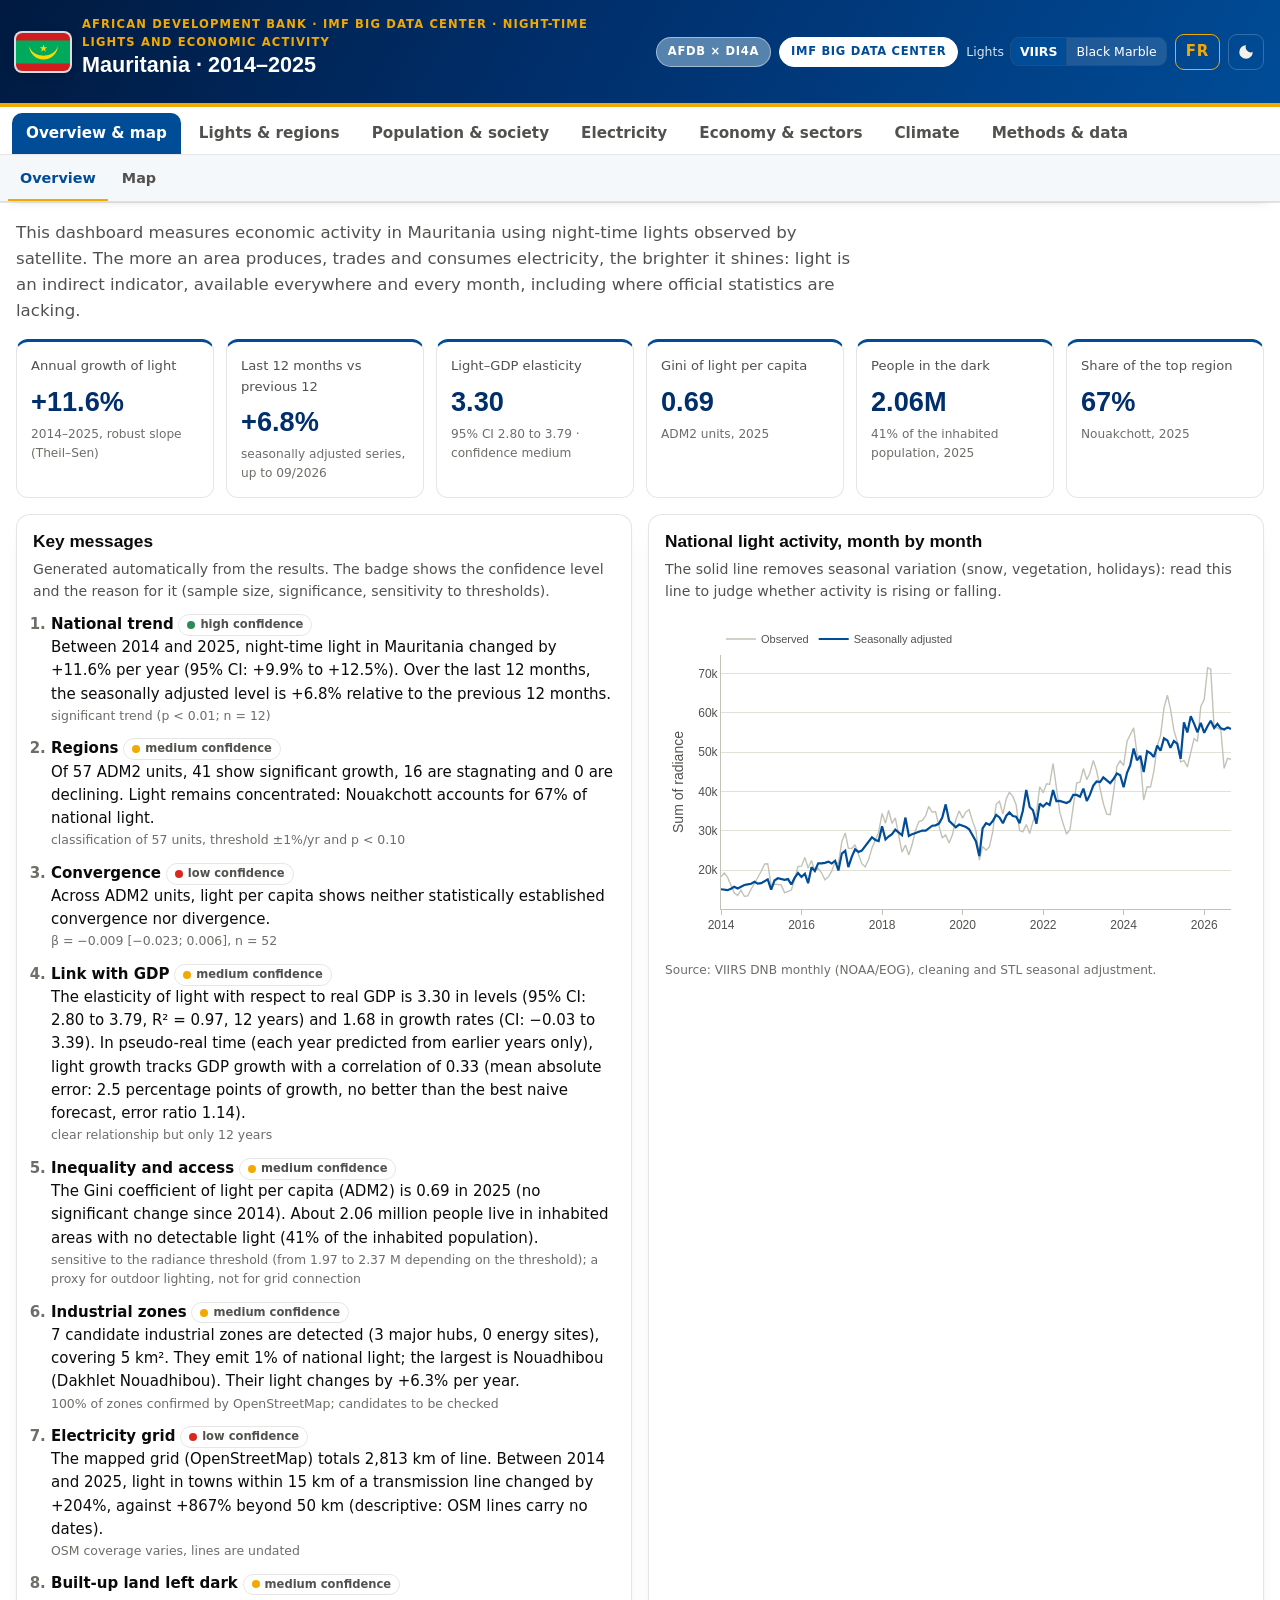
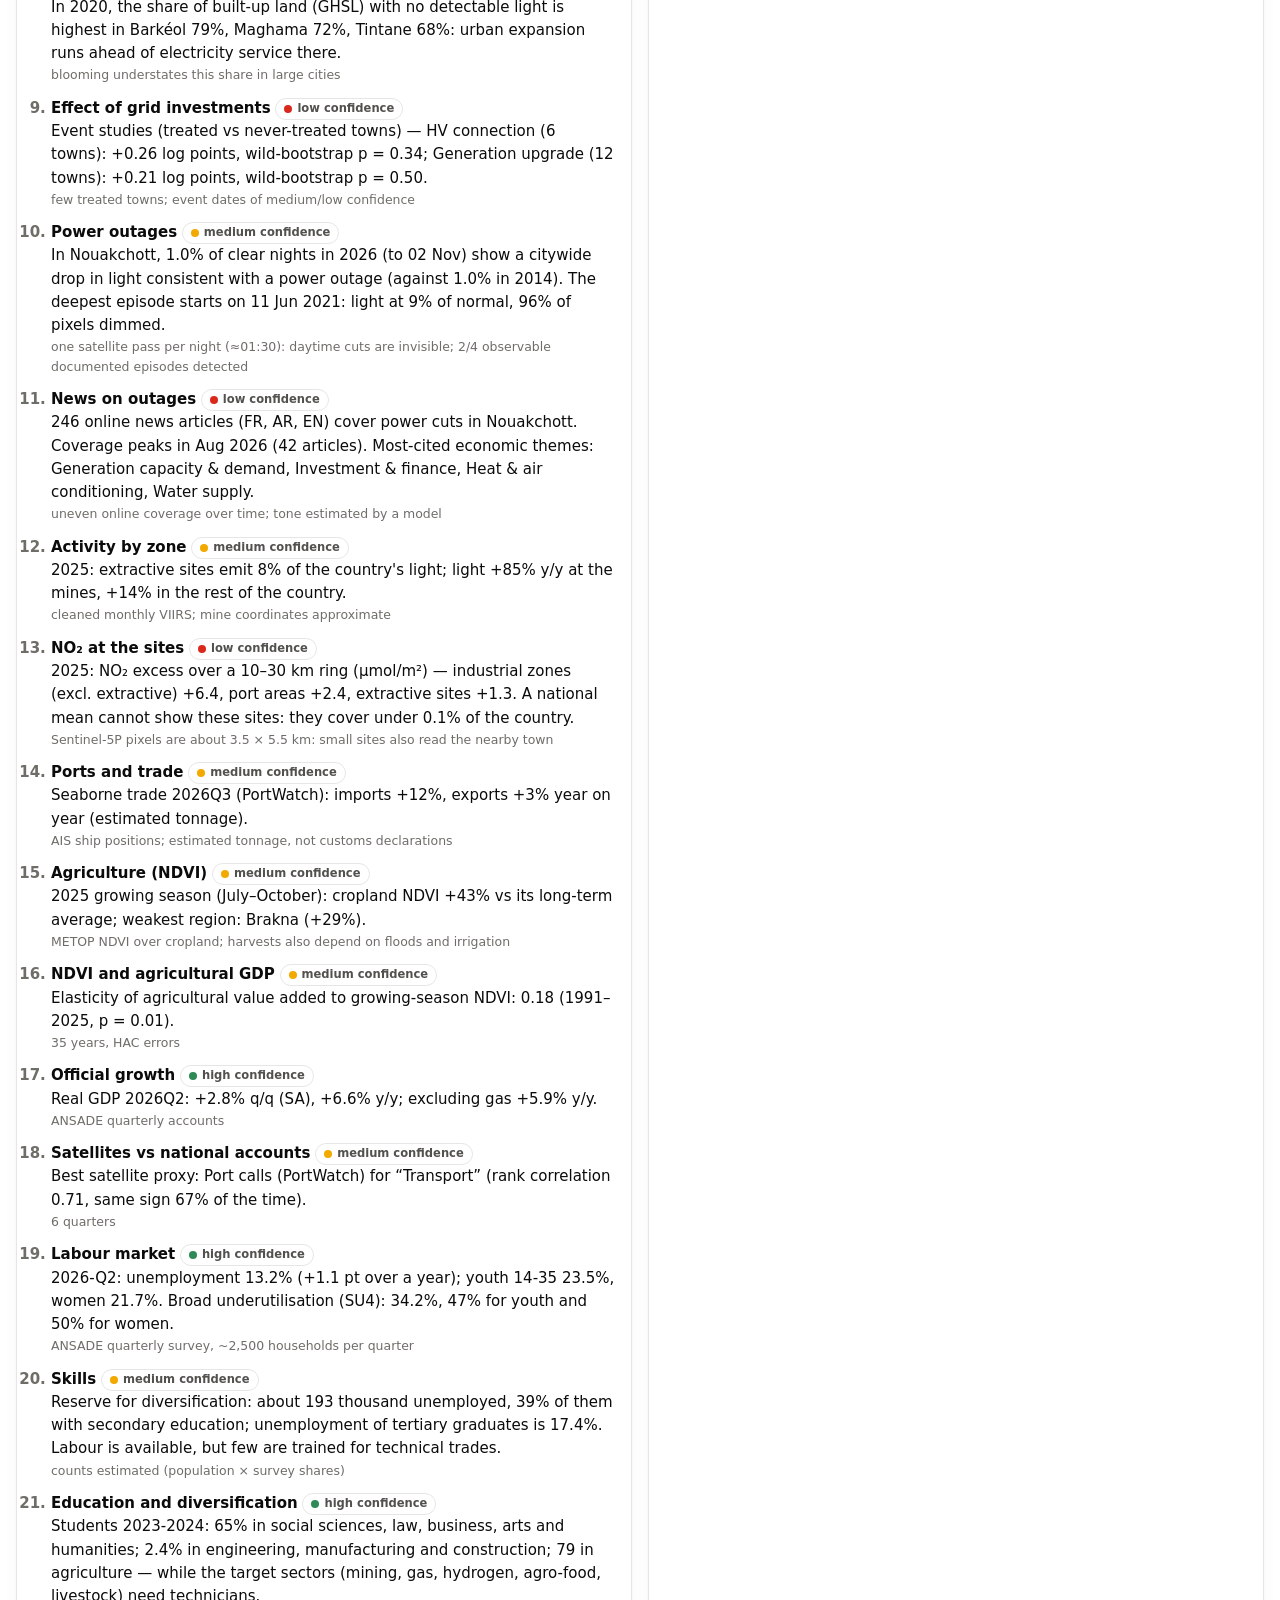
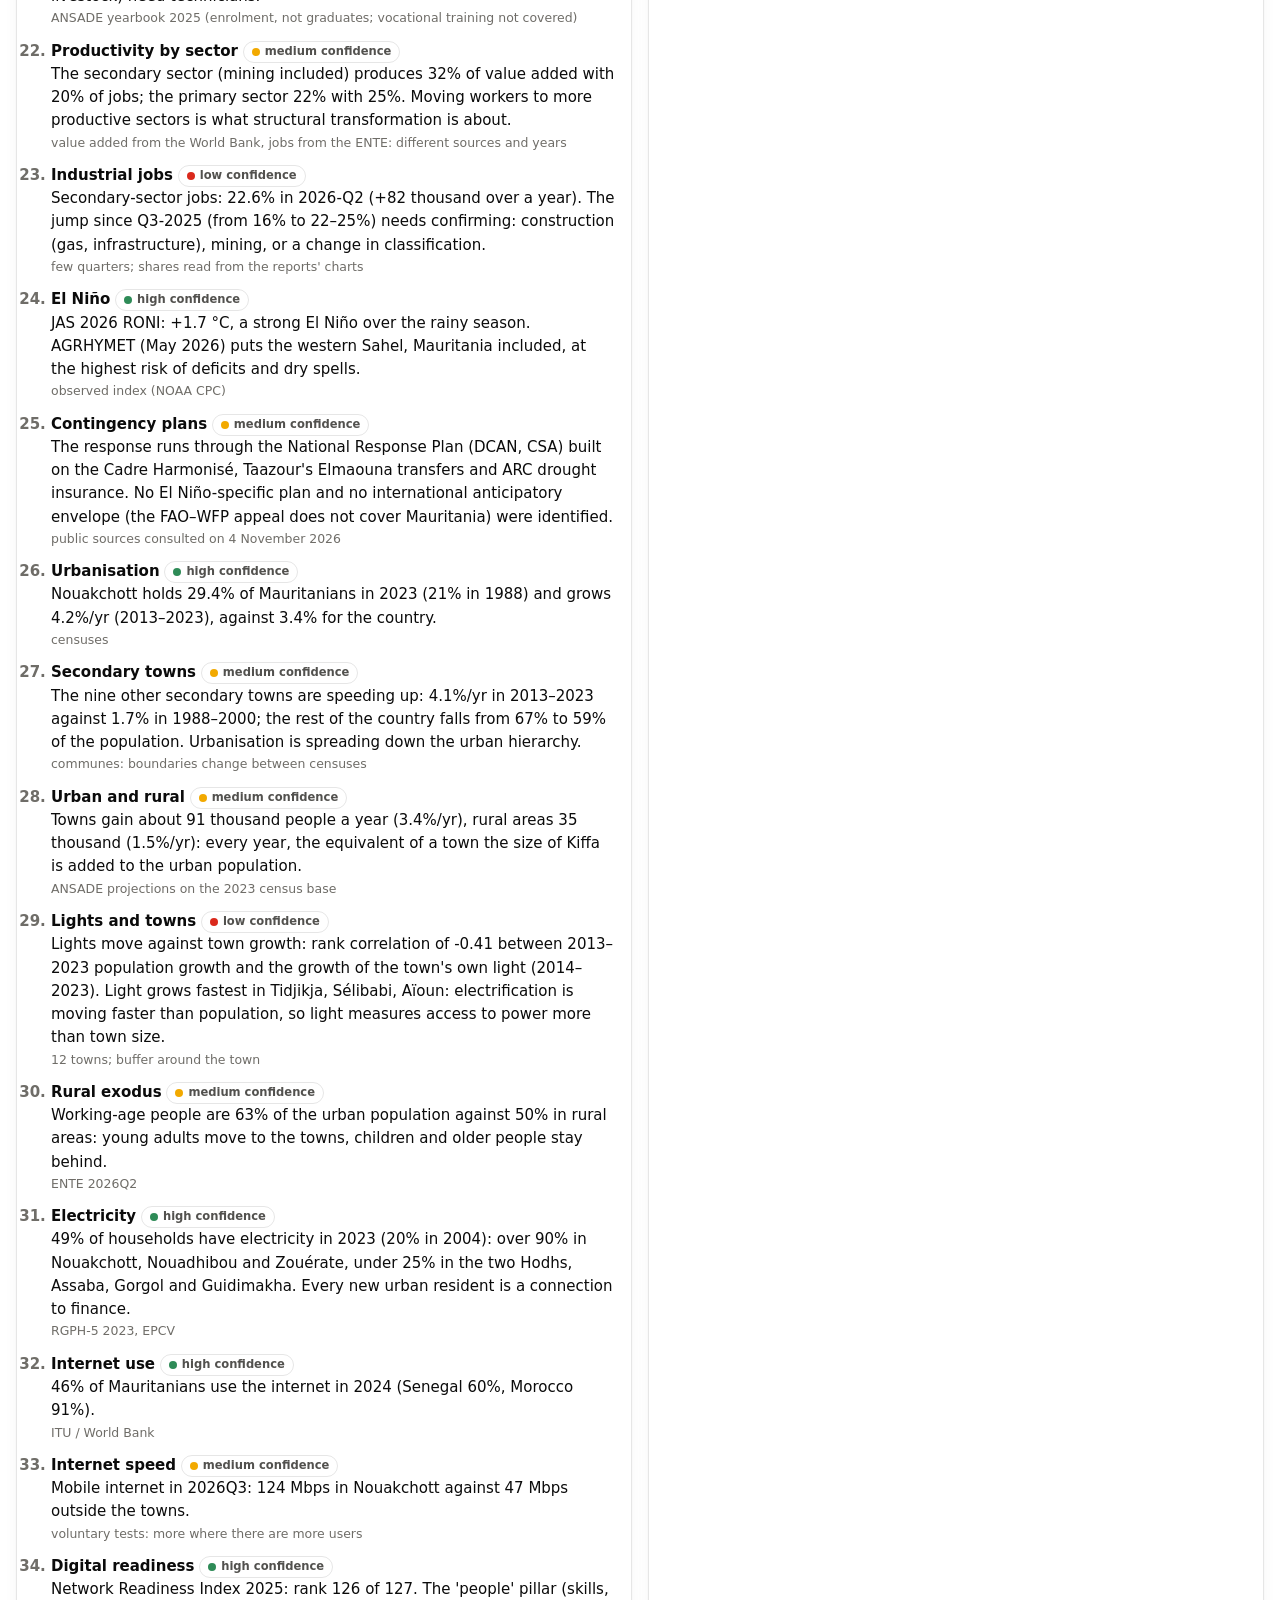
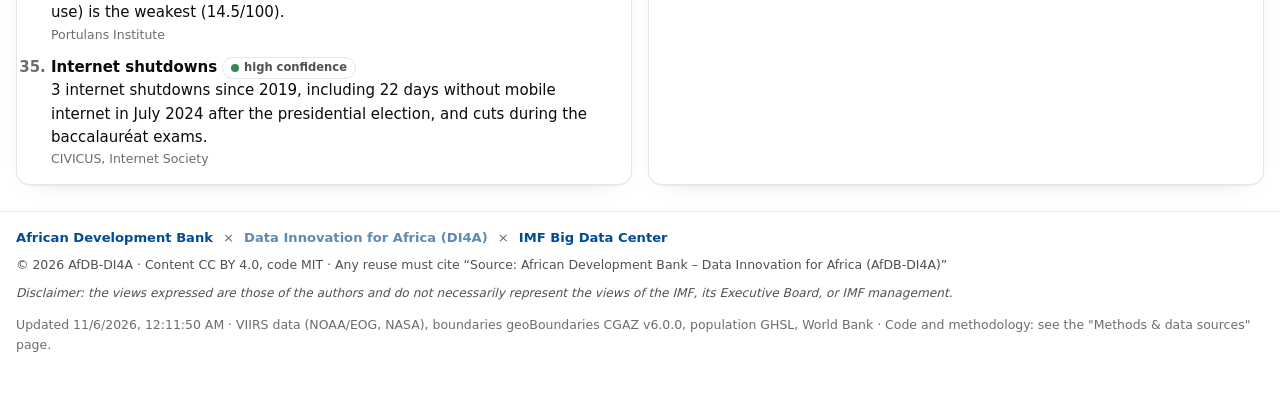
==== commit 50d19eaa: "Update NTL dashboard — MRT 2014–2025 — run 2026-11-06 00:37 UTC" ====
--- a/index.html
+++ b/index.html
@@ -7,8 +7,8 @@
 <title>Night-Time Lights and Economic Activity</title>
 <meta name="description" content="Dashboard: economic activity measured with night-time lights (VIIRS) at national and subnational levels.">
 <link rel="icon" href="data:image/svg+xml,%3Csvg xmlns='http://www.w3.org/2000/svg' viewBox='0 0 32 32'%3E%3Crect width='32' height='32' rx='7' fill='%23004C97'/%3E%3Ccircle cx='11' cy='13' r='3' fill='%23F5BD47'/%3E%3Ccircle cx='21' cy='19' r='2' fill='%23F5BD47'/%3E%3Ccircle cx='19' cy='9' r='1.4' fill='%23fde7a6'/%3E%3C/svg%3E">
-<link rel="stylesheet" href="assets/vendor/leaflet.css?v=20261105130543">
-<link rel="stylesheet" href="assets/style.css?v=20261105130543">
+<link rel="stylesheet" href="assets/vendor/leaflet.css?v=20261106001150">
+<link rel="stylesheet" href="assets/style.css?v=20261106001150">
 <script>
   // apply the stored theme before first paint (no flash)
   try { const t = localStorage.getItem("ntl-theme"); if (t === "light" || t === "dark") document.documentElement.dataset.theme = t; } catch (e) {}
@@ -40,25 +40,34 @@
   ⚠️ <strong>Synthetic test data</strong>: this dashboard is only meant to check the processing pipeline.
   None of the figures shown are real statistics.
 </div>
+<nav class="topics" aria-label="Topics">
+  <a href="#overview" data-topic="home">Overview & map</a>
+  <a href="#time" data-topic="lights">Lights & regions</a>
+  <a href="#urban" data-topic="people">Population & society</a>
+  <a href="#grid" data-topic="energy">Electricity</a>
+  <a href="#macro" data-topic="economy">Economy & sectors</a>
+  <a href="#climate" data-topic="climate">Climate</a>
+  <a href="#method" data-topic="about">Methods & data</a>
+</nav>
 <nav class="tabs" aria-label="Pages">
-  <a href="#overview" data-page="overview">Overview</a>
-  <a href="#map" data-page="map">Map</a>
-  <a href="#time" data-page="time">Trends</a>
-  <a href="#regions" data-page="regions">Regions</a>
-  <a href="#inequality" data-page="inequality">Inequality</a>
-  <a href="#urban" data-page="urban">Population &amp; urbanisation</a>
-  <a href="#grid" data-page="grid">Electricity grid</a>
-  <a href="#outages" data-page="outages">Power outages</a>
-  <a href="#industry" data-page="industry">Industrial zones</a>
-  <a href="#zones" data-page="zones">Activity by zone</a>
-  <a href="#ports" data-page="ports">Ports &amp; trade</a>
-  <a href="#agri" data-page="agri">Agriculture</a>
-  <a href="#macro" data-page="macro">Growth</a>
-  <a href="#labour" data-page="labour">Labour market</a>
-  <a href="#digital" data-page="digital">Digital</a>
-  <a href="#climate" data-page="climate">Climate</a>
-  <a href="#method" data-page="method">Methods &amp; data sources</a>
-  <a href="#data" data-page="data">Data</a>
+  <a href="#overview" data-page="overview" data-topic="home">Overview</a>
+  <a href="#map" data-page="map" data-topic="home">Map</a>
+  <a href="#time" data-page="time" data-topic="lights">Trends</a>
+  <a href="#regions" data-page="regions" data-topic="lights">Regions</a>
+  <a href="#inequality" data-page="inequality" data-topic="lights">Inequality</a>
+  <a href="#urban" data-page="urban" data-topic="people">Population &amp; urbanisation</a>
+  <a href="#labour" data-page="labour" data-topic="people">Labour market</a>
+  <a href="#digital" data-page="digital" data-topic="people">Digital</a>
+  <a href="#grid" data-page="grid" data-topic="energy">Electricity grid</a>
+  <a href="#outages" data-page="outages" data-topic="energy">Power outages</a>
+  <a href="#macro" data-page="macro" data-topic="economy">Growth</a>
+  <a href="#industry" data-page="industry" data-topic="economy">Industrial zones</a>
+  <a href="#zones" data-page="zones" data-topic="economy">Activity by zone</a>
+  <a href="#ports" data-page="ports" data-topic="economy">Ports &amp; trade</a>
+  <a href="#agri" data-page="agri" data-topic="economy">Agriculture</a>
+  <a href="#climate" data-page="climate" data-topic="climate">Climate</a>
+  <a href="#method" data-page="method" data-topic="about">Methods &amp; data sources</a>
+  <a href="#data" data-page="data" data-topic="about">Data</a>
 </nav>
 
 <main id="main" class="wrap">
@@ -212,11 +221,11 @@
     <h2 class="section-title">Populations "in the dark"</h2>
     <div class="grid two">
       <article class="card">
-        <h3>People living in areas with no detectable light</h3>
-        <p class="help">The shaded band shows the range obtained with different radiance thresholds: it is the
-          uncertainty margin of the indicator.</p>
+        <h3>Population in lit settled areas and access to electricity</h3>
+        <p class="help">Share of the settled population living in pixels lit in EOG's cleaned annual image (background and
+          short-lived lights removed), against the World Bank access rate. Band: cut-offs of 0.25 to 1 nW on the same image.</p>
         <div class="chart" id="i-dark"></div>
-        <p class="source">Sources: VIIRS VNL V2; GHSL/WorldPop; World Bank (EG.ELC.ACCS.ZS).</p>
+        <p class="source">Sources: VIIRS VNL V2, EOG cleaned image (average_masked); GHSL/WorldPop; World Bank (EG.ELC.ACCS.ZS).</p>
       </article>
       <article class="card">
         <h3>Where are they?</h3>
@@ -323,14 +332,14 @@
   <p id="foot"></p>
 </footer>
 
-<script src="assets/vendor/leaflet.js?v=20261105130543"></script>
+<script src="assets/vendor/leaflet.js?v=20261106001150"></script>
 <script>window.L || document.write('<link rel="stylesheet" href="https://unpkg.com/leaflet@1.9.4/dist/leaflet.css"><script src="https://unpkg.com/leaflet@1.9.4/dist/leaflet.js"><\/script>')</script>
-<script src="assets/vendor/plotly.min.js?v=20261105130543" charset="utf-8"></script>
+<script src="assets/vendor/plotly.min.js?v=20261106001150" charset="utf-8"></script>
 <script>window.Plotly || document.write('<script src="https://cdn.jsdelivr.net/npm/plotly.js-dist-min@2.35.2/plotly.min.js" charset="utf-8"><\/script>')</script>
-<script src="assets/app.js?v=20261105130543"></script>
-<script src="assets/elec.js?v=20261105130543"></script>
-<script src="assets/econ.js?v=20261105130543"></script>
-<script src="assets/lc.js?v=20261105130543"></script>
-<script src="assets/ud.js?v=20261105130543"></script>
+<script src="assets/app.js?v=20261106001150"></script>
+<script src="assets/elec.js?v=20261106001150"></script>
+<script src="assets/econ.js?v=20261106001150"></script>
+<script src="assets/lc.js?v=20261106001150"></script>
+<script src="assets/ud.js?v=20261106001150"></script>
 </body>
 </html>
--- a/assets/style.css
+++ b/assets/style.css
@@ -397,3 +397,16 @@
 .src-table td:nth-child(2) { min-width: 200px; } .src-table td:nth-child(3) { min-width: 240px; }
 .ntl-src .seg button { white-space: nowrap; }
 .ntl-src .seg button.on { background: #F2A900; color: #001A40; font-weight: 700; }
+
+/* v6: topics with sub-tabs */
+.topics { position: sticky; top: 0; z-index: 1210; display: flex; gap: 4px; overflow-x: auto; scrollbar-width: none; padding: 6px 12px 0;
+  background: var(--surface, #fff); border-bottom: 1px solid var(--border, #e3e6e4); }
+.topics::-webkit-scrollbar { display: none; }
+.topics a { flex: none; padding: 9px 14px 8px; border-radius: 10px 10px 0 0; text-decoration: none; color: var(--ink-2); font-weight: 650; font-size: .95rem; }
+.topics a:hover { color: var(--ink); background: rgba(0,76,151,.06); }
+.topics a[aria-current="true"] { color: #fff; background: var(--afdb, #004C97); }
+.tabs { top: 44px; background: rgba(0,76,151,.04); }
+.tabs a[hidden] { display: none; }
+.tabs a { font-size: .9rem; }
+.panel-grid { display: grid; grid-template-columns: repeat(auto-fill, minmax(320px, 1fr)); gap: 12px; }
+.panel-grid .chart { height: 240px; }
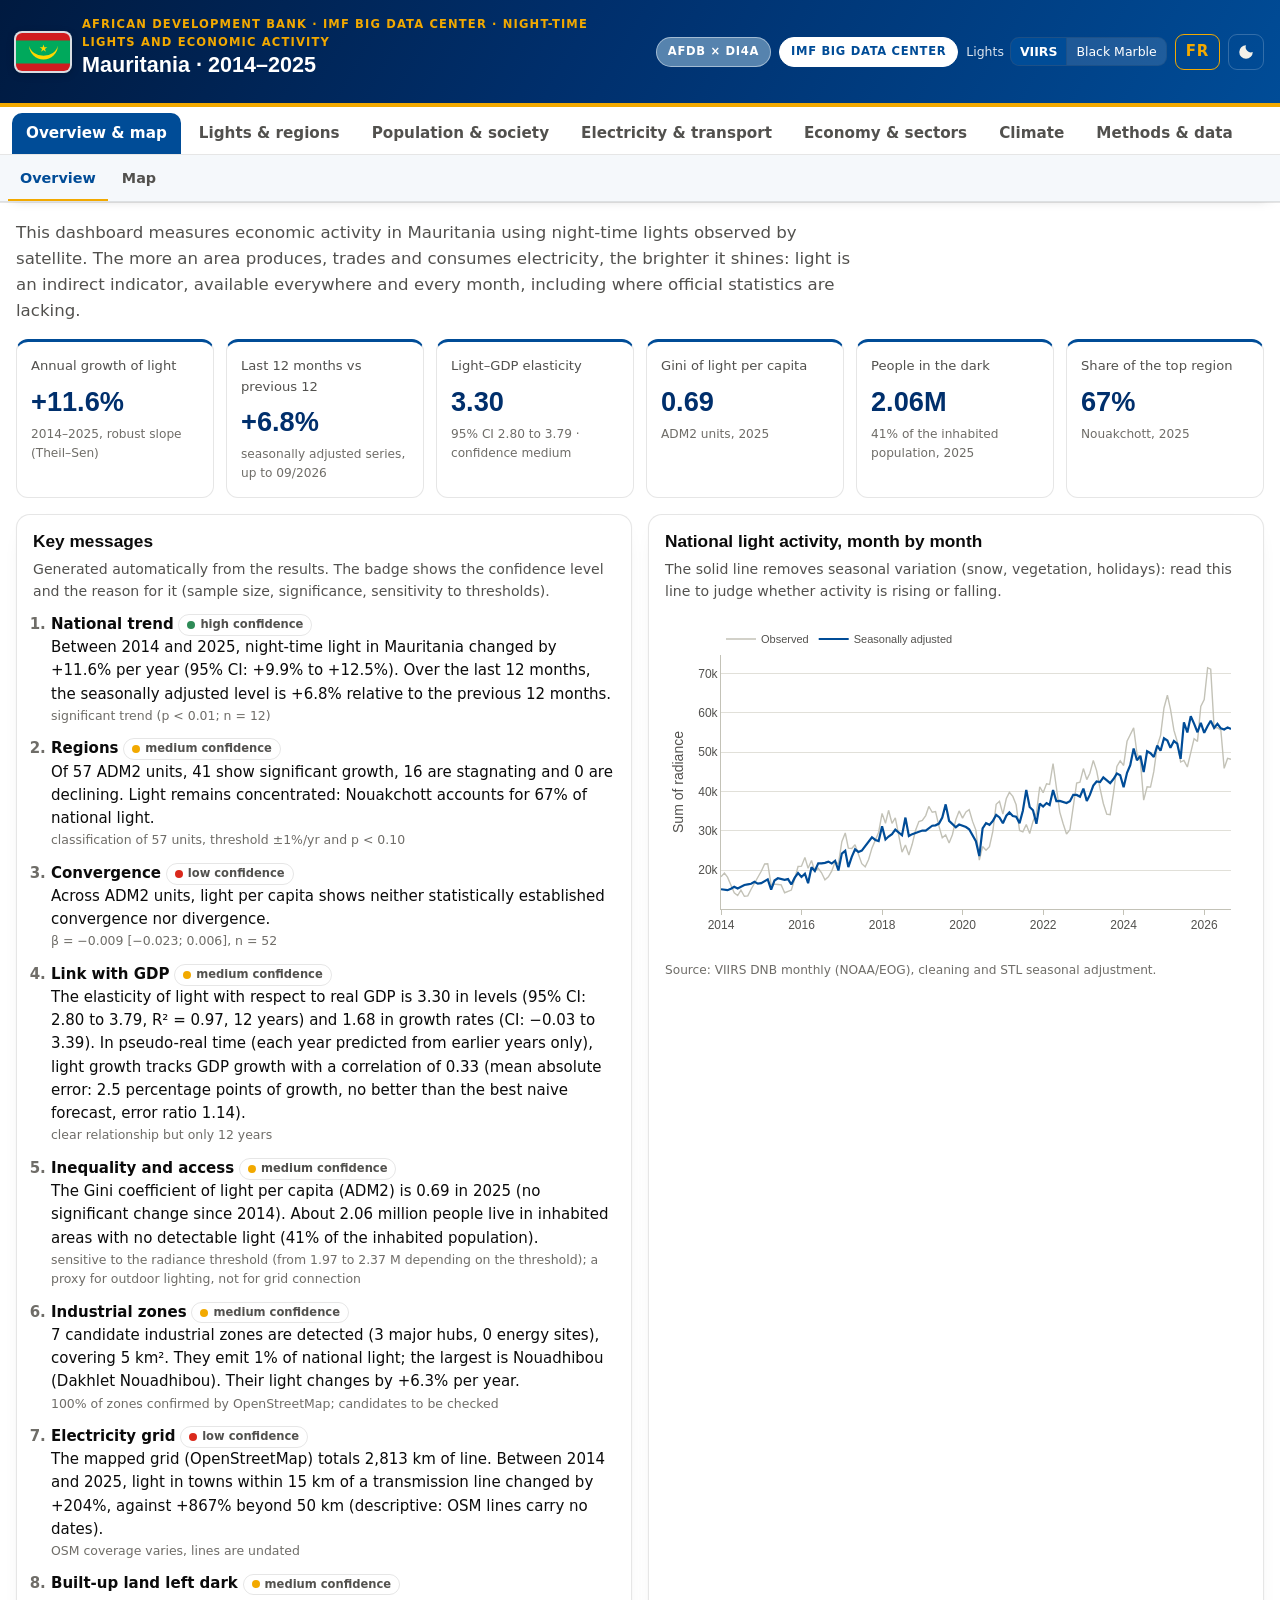
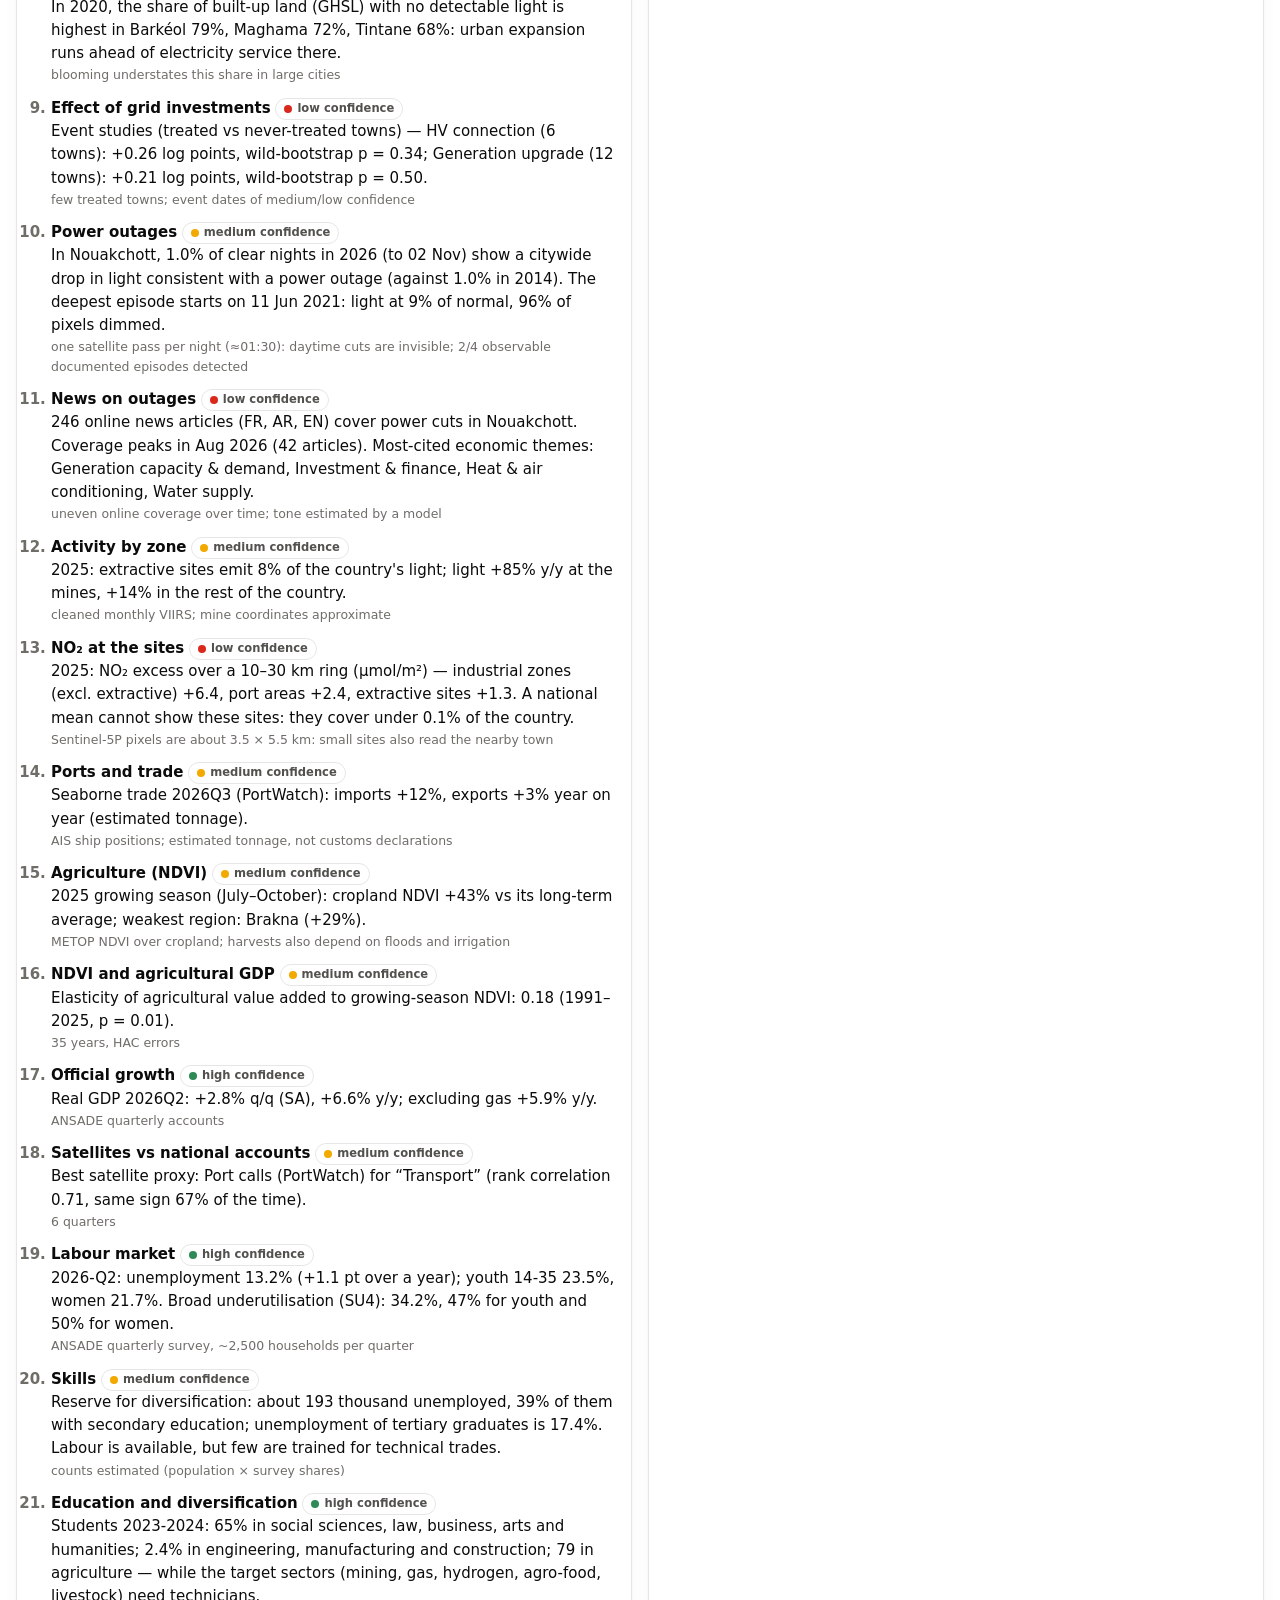
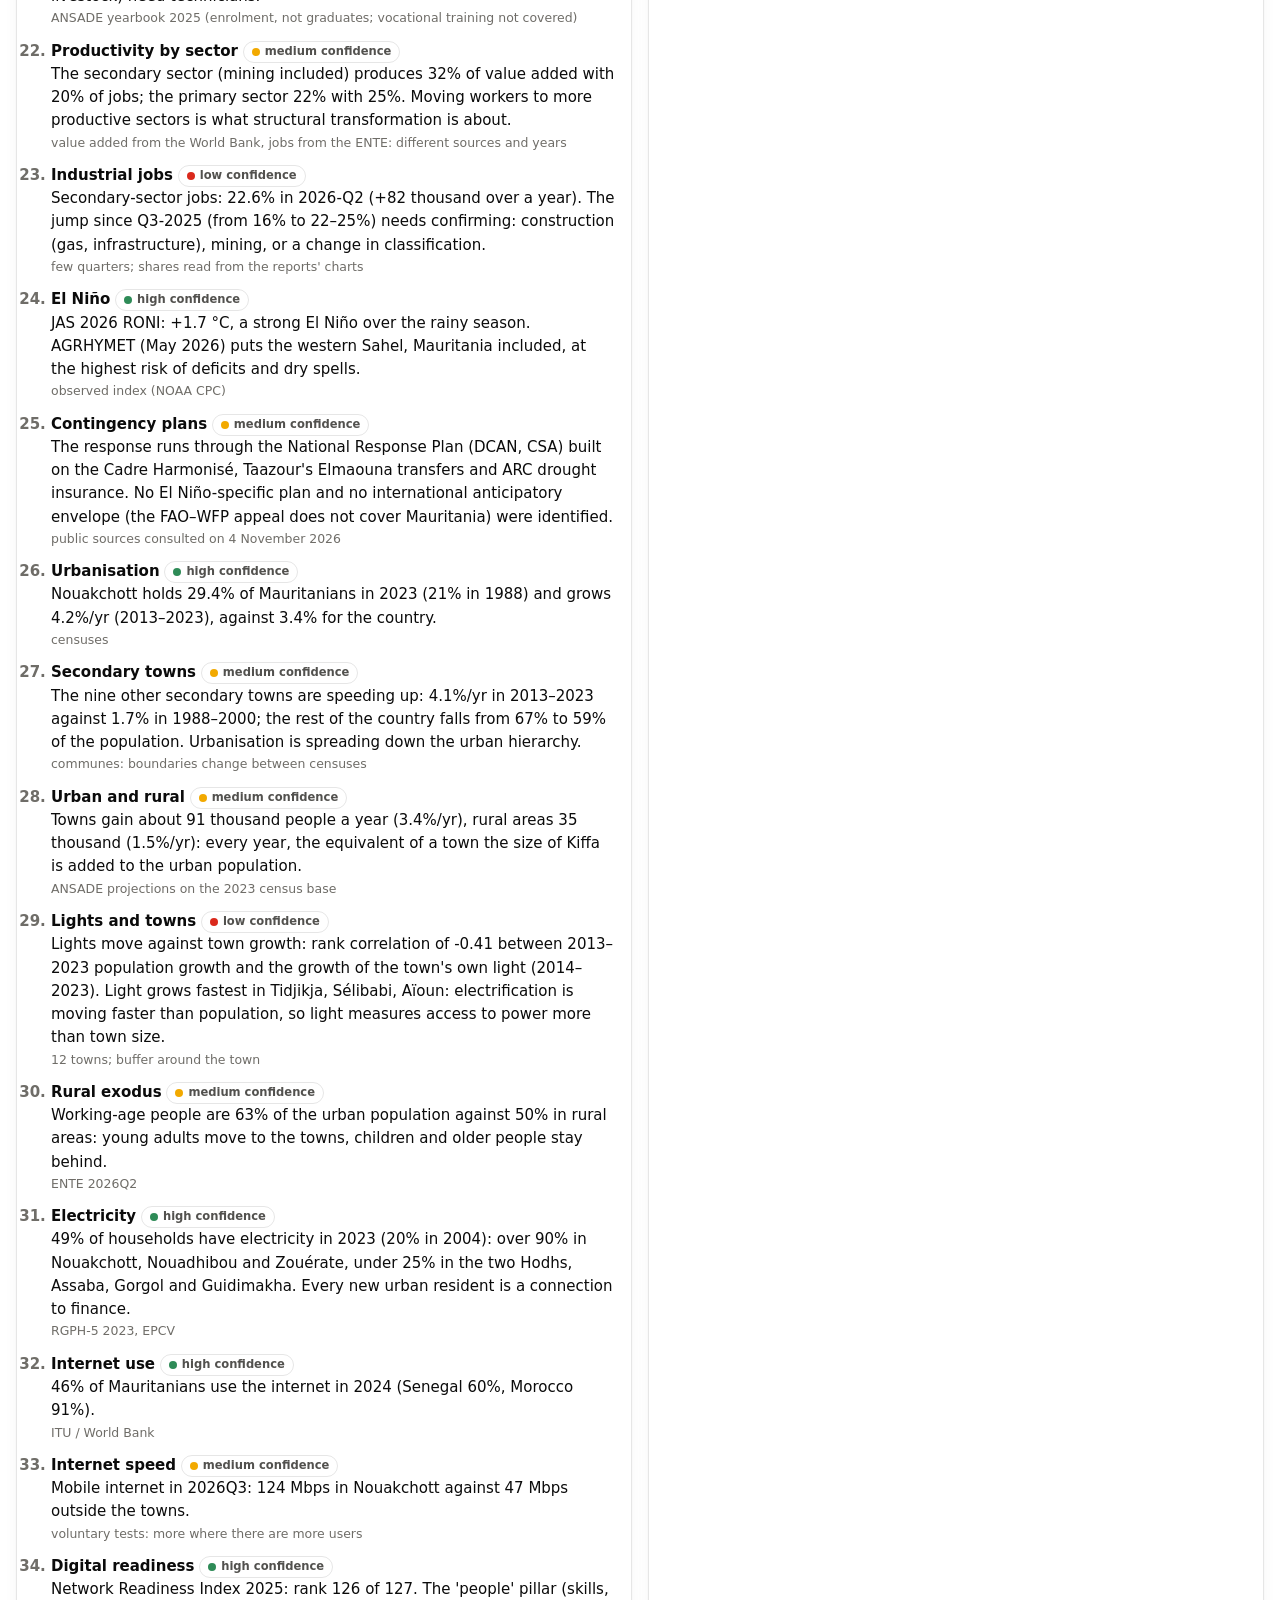
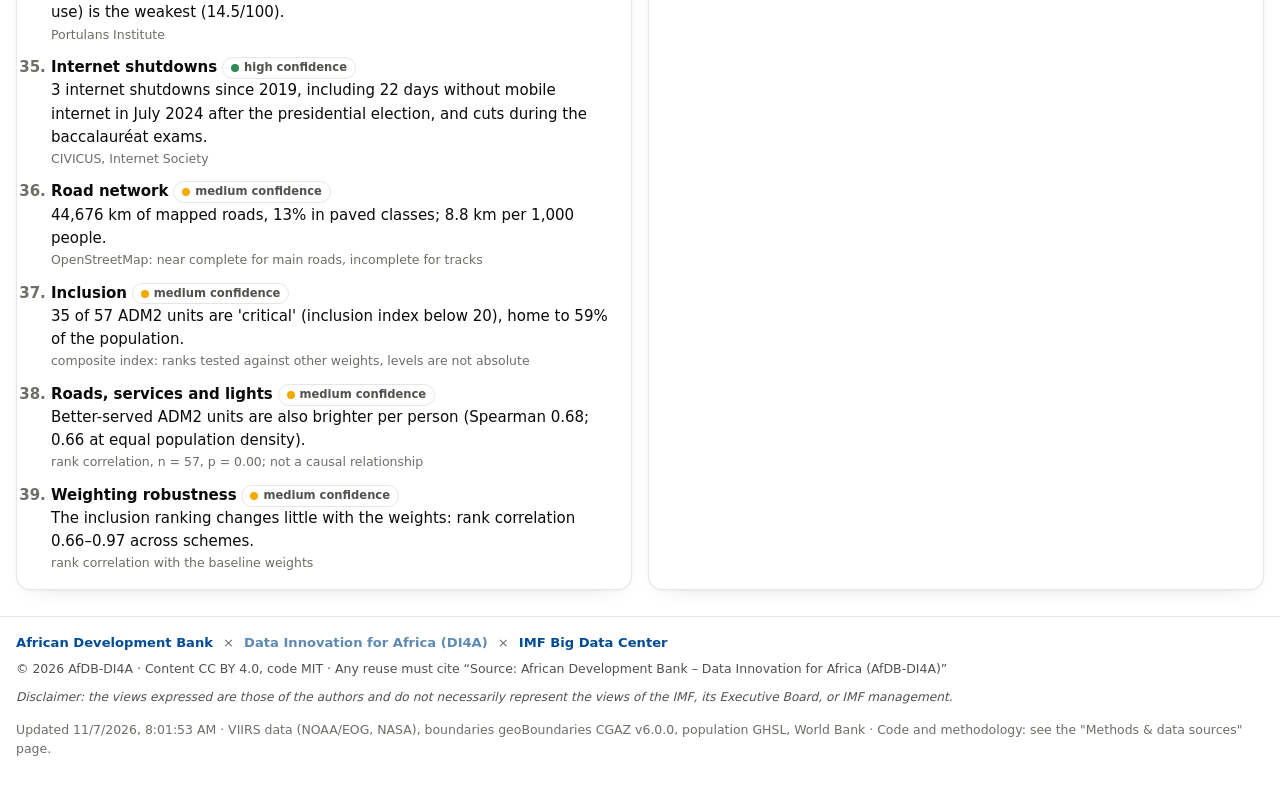
==== commit 9bc6cfcf: "Update NTL dashboard — MRT 2014–2025 — run 2026-11-07 08:13 UTC" ====
--- a/index.html
+++ b/index.html
@@ -7,8 +7,8 @@
 <title>Night-Time Lights and Economic Activity</title>
 <meta name="description" content="Dashboard: economic activity measured with night-time lights (VIIRS) at national and subnational levels.">
 <link rel="icon" href="data:image/svg+xml,%3Csvg xmlns='http://www.w3.org/2000/svg' viewBox='0 0 32 32'%3E%3Crect width='32' height='32' rx='7' fill='%23004C97'/%3E%3Ccircle cx='11' cy='13' r='3' fill='%23F5BD47'/%3E%3Ccircle cx='21' cy='19' r='2' fill='%23F5BD47'/%3E%3Ccircle cx='19' cy='9' r='1.4' fill='%23fde7a6'/%3E%3C/svg%3E">
-<link rel="stylesheet" href="assets/vendor/leaflet.css?v=20261106001150">
-<link rel="stylesheet" href="assets/style.css?v=20261106001150">
+<link rel="stylesheet" href="assets/vendor/leaflet.css?v=20261107080153">
+<link rel="stylesheet" href="assets/style.css?v=20261107080153">
 <script>
   // apply the stored theme before first paint (no flash)
   try { const t = localStorage.getItem("ntl-theme"); if (t === "light" || t === "dark") document.documentElement.dataset.theme = t; } catch (e) {}
@@ -44,7 +44,7 @@
   <a href="#overview" data-topic="home">Overview & map</a>
   <a href="#time" data-topic="lights">Lights & regions</a>
   <a href="#urban" data-topic="people">Population & society</a>
-  <a href="#grid" data-topic="energy">Electricity</a>
+  <a href="#grid" data-topic="energy">Electricity &amp; transport</a>
   <a href="#macro" data-topic="economy">Economy & sectors</a>
   <a href="#climate" data-topic="climate">Climate</a>
   <a href="#method" data-topic="about">Methods & data</a>
@@ -60,6 +60,7 @@
   <a href="#digital" data-page="digital" data-topic="people">Digital</a>
   <a href="#grid" data-page="grid" data-topic="energy">Electricity grid</a>
   <a href="#outages" data-page="outages" data-topic="energy">Power outages</a>
+  <a href="#transport" data-page="transport" data-topic="energy">Transport &amp; services</a>
   <a href="#macro" data-page="macro" data-topic="economy">Growth</a>
   <a href="#industry" data-page="industry" data-topic="economy">Industrial zones</a>
   <a href="#zones" data-page="zones" data-topic="economy">Activity by zone</a>
@@ -302,6 +303,7 @@
   <!-- ======================= ELECTRICITY GRID / OUTAGES (rendered by assets/elec.js) ======================= -->
   <section class="page" id="page-grid" hidden></section>
   <section class="page" id="page-outages" hidden></section>
+  <section class="page" id="page-transport" hidden></section>
 
   <section class="page prose" id="page-method" hidden>
     <article class="card"><div id="method"></div></article>
@@ -332,14 +334,15 @@
   <p id="foot"></p>
 </footer>
 
-<script src="assets/vendor/leaflet.js?v=20261106001150"></script>
+<script src="assets/vendor/leaflet.js?v=20261107080153"></script>
 <script>window.L || document.write('<link rel="stylesheet" href="https://unpkg.com/leaflet@1.9.4/dist/leaflet.css"><script src="https://unpkg.com/leaflet@1.9.4/dist/leaflet.js"><\/script>')</script>
-<script src="assets/vendor/plotly.min.js?v=20261106001150" charset="utf-8"></script>
+<script src="assets/vendor/plotly.min.js?v=20261107080153" charset="utf-8"></script>
 <script>window.Plotly || document.write('<script src="https://cdn.jsdelivr.net/npm/plotly.js-dist-min@2.35.2/plotly.min.js" charset="utf-8"><\/script>')</script>
-<script src="assets/app.js?v=20261106001150"></script>
-<script src="assets/elec.js?v=20261106001150"></script>
-<script src="assets/econ.js?v=20261106001150"></script>
-<script src="assets/lc.js?v=20261106001150"></script>
-<script src="assets/ud.js?v=20261106001150"></script>
+<script src="assets/app.js?v=20261107080153"></script>
+<script src="assets/elec.js?v=20261107080153"></script>
+<script src="assets/econ.js?v=20261107080153"></script>
+<script src="assets/lc.js?v=20261107080153"></script>
+<script src="assets/ud.js?v=20261107080153"></script>
+<script src="assets/tr.js?v=20261107080153"></script>
 </body>
 </html>
--- a/assets/style.css
+++ b/assets/style.css
@@ -410,3 +410,30 @@
 .tabs a { font-size: .9rem; }
 .panel-grid { display: grid; grid-template-columns: repeat(auto-fill, minmax(320px, 1fr)); gap: 12px; }
 .panel-grid .chart { height: 240px; }
+
+/* v7: transport & access to services page (tr.js) */
+.tr-views { display: flex; flex-wrap: wrap; gap: 10px 18px; margin: 14px 0 12px; }
+.tr-mapgrid { display: grid; grid-template-columns: minmax(0, 2.1fr) minmax(260px, 1fr); gap: 14px; align-items: start; }
+.tr-side { max-height: clamp(420px, calc(100vh - 300px), 680px); overflow-y: auto; }
+.tr-side h3 { margin: 0 0 4px; font-size: 1rem; }
+.tr-pois { display: flex; flex-wrap: wrap; align-items: center; gap: 6px 14px; margin: 0 0 10px; font-size: .86rem; color: var(--ink-2); }
+.tr-pois-l { font-weight: 700; color: var(--ink); margin-right: 2px; }
+.tr-chk { display: inline-flex; align-items: center; gap: 5px; cursor: pointer; white-space: nowrap; }
+.tr-chk input { accent-color: var(--accent, #004C97); margin: 0; }
+.tr-pois b.dot { display: inline-block; width: 10px; height: 10px; border-radius: 50%; border: 1.5px solid #fff; box-shadow: 0 0 0 1px var(--border); }
+.tr-n { color: var(--muted); font-variant-numeric: tabular-nums; font-size: .8rem; }
+.tr-legend { margin-top: 10px; }
+.tr-legend .classes { display: flex; flex-wrap: wrap; gap: 4px 14px; margin: 6px 0; font-size: .82rem; }
+.tr-legend .sw { display: inline-block; width: 14px; height: 14px; border-radius: 3px; vertical-align: -2px; margin-right: 5px; }
+.tr-legend .sw.na { background: #ccc; opacity: .5; }
+table.data tr.tr-base td { font-weight: 700; background: var(--surface-2); }
+table.data th.sortable:hover { color: var(--ink); }
+@media (max-width: 900px) { .tr-mapgrid { grid-template-columns: 1fr; } .tr-side { max-height: none; } }
+.tr-legend .ticks { display: flex; gap: 12px; color: var(--ink-2); font-size: .8rem; }
+#page-transport .seg { flex-wrap: wrap; max-width: 100%; }
+#page-transport .map-toolbar .ctl { flex-wrap: wrap; max-width: 100%; }
+#page-transport .map-toolbar select { max-width: min(420px, 100%); }
+#page-transport > * { min-width: 0; }
+#tr-map-view, #tr-corr-view { display: grid; gap: var(--gap, 16px); min-width: 0; }
+#tr-map-view[hidden], #tr-corr-view[hidden] { display: none; }
+#tr-map-view > *, #tr-corr-view > *, .tr-mapgrid > * { min-width: 0; }
